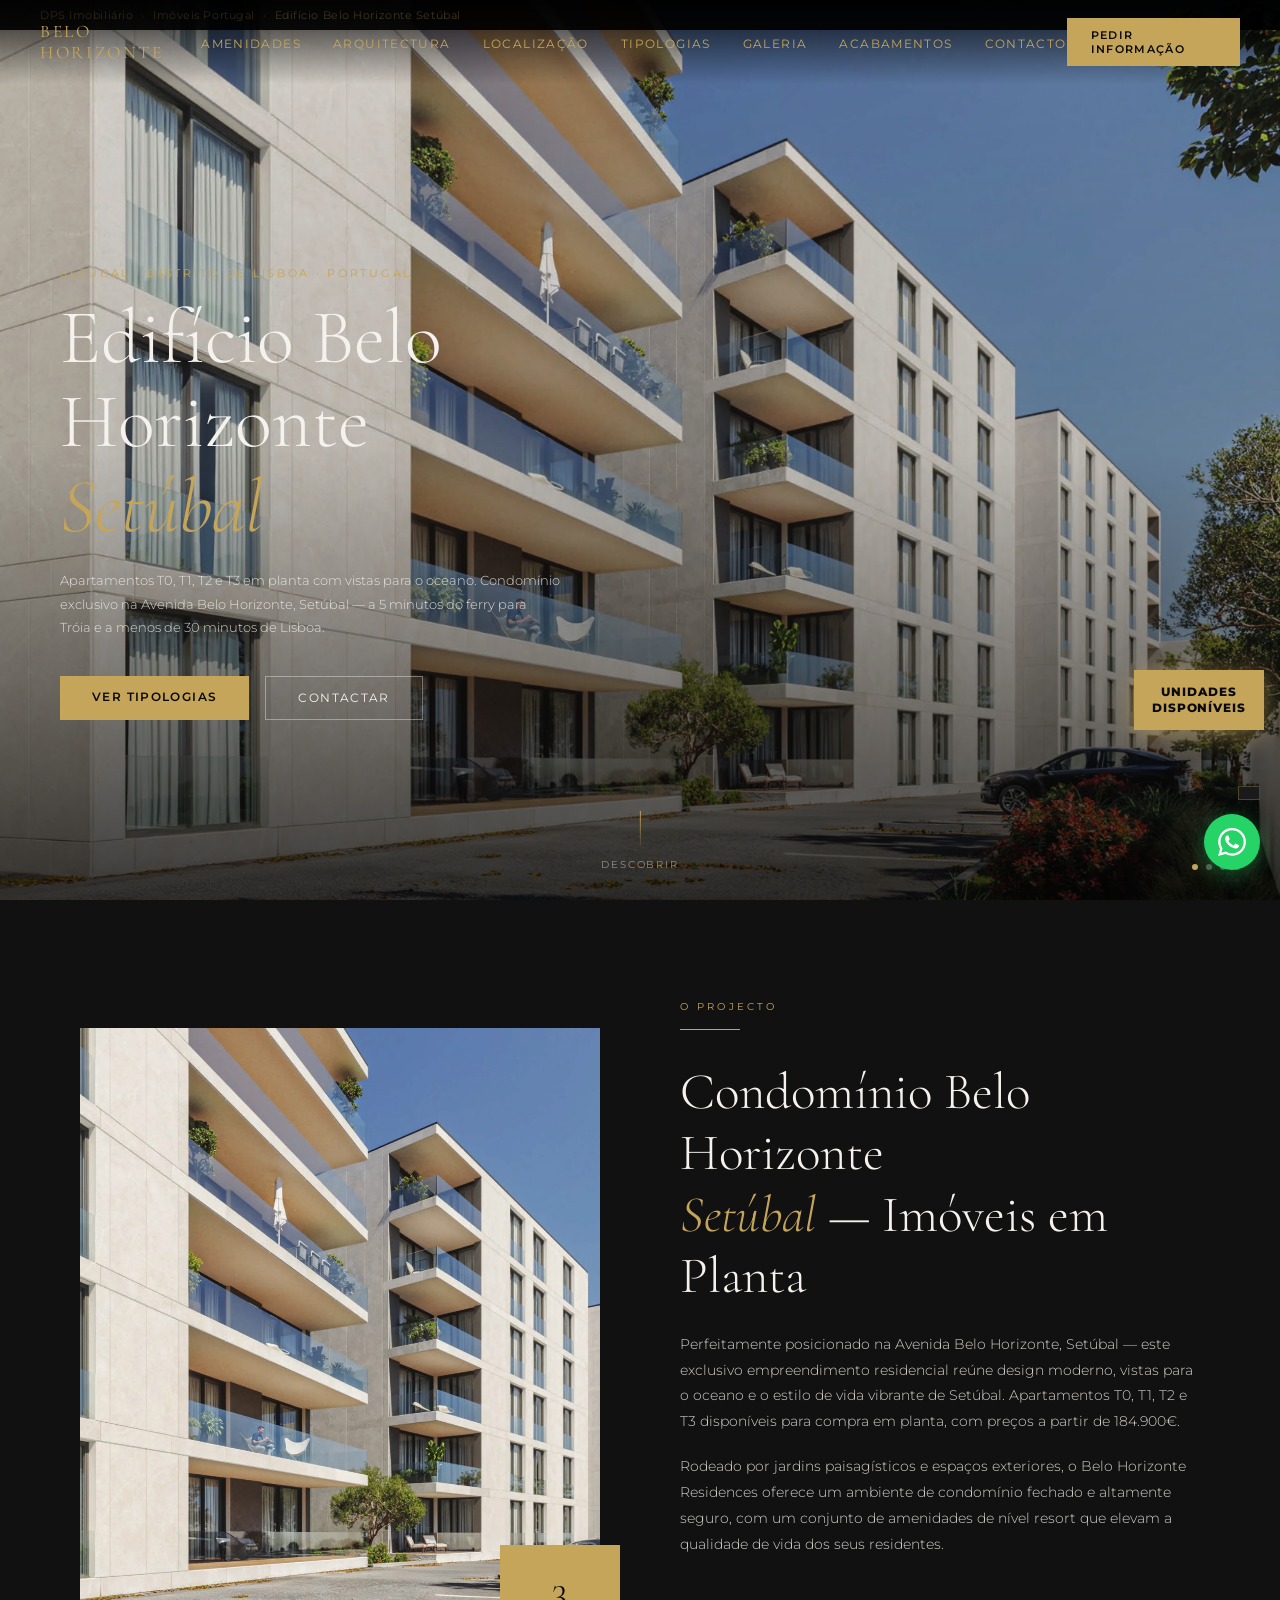
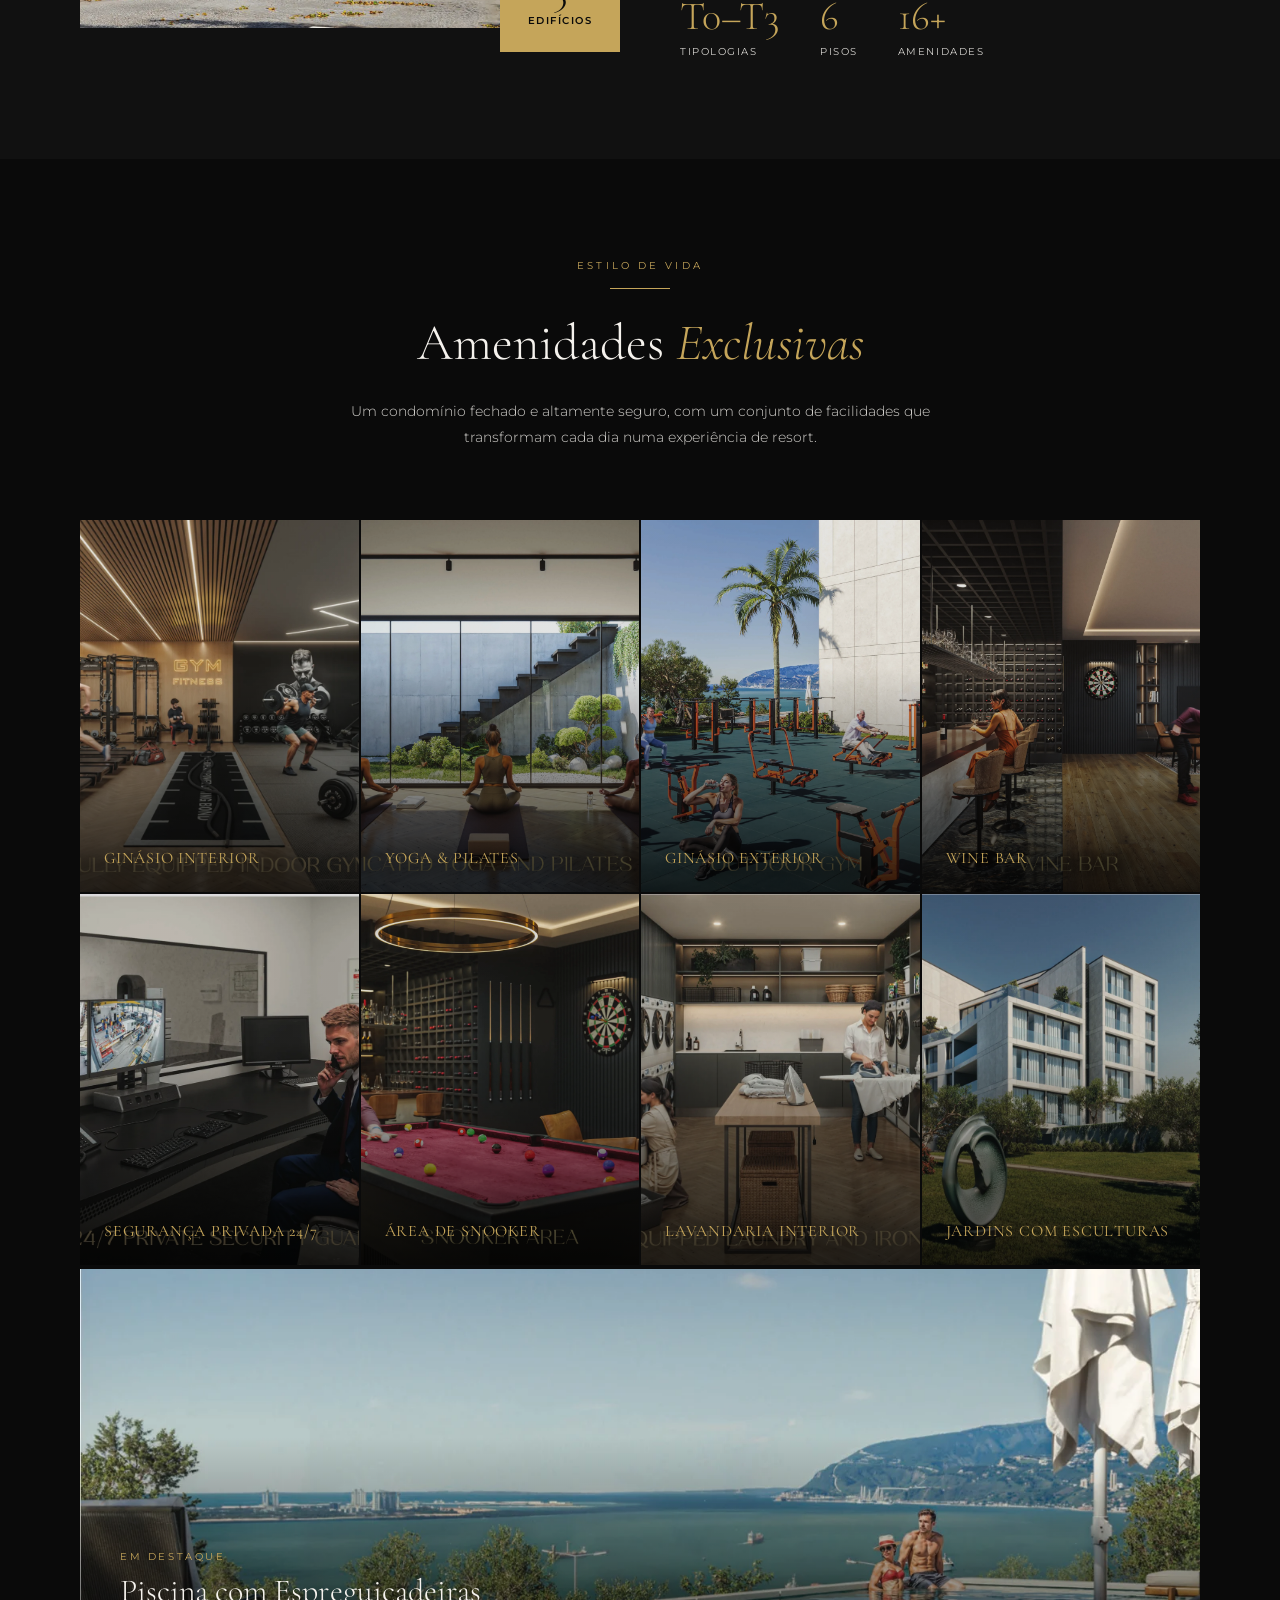
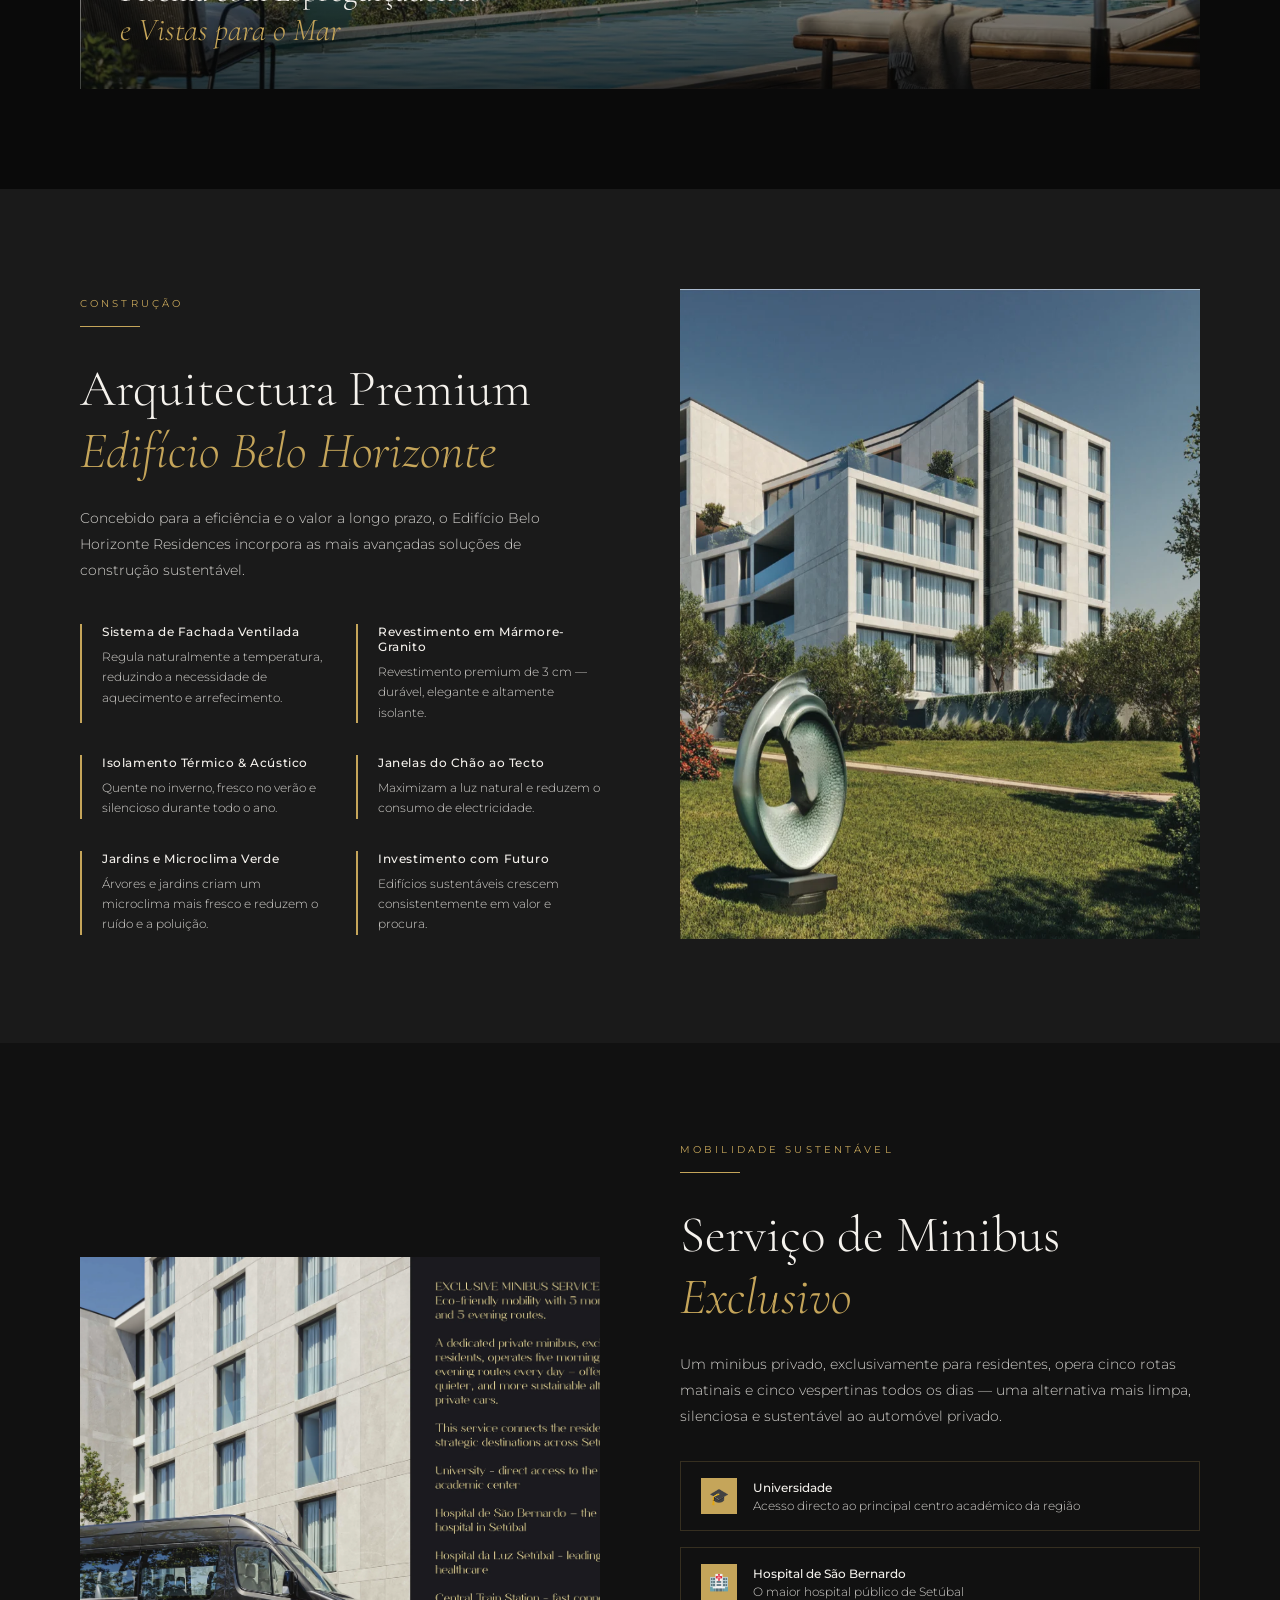
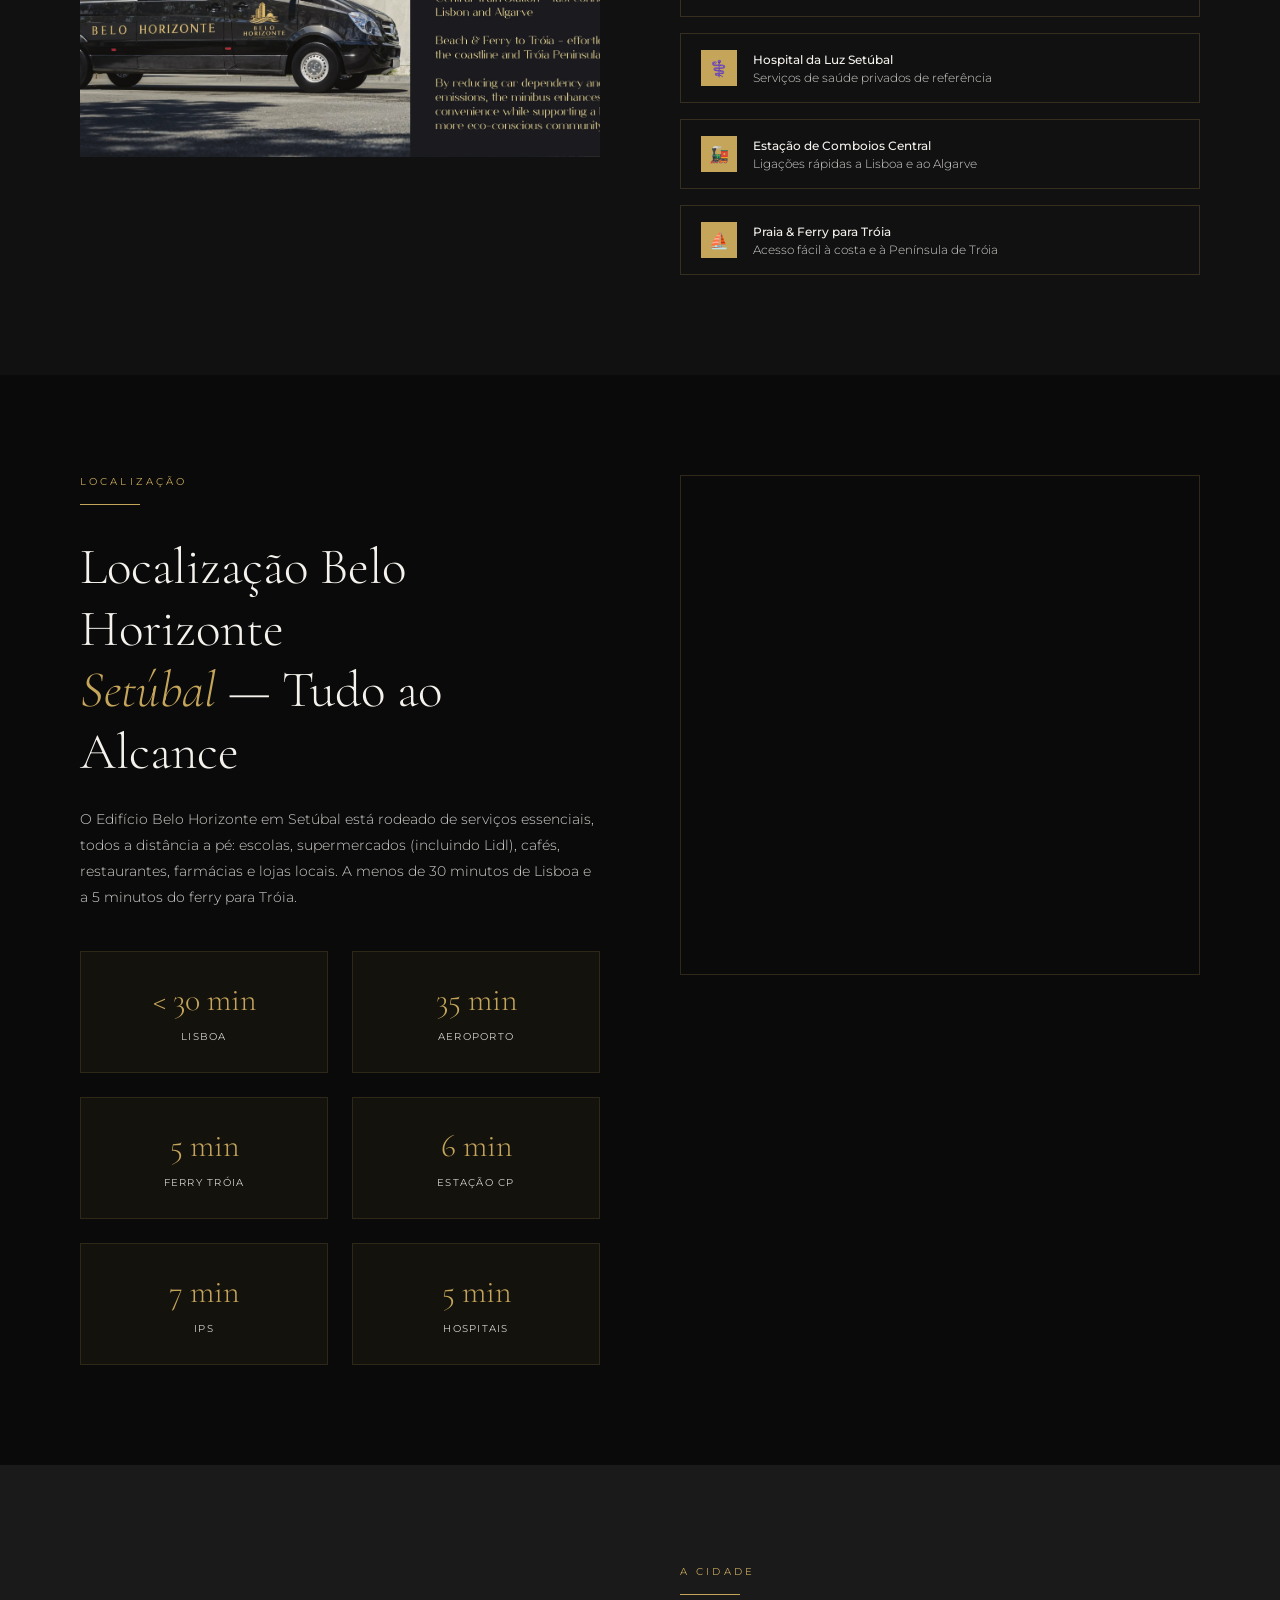
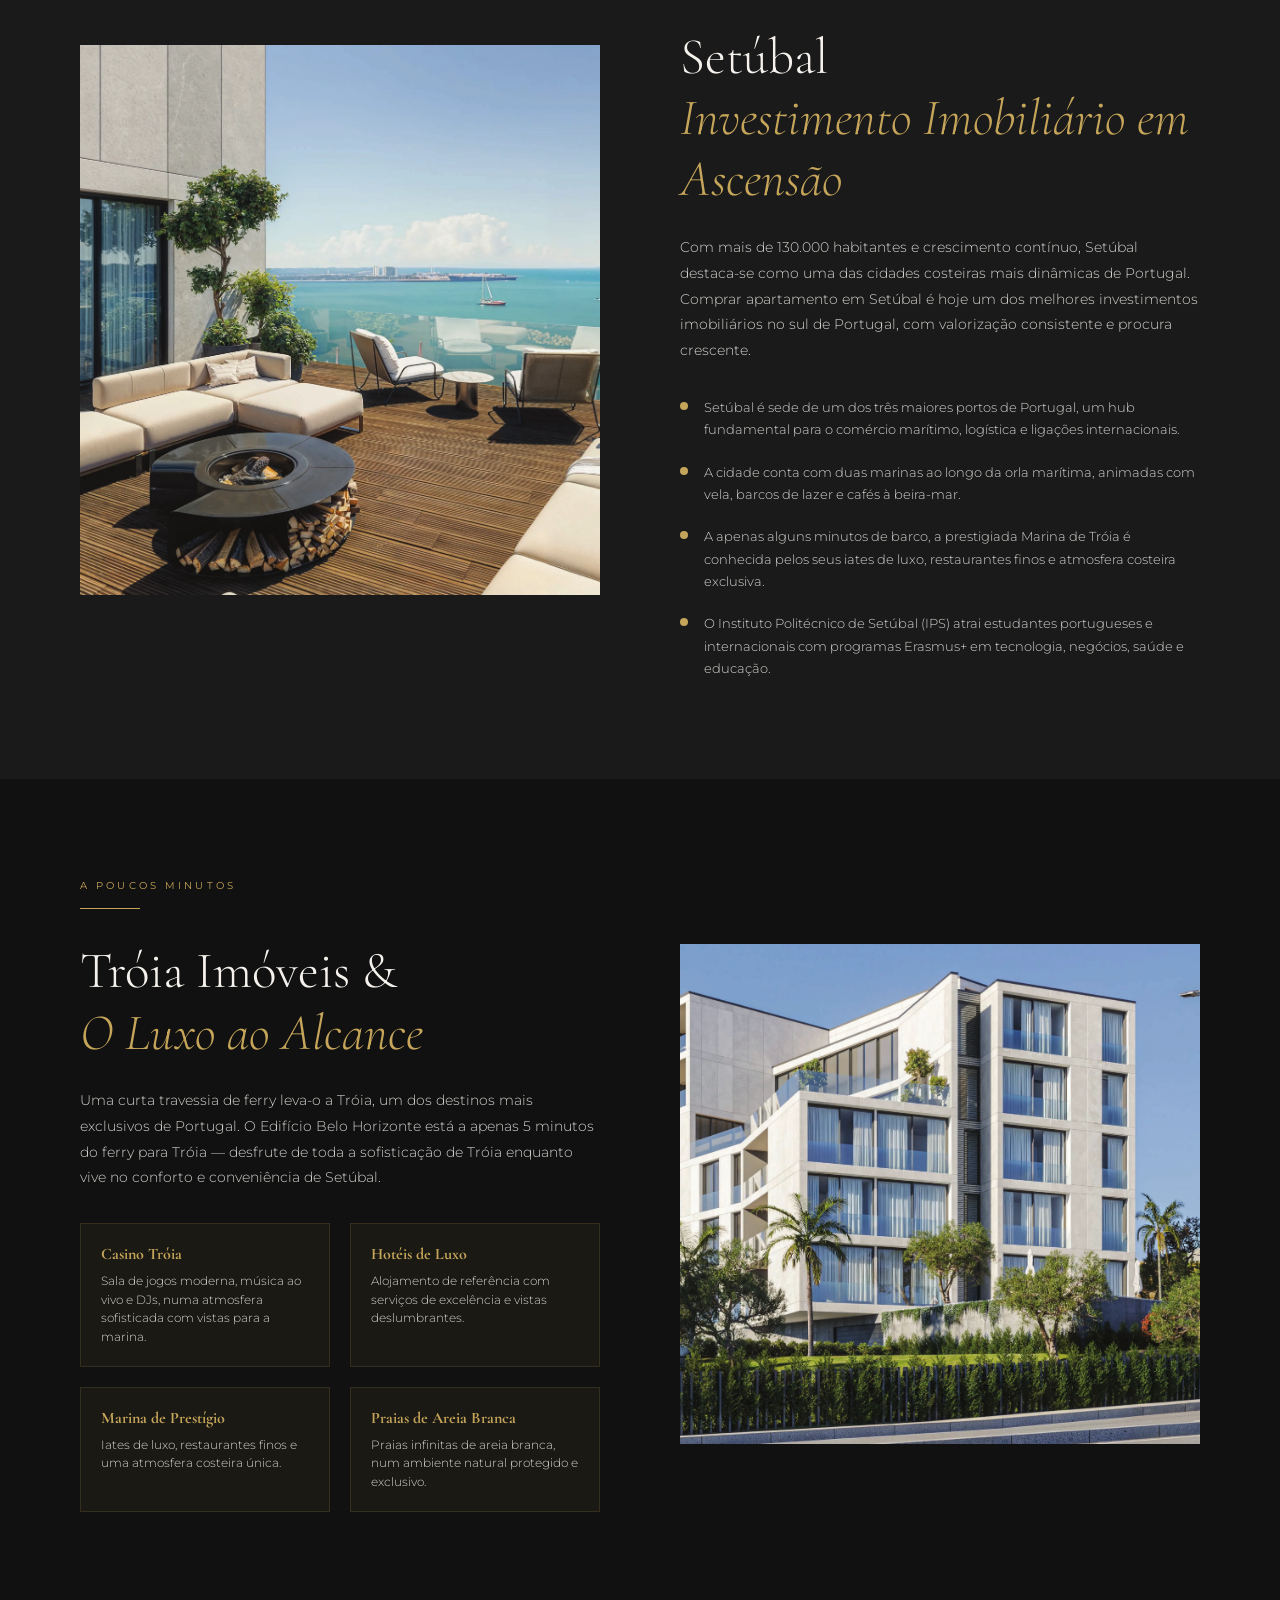
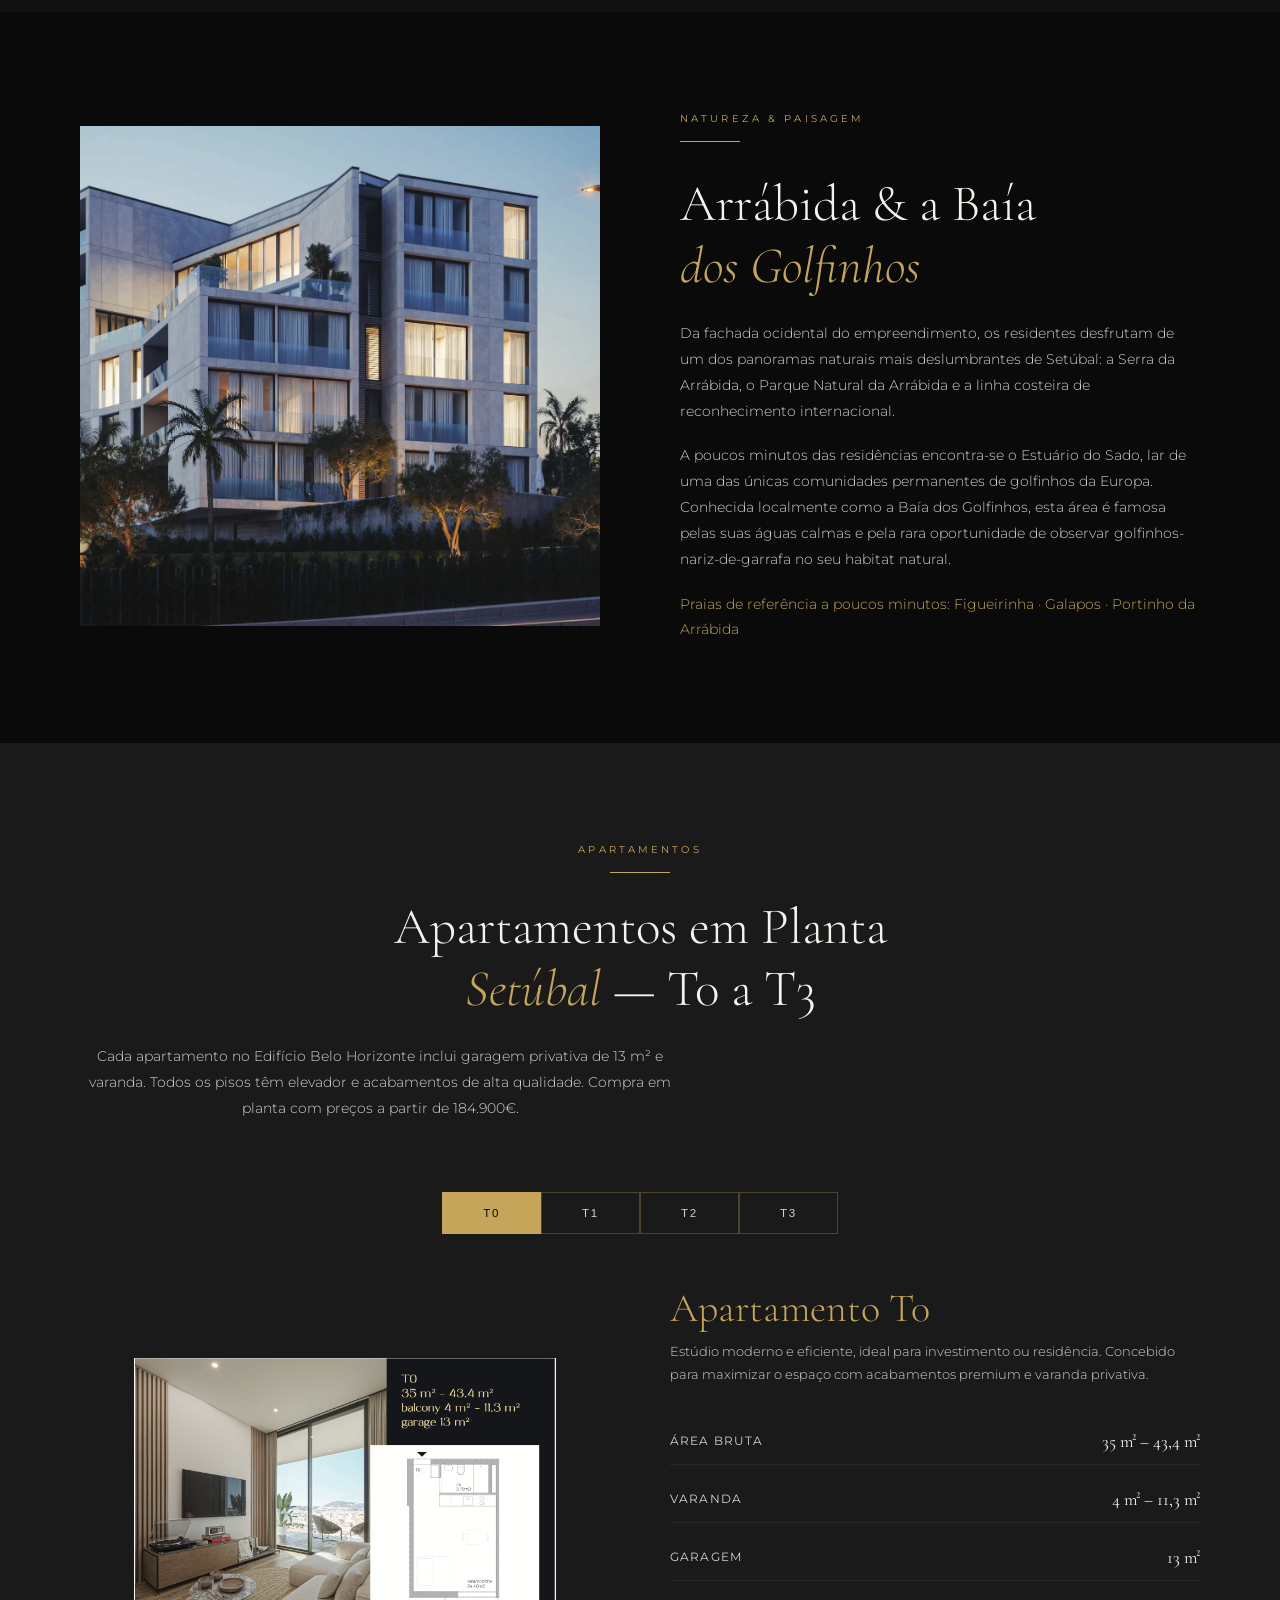
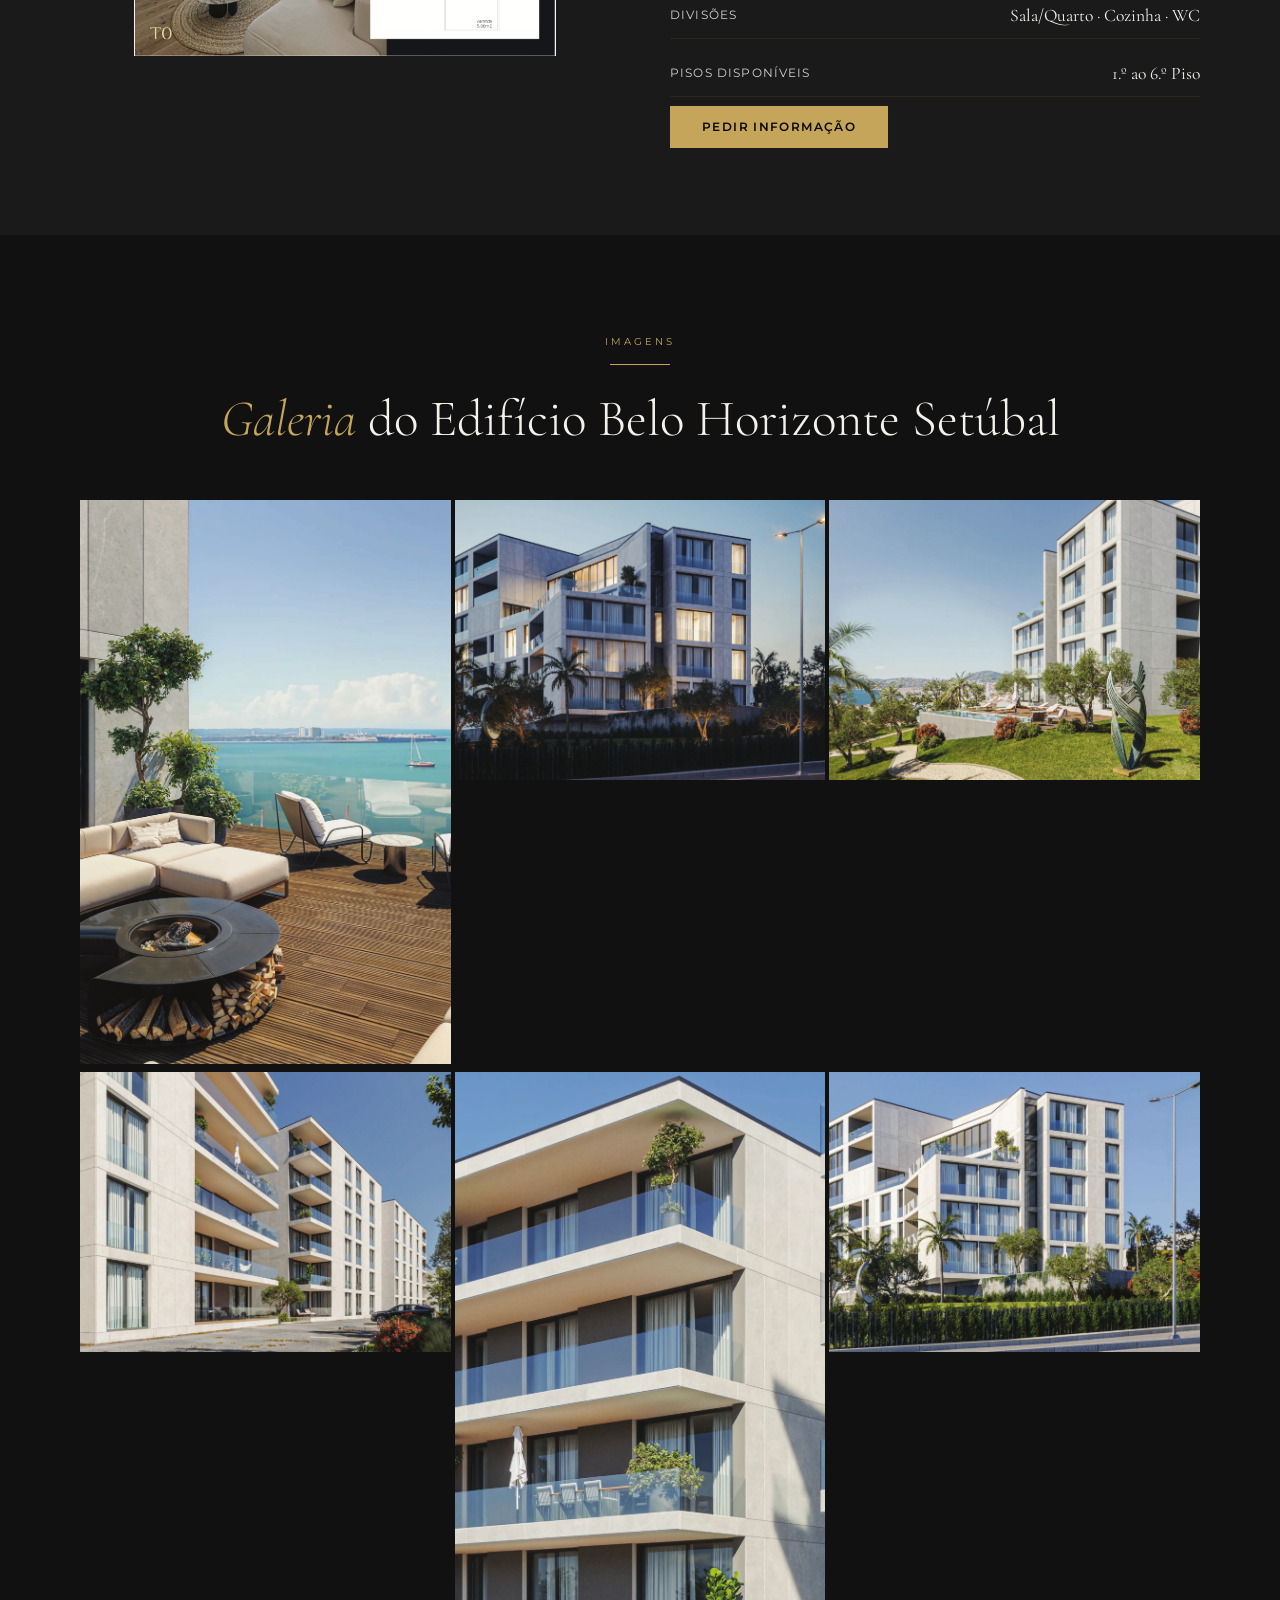
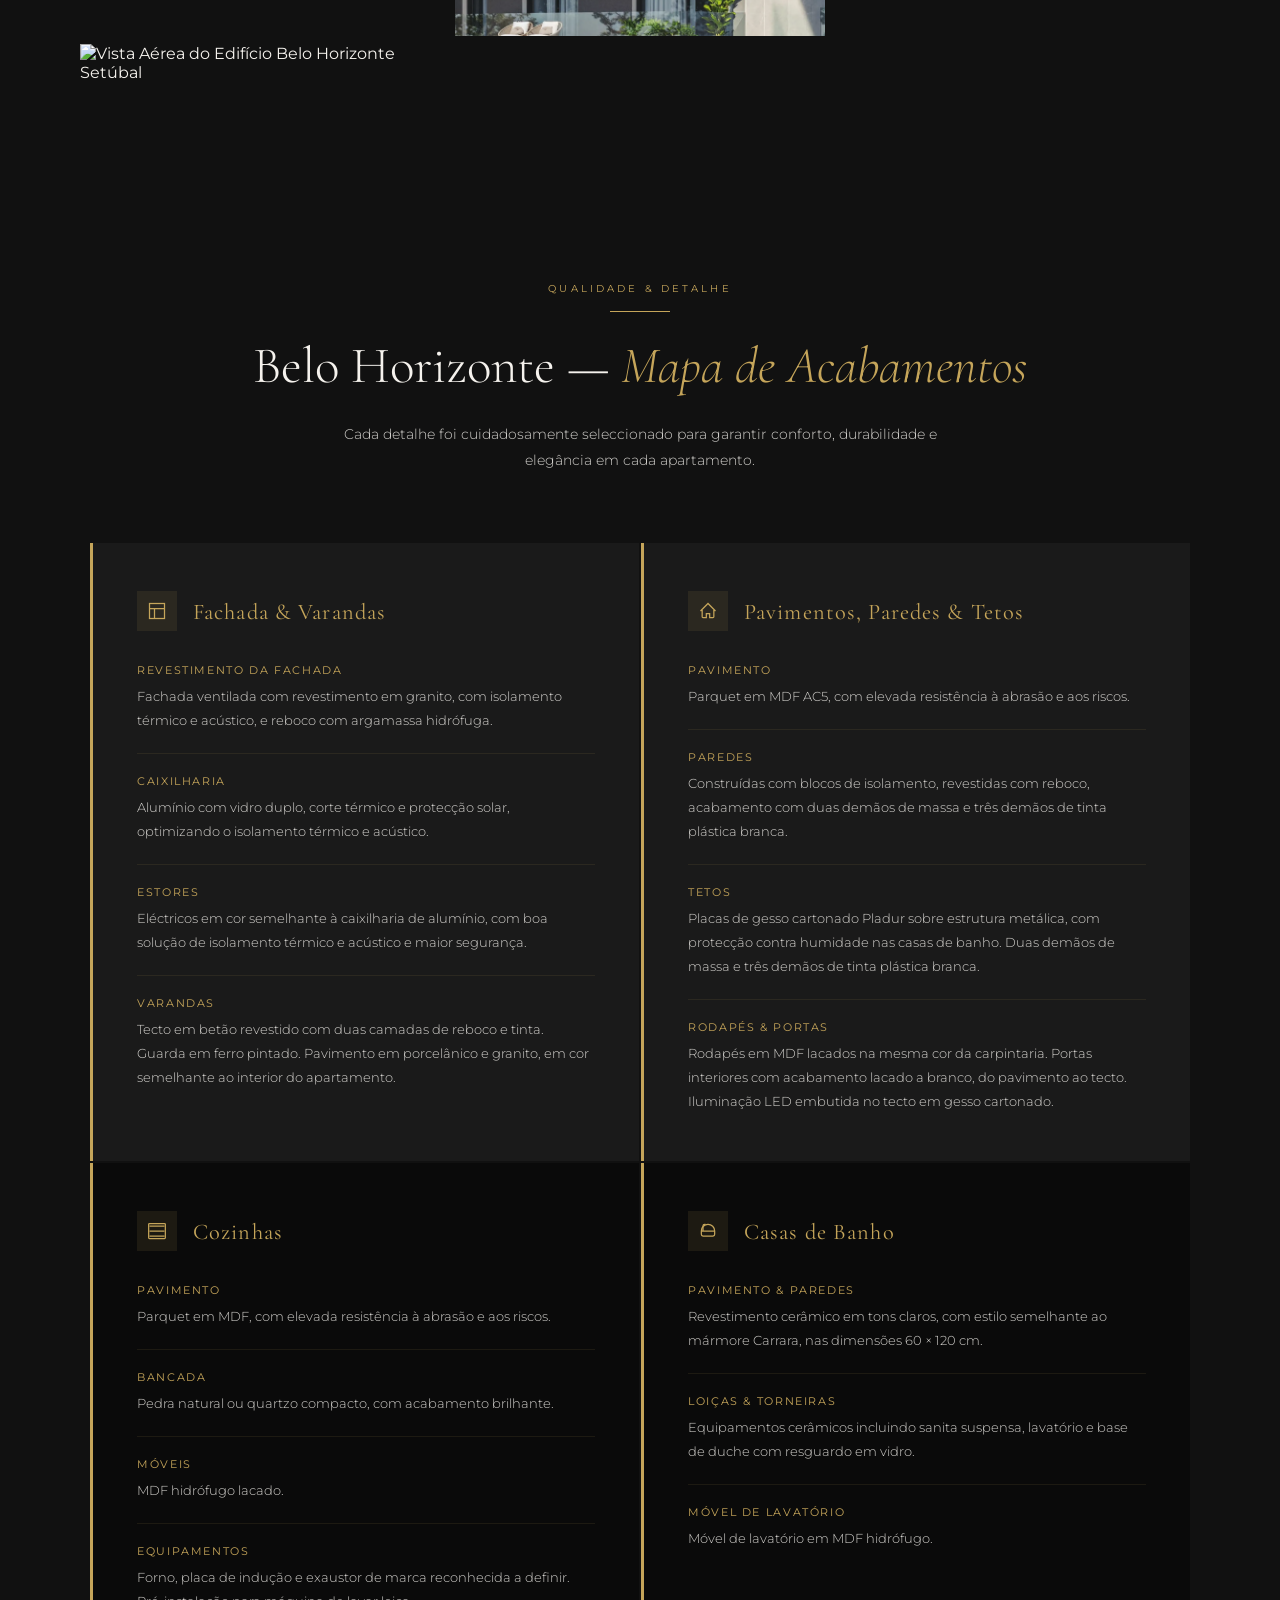
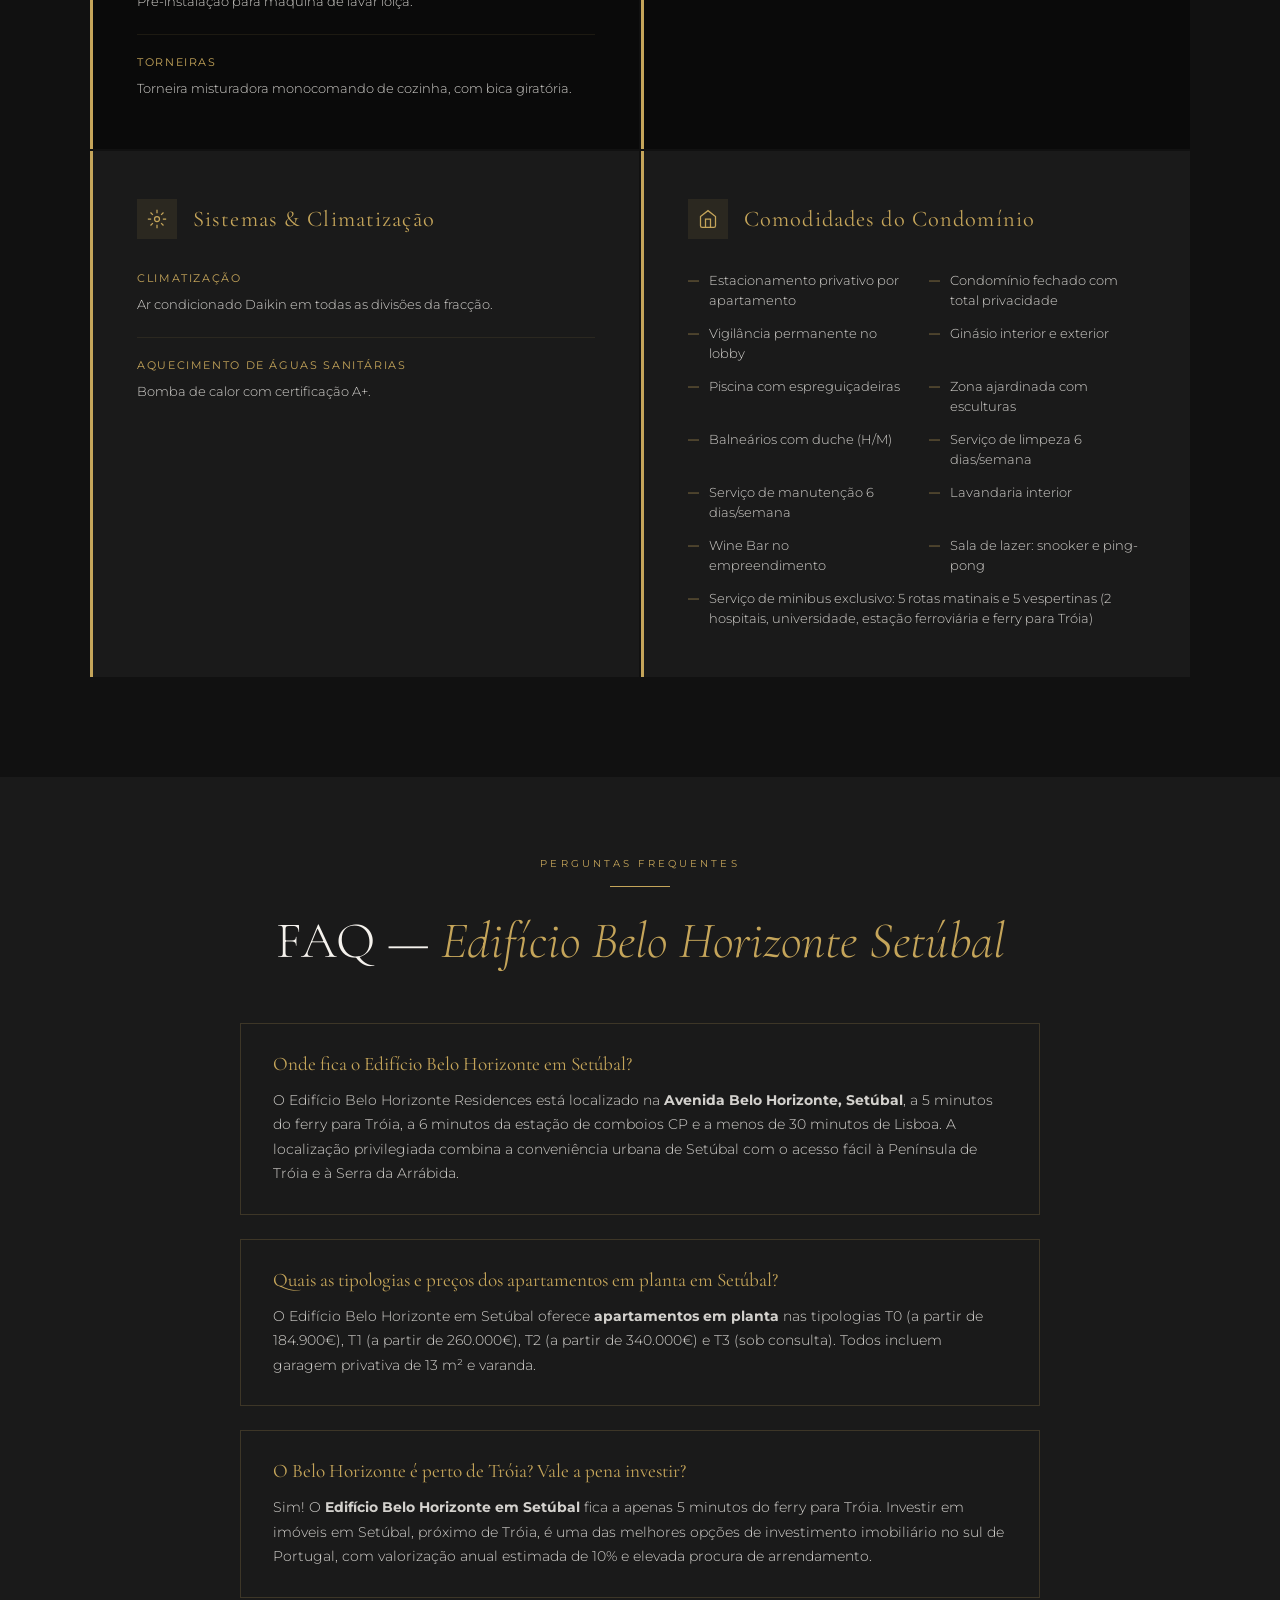
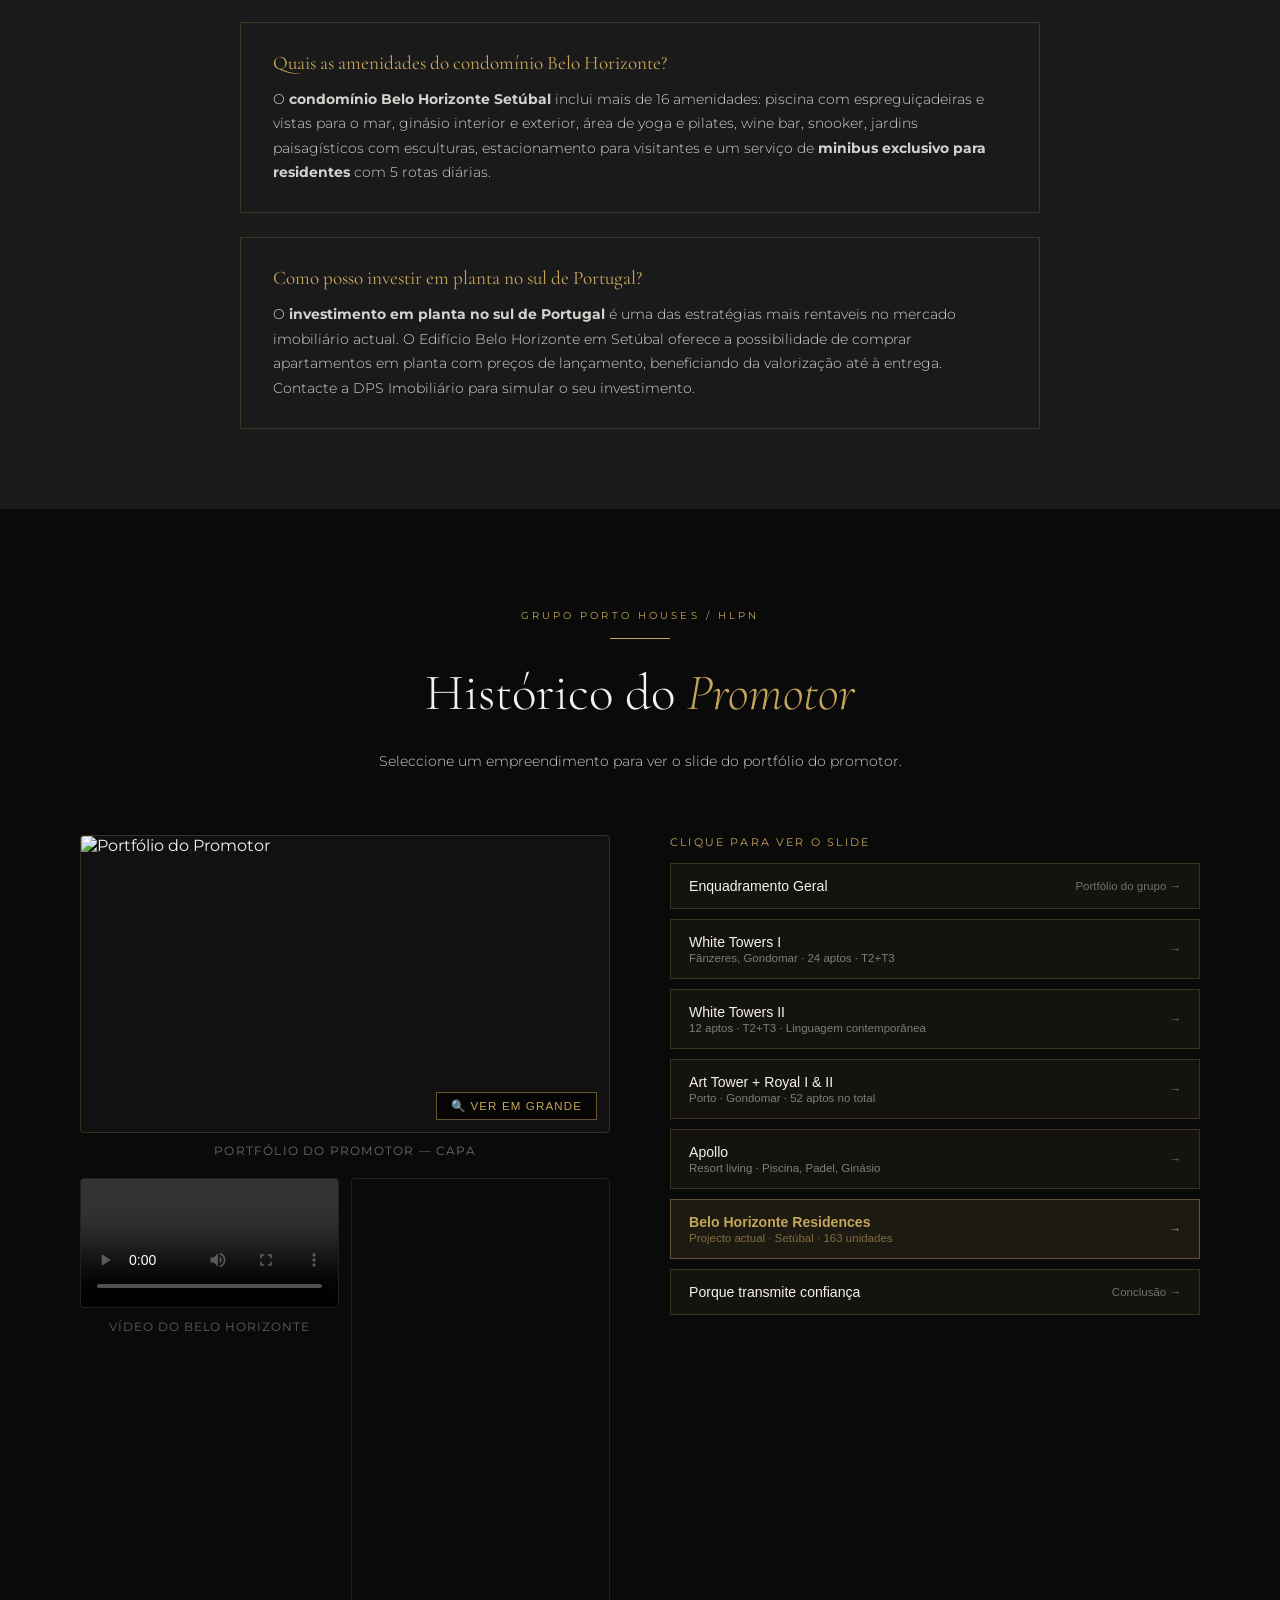
==== belohorizonte/index.html @ b67e913d "Remove sofia-widget.js - usar apenas widget nativo ElevenLabs" ====
<!DOCTYPE html>
<html lang="pt-PT">
<head>
  <meta charset="UTF-8">
  <meta name="viewport" content="width=device-width, initial-scale=1.0">

  <!-- ===== SEO PRIMÁRIO ===== -->
  <title>Edifício Belo Horizonte Setúbal | Apartamentos em Planta | Imóveis Setúbal</title>
  <meta name="description" content="Edifício Belo Horizonte em Setúbal — Apartamentos T0, T1, T2 e T3 em planta com vistas para o oceano. Condomínio exclusivo a 5 min do ferry Tróia. Investimento imobiliário em Setúbal, Portugal. Preços a partir de 184.900€.">
  <meta name="keywords" content="belo horizonte setúbal, edifício belo horizonte, apartamentos setúbal, imóveis setúbal, imóveis em planta setúbal, apartamentos em planta setúbal, tróia imóveis, investimento imobiliário setúbal, investimento em planta sul portugal, comprar apartamento setúbal, imobiliário setúbal, condomínio setúbal, apartamentos novos setúbal, setúbal imóveis, belo horizonte residences, DPS imobiliário, arrábida imóveis, apartamentos tróia, investimento portugal sul, imóveis distrito setúbal">
  <meta name="author" content="DPS Imobiliário">
  <meta name="robots" content="index, follow, max-snippet:-1, max-image-preview:large, max-video-preview:-1">
  <meta name="googlebot" content="index, follow">
  <meta name="geo.region" content="PT-15">
  <meta name="geo.placename" content="Setúbal, Portugal">
  <meta name="geo.position" content="38.521299;-8.873357">
  <meta name="ICBM" content="38.521299, -8.873357">
  <meta name="language" content="Portuguese">
  <meta name="revisit-after" content="7 days">
  <meta name="rating" content="general">

  <!-- ===== CANONICAL ===== -->
  <link rel="canonical" href="https://dpsimobiliario.pt/belohorizonte/">

  <!-- ===== OPEN GRAPH (Facebook / LinkedIn / WhatsApp) ===== -->
  <meta property="og:type" content="website">
  <meta property="og:site_name" content="DPS Imobiliário">
  <meta property="og:locale" content="pt_PT">
  <meta property="og:url" content="https://dpsimobiliario.pt/belohorizonte/">
  <meta property="og:title" content="Edifício Belo Horizonte Setúbal | Apartamentos em Planta | Imóveis Setúbal">
  <meta property="og:description" content="Apartamentos T0 a T3 em planta no Edifício Belo Horizonte, Setúbal. Condomínio exclusivo com piscina, ginásio e serviço de minibus. A 5 min do ferry Tróia. Preços a partir de 184.900€.">
  <meta property="og:image" content="https://dpsimobiliario.pt/belohorizonte/images/006.webp">
  <meta property="og:image:width" content="1200">
  <meta property="og:image:height" content="630">
  <meta property="og:image:alt" content="Edifício Belo Horizonte Residences - Setúbal, Portugal">

  <!-- ===== TWITTER CARD ===== -->
  <meta name="twitter:card" content="summary_large_image">
  <meta name="twitter:site" content="@dpsimobiliario">
  <meta name="twitter:title" content="Edifício Belo Horizonte Setúbal | Apartamentos em Planta">
  <meta name="twitter:description" content="Apartamentos T0 a T3 em planta no Edifício Belo Horizonte, Setúbal. Condomínio exclusivo a 5 min do ferry Tróia. Preços a partir de 184.900€.">
  <meta name="twitter:image" content="https://dpsimobiliario.pt/belohorizonte/images/006.webp">

  <!-- ===== JSON-LD SCHEMA MARKUP ===== -->
  <script type="application/ld+json">
  {
    "@context": "https://schema.org",
    "@type": "RealEstateAgent",
    "name": "DPS Imobiliário",
    "url": "https://dpsimobiliario.pt",
    "logo": "https://dpsimobiliario.pt/assets/logo-dps.png",
    "email": "geral@grupo-dps.com",
    "address": {
      "@type": "PostalAddress",
      "addressLocality": "Setúbal",
      "addressRegion": "Setúbal",
      "addressCountry": "PT"
    },
    "areaServed": ["Setúbal", "Tróia", "Arrábida", "Portugal"],
    "description": "DPS Imobiliário — Especialistas em imóveis em Setúbal, Tróia e sul de Portugal. Apartamentos em planta, investimento imobiliário e condomínios exclusivos."
  }
  </script>

  <script type="application/ld+json">
  {
    "@context": "https://schema.org",
    "@type": "Residence",
    "name": "Edifício Belo Horizonte Residences",
    "alternateName": ["Belo Horizonte Setúbal", "Belo Horizonte Residences", "Condomínio Belo Horizonte"],
    "description": "Edifício Belo Horizonte Residences em Setúbal — Condomínio privado com 3 edifícios, apartamentos T0, T1, T2 e T3 em planta, piscina, ginásio, serviço de minibus exclusivo e vistas para o oceano. A 5 minutos do ferry para Tróia e a menos de 30 minutos de Lisboa.",
    "url": "https://dpsimobiliario.pt/belohorizonte/",
    "image": [
      "https://dpsimobiliario.pt/belohorizonte/images/006.webp",
      "https://dpsimobiliario.pt/belohorizonte/images/004.webp",
      "https://dpsimobiliario.pt/belohorizonte/images/023.webp"
    ],
    "address": {
      "@type": "PostalAddress",
      "streetAddress": "Avenida Belo Horizonte",
      "addressLocality": "Setúbal",
      "addressRegion": "Setúbal",
      "postalCode": "2900",
      "addressCountry": "PT"
    },
    "geo": {
      "@type": "GeoCoordinates",
      "latitude": 38.521299,
      "longitude": -8.873357
    },
    "numberOfRooms": "T0, T1, T2, T3",
    "floorSize": {
      "@type": "QuantitativeValue",
      "minValue": 35,
      "maxValue": 115,
      "unitCode": "MTK"
    },
    "amenityFeature": [
      {"@type": "LocationFeatureSpecification", "name": "Piscina", "value": true},
      {"@type": "LocationFeatureSpecification", "name": "Ginásio Interior", "value": true},
      {"@type": "LocationFeatureSpecification", "name": "Ginásio Exterior", "value": true},
      {"@type": "LocationFeatureSpecification", "name": "Serviço de Minibus Exclusivo", "value": true},
      {"@type": "LocationFeatureSpecification", "name": "Estacionamento Privativo", "value": true},
      {"@type": "LocationFeatureSpecification", "name": "Jardins Paisagísticos", "value": true},
      {"@type": "LocationFeatureSpecification", "name": "Wine Bar", "value": true},
      {"@type": "LocationFeatureSpecification", "name": "Yoga e Pilates", "value": true},
      {"@type": "LocationFeatureSpecification", "name": "Condomínio Fechado", "value": true},
      {"@type": "LocationFeatureSpecification", "name": "Elevador", "value": true}
    ],
    "offers": {
      "@type": "AggregateOffer",
      "priceCurrency": "EUR",
      "lowPrice": 184900,
      "highPrice": 384900,
      "offerCount": 78,
      "availability": "https://schema.org/InStock"
    },
    "containedInPlace": {
      "@type": "City",
      "name": "Setúbal",
      "containedInPlace": {
        "@type": "Country",
        "name": "Portugal"
      }
    }
  }
  </script>

  <script type="application/ld+json">
  {
    "@context": "https://schema.org",
    "@type": "FAQPage",
    "mainEntity": [
      {
        "@type": "Question",
        "name": "Onde fica o Edifício Belo Horizonte em Setúbal?",
        "acceptedAnswer": {
          "@type": "Answer",
          "text": "O Edifício Belo Horizonte Residences está localizado na Avenida Belo Horizonte, em Setúbal, a 5 minutos do ferry para Tróia, a 6 minutos da estação de comboios e a menos de 30 minutos de Lisboa."
        }
      },
      {
        "@type": "Question",
        "name": "Quais as tipologias disponíveis no Belo Horizonte Setúbal?",
        "acceptedAnswer": {
          "@type": "Answer",
          "text": "O Edifício Belo Horizonte em Setúbal oferece apartamentos T0 (35–43 m²), T1 (52–59 m²), T2 (72–84 m²) e T3 (sob consulta), todos com garagem privativa de 13 m² e varanda."
        }
      },
      {
        "@type": "Question",
        "name": "Qual o preço dos apartamentos no Belo Horizonte Setúbal?",
        "acceptedAnswer": {
          "@type": "Answer",
          "text": "Os apartamentos do Edifício Belo Horizonte em Setúbal têm preços a partir de 184.900€ para T0 e até 384.900€ para T2 em pisos superiores. Todos os preços são para compra em planta."
        }
      },
      {
        "@type": "Question",
        "name": "O Belo Horizonte Setúbal é perto de Tróia?",
        "acceptedAnswer": {
          "@type": "Answer",
          "text": "Sim, o Edifício Belo Horizonte fica a apenas 5 minutos do ferry para Tróia. O condomínio inclui um serviço de minibus exclusivo para residentes com rota até ao ferry de Tróia e à praia."
        }
      },
      {
        "@type": "Question",
        "name": "Quais as amenidades do condomínio Belo Horizonte?",
        "acceptedAnswer": {
          "@type": "Answer",
          "text": "O condomínio Belo Horizonte em Setúbal inclui piscina com espreguiçadeiras, ginásio interior e exterior, área de yoga e pilates, wine bar, snooker, jardins com esculturas, estacionamento para visitantes e serviço de minibus exclusivo."
        }
      }
    ]
  }
  </script>

  <script type="application/ld+json">
  {
    "@context": "https://schema.org",
    "@type": "BreadcrumbList",
    "itemListElement": [
      {
        "@type": "ListItem",
        "position": 1,
        "name": "DPS Imobiliário",
        "item": "https://dpsimobiliario.pt"
      },
      {
        "@type": "ListItem",
        "position": 2,
        "name": "Imóveis em Portugal",
        "item": "https://dpsimobiliario.pt/imoveis"
      },
      {
        "@type": "ListItem",
        "position": 3,
        "name": "Edifício Belo Horizonte Setúbal",
        "item": "https://dpsimobiliario.pt/belohorizonte/"
      }
    ]
  }
  </script>

  <!-- ===== PRECONNECT & FONTS ===== -->
  <link rel="preconnect" href="https://fonts.googleapis.com">
  <link rel="preconnect" href="https://fonts.gstatic.com" crossorigin>
  <link href="https://fonts.googleapis.com/css2?family=Cormorant+Garamond:ital,wght@0,300;0,400;0,500;0,600;1,300;1,400&family=Montserrat:wght@300;400;500;600&display=swap" rel="stylesheet">
  <style>
    :root {
      --gold: #C5A55A;
      --gold-light: #d4b87a;
      --dark: #0a0a0a;
      --dark-2: #111111;
      --dark-3: #1a1a1a;
      --cream: #F5F2ED;
      --cream-2: #EDE8E0;
      --text-light: rgba(245,242,237,0.85);
    }
    *, *::before, *::after { box-sizing: border-box; margin: 0; padding: 0; }
    html { scroll-behavior: smooth; }
    body { font-family: 'Montserrat', sans-serif; background: var(--dark); color: var(--cream); overflow-x: hidden; }

    /* NAV */
    nav {
      position: fixed; top: 0; left: 0; right: 0; z-index: 1000;
      display: flex; align-items: center; justify-content: space-between;
      padding: 18px 40px;
      background: linear-gradient(to bottom, rgba(0,0,0,0.85), transparent);
      transition: background 0.4s;
    }
    nav.scrolled { background: rgba(10,10,10,0.97); box-shadow: 0 2px 20px rgba(0,0,0,0.5); }
    .nav-logo { display: flex; align-items: center; gap: 12px; text-decoration: none; }
    .nav-logo img { height: 44px; }
    .nav-logo span { font-family: 'Cormorant Garamond', serif; font-size: 1.1rem; color: var(--gold); letter-spacing: 0.15em; text-transform: uppercase; }
    .nav-links { display: flex; gap: 32px; list-style: none; }
    .nav-links a { color: var(--gold); text-decoration: none; font-size: 0.72rem; letter-spacing: 0.12em; text-transform: uppercase; font-weight: 400; transition: color 0.3s; }
    .nav-links a:hover { color: var(--gold); }
    .nav-cta { background: var(--gold); color: var(--dark); padding: 10px 24px; font-size: 0.7rem; letter-spacing: 0.12em; text-transform: uppercase; font-weight: 600; text-decoration: none; transition: background 0.3s; }
    .nav-cta:hover { background: var(--gold-light); }
    .nav-hamburger { display: none; flex-direction: column; gap: 5px; cursor: pointer; }
    .nav-hamburger span { width: 24px; height: 1.5px; background: var(--cream); transition: 0.3s; }

    /* HERO */
    .hero {
      position: relative; height: 100vh; min-height: 600px;
      display: flex; align-items: flex-end; justify-content: flex-start;
      overflow: hidden;
    }
    .hero-slider { position: absolute; inset: 0; }
    .hero-slide {
      position: absolute; inset: 0;
      background-size: cover; background-position: center;
      opacity: 0; transition: opacity 1.5s ease;
    }
    .hero-slide.active { opacity: 1; }
    .hero-slide::after {
      content: ''; position: absolute; inset: 0;
      background: linear-gradient(to top, rgba(0,0,0,0.75) 0%, rgba(0,0,0,0.2) 50%, rgba(0,0,0,0.1) 100%);
    }
    .hero-content {
      position: relative; z-index: 2; padding: 0 60px 80px;
      max-width: 700px;
    }
    .hero-tag { font-size: 0.68rem; letter-spacing: 0.25em; text-transform: uppercase; color: var(--gold); margin-bottom: 16px; }
    .hero-title { font-family: 'Cormorant Garamond', serif; font-size: clamp(2.8rem, 6vw, 5rem); font-weight: 300; line-height: 1.1; color: var(--cream); margin-bottom: 20px; }
    .hero-title em { font-style: italic; color: var(--gold); }
    .hero-subtitle { font-size: 0.82rem; font-weight: 300; line-height: 1.8; color: var(--text-light); max-width: 500px; margin-bottom: 36px; }
    .hero-btns { display: flex; gap: 16px; flex-wrap: wrap; }
    .btn-primary { background: var(--gold); color: var(--dark); padding: 14px 32px; font-size: 0.72rem; letter-spacing: 0.12em; text-transform: uppercase; font-weight: 600; text-decoration: none; transition: background 0.3s; }
    .btn-primary:hover { background: var(--gold-light); }
    .btn-outline { border: 1px solid rgba(245,242,237,0.4); color: var(--cream); padding: 14px 32px; font-size: 0.72rem; letter-spacing: 0.12em; text-transform: uppercase; font-weight: 400; text-decoration: none; transition: all 0.3s; }
    .btn-outline:hover { border-color: var(--gold); color: var(--gold); }
    .hero-indicators { position: absolute; bottom: 30px; right: 40px; z-index: 2; display: flex; gap: 8px; }
    .hero-dot { width: 6px; height: 6px; border-radius: 50%; background: rgba(245,242,237,0.3); cursor: pointer; transition: background 0.3s; }
    .hero-dot.active { background: var(--gold); }
    .hero-scroll { position: absolute; bottom: 30px; left: 50%; transform: translateX(-50%); z-index: 2; display: flex; flex-direction: column; align-items: center; gap: 8px; color: rgba(245,242,237,0.5); font-size: 0.6rem; letter-spacing: 0.2em; text-transform: uppercase; }
    .hero-scroll-line { width: 1px; height: 40px; background: linear-gradient(to bottom, var(--gold), transparent); animation: scrollLine 2s infinite; }
    @keyframes scrollLine { 0% { opacity: 0; transform: scaleY(0); transform-origin: top; } 50% { opacity: 1; transform: scaleY(1); } 100% { opacity: 0; transform: scaleY(1); transform-origin: bottom; } }

    /* SECTIONS */
    section { padding: 100px 0; }
    .container { max-width: 1200px; margin: 0 auto; padding: 0 40px; }
    .section-label { font-size: 0.65rem; letter-spacing: 0.3em; text-transform: uppercase; color: var(--gold); margin-bottom: 16px; }
    .section-title { font-family: 'Cormorant Garamond', serif; font-size: clamp(2rem, 4vw, 3.2rem); font-weight: 300; line-height: 1.2; color: var(--cream); margin-bottom: 24px; }
    .section-title em { font-style: italic; color: var(--gold); }
    .section-text { font-size: 0.85rem; font-weight: 300; line-height: 1.9; color: var(--text-light); max-width: 600px; }
    .gold-line { width: 60px; height: 1px; background: var(--gold); margin-bottom: 32px; }

    /* INTRO */
    .intro { background: var(--dark-2); }
    .intro-grid { display: grid; grid-template-columns: 1fr 1fr; gap: 80px; align-items: center; }
    .intro-image { position: relative; }
    .intro-image img { width: 100%; height: 600px; object-fit: cover; }
    .intro-image-badge {
      position: absolute; bottom: -20px; right: -20px;
      background: var(--gold); color: var(--dark);
      padding: 24px 28px; text-align: center;
    }
    .intro-image-badge .num { font-family: 'Cormorant Garamond', serif; font-size: 2.5rem; font-weight: 300; display: block; line-height: 1; }
    .intro-image-badge .label { font-size: 0.6rem; letter-spacing: 0.15em; text-transform: uppercase; font-weight: 600; }

    /* AMENIDADES */
    .amenidades { background: var(--dark); }
    .amenidades-header { text-align: center; margin-bottom: 70px; }
    .amenidades-header .section-text { margin: 0 auto; }
    .amenidades-grid { display: grid; grid-template-columns: repeat(4, 1fr); gap: 2px; }
    .amenidade-card {
      position: relative; overflow: hidden; aspect-ratio: 3/4;
      cursor: pointer;
    }
    .amenidade-card img { width: 100%; height: 100%; object-fit: cover; transition: transform 0.6s ease; }
    .amenidade-card:hover img { transform: scale(1.05); }
    .amenidade-card-overlay {
      position: absolute; inset: 0;
      background: linear-gradient(to top, rgba(0,0,0,0.8) 0%, rgba(0,0,0,0.1) 60%);
      display: flex; align-items: flex-end; padding: 24px;
    }
    .amenidade-card-label { font-family: 'Cormorant Garamond', serif; font-size: 1rem; font-weight: 400; color: var(--gold); letter-spacing: 0.05em; text-transform: uppercase; }

    /* ARQUITECTURA */
    .arquitectura { background: var(--dark-3); }
    .arq-grid { display: grid; grid-template-columns: 1fr 1fr; gap: 80px; align-items: center; }
    .arq-features { display: grid; grid-template-columns: 1fr 1fr; gap: 32px; margin-top: 40px; }
    .arq-feature { border-left: 2px solid var(--gold); padding-left: 20px; }
    .arq-feature h4 { font-size: 0.78rem; font-weight: 500; color: var(--cream); margin-bottom: 8px; letter-spacing: 0.05em; }
    .arq-feature p { font-size: 0.75rem; font-weight: 300; color: var(--text-light); line-height: 1.7; }
    .arq-image img { width: 100%; height: 650px; object-fit: cover; }

    /* MINIBUS */
    .minibus { background: var(--dark-2); }
    .minibus-grid { display: grid; grid-template-columns: 1fr 1fr; gap: 80px; align-items: center; }
    .minibus-image img { width: 100%; height: 500px; object-fit: cover; }
    .minibus-routes { margin-top: 32px; display: flex; flex-direction: column; gap: 16px; }
    .minibus-route { display: flex; align-items: center; gap: 16px; padding: 16px 20px; border: 1px solid rgba(197,165,90,0.2); }
    .minibus-route-icon { width: 36px; height: 36px; background: var(--gold); display: flex; align-items: center; justify-content: center; flex-shrink: 0; font-size: 1rem; }
    .minibus-route-text h4 { font-size: 0.78rem; font-weight: 500; color: var(--cream); margin-bottom: 4px; }
    .minibus-route-text p { font-size: 0.72rem; font-weight: 300; color: var(--text-light); }

    /* LOCALIZAÇÃO */
    .localizacao { background: var(--dark); }
    .loc-grid { display: grid; grid-template-columns: 1fr 1fr; gap: 80px; align-items: start; }
    .loc-stats { display: grid; grid-template-columns: 1fr 1fr; gap: 24px; margin-top: 40px; }
    .loc-stat { text-align: center; padding: 28px 20px; background: rgba(197,165,90,0.05); border: 1px solid rgba(197,165,90,0.15); }
    .loc-stat .value { font-family: 'Cormorant Garamond', serif; font-size: 2rem; font-weight: 300; color: var(--gold); display: block; margin-bottom: 6px; }
    .loc-stat .label { font-size: 0.65rem; letter-spacing: 0.12em; text-transform: uppercase; color: var(--text-light); }
    .loc-image img { width: 100%; height: 500px; object-fit: cover; }
    .loc-map { width: 100%; height: 500px; border: 1px solid rgba(197,165,90,0.2); overflow: hidden; }
    .loc-map iframe { width: 100%; height: 100%; border: 0; filter: grayscale(30%) contrast(1.1); }

    /* SETUBAL */
    .setubal { background: var(--dark-3); }
    .setubal-grid { display: grid; grid-template-columns: 1fr 1fr; gap: 80px; align-items: center; }
    .setubal-image img { width: 100%; height: 550px; object-fit: cover; }
    .setubal-highlights { display: flex; flex-direction: column; gap: 20px; margin-top: 32px; }
    .setubal-highlight { display: flex; gap: 16px; align-items: flex-start; }
    .setubal-highlight-dot { width: 8px; height: 8px; background: var(--gold); border-radius: 50%; margin-top: 6px; flex-shrink: 0; }
    .setubal-highlight p { font-size: 0.82rem; font-weight: 300; line-height: 1.7; color: var(--text-light); }

    /* TROIA */
    .troia { background: var(--dark-2); }
    .troia-grid { display: grid; grid-template-columns: 1fr 1fr; gap: 80px; align-items: center; }
    .troia-image img { width: 100%; height: 500px; object-fit: cover; }
    .troia-items { display: grid; grid-template-columns: 1fr 1fr; gap: 20px; margin-top: 32px; }
    .troia-item { padding: 20px; background: rgba(197,165,90,0.05); border: 1px solid rgba(197,165,90,0.15); }
    .troia-item h4 { font-family: 'Cormorant Garamond', serif; font-size: 1rem; color: var(--gold); margin-bottom: 8px; }
    .troia-item p { font-size: 0.72rem; font-weight: 300; color: var(--text-light); line-height: 1.6; }

    /* NATUREZA */
    .natureza { background: var(--dark); }
    .natureza-grid { display: grid; grid-template-columns: 1fr 1fr; gap: 80px; align-items: center; }
    .natureza-image img { width: 100%; height: 500px; object-fit: cover; }

    /* TIPOLOGIAS */
    .tipologias { background: var(--dark-3); }
    .tipologias-header { text-align: center; margin-bottom: 70px; }
    .tipologias-tabs { display: flex; justify-content: center; gap: 0; margin-bottom: 50px; }
    .tipo-tab { padding: 14px 40px; font-size: 0.72rem; letter-spacing: 0.15em; text-transform: uppercase; font-weight: 500; cursor: pointer; border: 1px solid rgba(197,165,90,0.3); color: var(--text-light); background: transparent; transition: all 0.3s; }
    .tipo-tab.active, .tipo-tab:hover { background: var(--gold); color: var(--dark); border-color: var(--gold); }
    .tipo-content { display: none; }
    .tipo-content.active { display: grid; grid-template-columns: 1fr 1fr; gap: 60px; align-items: center; }
    .tipo-images { display: grid; grid-template-columns: 1fr 1fr; gap: 4px; }
    .tipo-images img { width: 100%; aspect-ratio: 4/3; object-fit: cover; }
    .tipo-images img:first-child { grid-column: 1 / -1; aspect-ratio: 16/9; }
    .tipo-images-single { display: block; }
    .tipo-images-single img { width: 100%; height: auto; aspect-ratio: auto; object-fit: contain; border-radius: 2px; }
    .tipo-info h3 { font-family: 'Cormorant Garamond', serif; font-size: 2.5rem; font-weight: 300; color: var(--gold); margin-bottom: 8px; }
    .tipo-info .tipo-desc { font-size: 0.82rem; font-weight: 300; line-height: 1.8; color: var(--text-light); margin-bottom: 32px; }
    .tipo-specs { display: flex; flex-direction: column; gap: 12px; }
    .tipo-spec { display: flex; justify-content: space-between; align-items: center; padding: 12px 0; border-bottom: 1px solid rgba(197,165,90,0.1); }
    .tipo-spec .spec-label { font-size: 0.72rem; letter-spacing: 0.1em; text-transform: uppercase; color: var(--text-light); }
    .tipo-spec .spec-value { font-family: 'Cormorant Garamond', serif; font-size: 1.1rem; color: var(--cream); }

    /* GALERIA */
    .galeria { background: var(--dark-2); }
    .galeria-header { text-align: center; margin-bottom: 50px; }
    .galeria-grid { display: grid; grid-template-columns: repeat(3, 1fr); gap: 4px; }
    .galeria-item { overflow: hidden; cursor: pointer; }
    .galeria-item img { width: 100%; height: 280px; object-fit: cover; transition: transform 0.5s ease; }
    .galeria-item:hover img { transform: scale(1.05); }
    .galeria-item.tall img { height: 564px; }

    /* CONTACTO */
    .contacto { background: var(--dark); }
    .contacto-grid { display: grid; grid-template-columns: 1fr 1fr; gap: 80px; align-items: start; }
    .contacto-form { display: flex; flex-direction: column; gap: 16px; }
    .form-group { display: flex; flex-direction: column; gap: 8px; }
    .form-group label { font-size: 0.65rem; letter-spacing: 0.15em; text-transform: uppercase; color: var(--text-light); }
    .form-group input, .form-group select, .form-group textarea {
      background: rgba(255,255,255,0.04); border: 1px solid rgba(197,165,90,0.2);
      color: var(--cream); padding: 14px 16px; font-family: 'Montserrat', sans-serif;
      font-size: 0.82rem; font-weight: 300; outline: none; transition: border-color 0.3s;
    }
    .form-group input:focus, .form-group select:focus, .form-group textarea:focus { border-color: var(--gold); }
    .form-group select option { background: var(--dark-3); }
    .form-group textarea { resize: vertical; min-height: 120px; }
    .form-row { display: grid; grid-template-columns: 1fr 1fr; gap: 16px; }
    .contacto-info { display: flex; flex-direction: column; gap: 32px; }
    .contacto-info-item h4 { font-size: 0.68rem; letter-spacing: 0.2em; text-transform: uppercase; color: var(--gold); margin-bottom: 8px; }
    .contacto-info-item p { font-size: 0.85rem; font-weight: 300; color: var(--text-light); line-height: 1.7; }
    .contacto-info-item a { color: var(--cream); text-decoration: none; transition: color 0.3s; }
    .contacto-info-item a:hover { color: var(--gold); }
    .whatsapp-btn {
      display: inline-flex; align-items: center; gap: 10px;
      background: #25D366; color: white; padding: 14px 28px;
      font-size: 0.75rem; letter-spacing: 0.1em; text-transform: uppercase; font-weight: 600;
      text-decoration: none; margin-top: 8px; transition: background 0.3s;
    }
    .whatsapp-btn:hover { background: #20b858; }

    /* FOOTER */
    footer { background: #050505; padding: 60px 0 30px; }
    .footer-grid { display: grid; grid-template-columns: 2fr 1fr 1fr; gap: 60px; margin-bottom: 50px; }
    .footer-brand img { height: 50px; margin-bottom: 20px; }
    .footer-brand p { font-size: 0.78rem; font-weight: 300; color: rgba(245,242,237,0.5); line-height: 1.8; max-width: 280px; }
    .footer-col h5 { font-size: 0.65rem; letter-spacing: 0.2em; text-transform: uppercase; color: var(--gold); margin-bottom: 20px; }
    .footer-col ul { list-style: none; display: flex; flex-direction: column; gap: 10px; }
    .footer-col ul li a { font-size: 0.78rem; font-weight: 300; color: rgba(245,242,237,0.5); text-decoration: none; transition: color 0.3s; }
    .footer-col ul li a:hover { color: var(--cream); }
    .footer-bottom { border-top: 1px solid rgba(255,255,255,0.06); padding-top: 24px; display: flex; justify-content: space-between; align-items: center; }
    .footer-bottom p { font-size: 0.7rem; color: rgba(245,242,237,0.3); }
    .footer-bottom a { color: var(--gold); text-decoration: none; }

    /* GOOGLE TRANSLATE */
    .translate-widget { position: fixed; bottom: 100px; right: 20px; z-index: 999; }
    #google_translate_element { background: var(--dark-3); border: 1px solid rgba(197,165,90,0.3); padding: 6px 10px; }
    .goog-te-gadget-simple { border: none !important; background: transparent !important; }
    .goog-te-gadget-simple span { color: var(--cream) !important; font-size: 0.72rem !important; }

    /* BOTÃO UNIDADES DISPONÍVEIS */
    @keyframes pulse-gold {
      0%, 100% { box-shadow: 0 4px 24px rgba(197,165,90,0.6); opacity: 1; }
      50% { box-shadow: 0 4px 40px rgba(197,165,90,1); opacity: 0.85; }
    }
    .unidades-float {
      position: fixed; bottom: 170px; right: 16px; z-index: 999;
      background: var(--gold); color: var(--dark);
      padding: 14px 18px; font-size: 0.72rem; font-weight: 800;
      letter-spacing: 0.08em; text-transform: uppercase;
      text-decoration: none; text-align: center; line-height: 1.4;
      white-space: nowrap;
      box-shadow: 0 4px 24px rgba(197,165,90,0.6);
      animation: pulse-gold 1.8s ease-in-out infinite;
      transition: background 0.3s, transform 0.3s;
    }
    .unidades-float:hover { background: var(--gold-light); transform: scale(1.06); animation: none; }

    .whatsapp-float {
      position: fixed; bottom: 30px; right: 20px; z-index: 999;
      width: 56px; height: 56px; background: #25D366; border-radius: 50%;
      display: flex; align-items: center; justify-content: center;
      box-shadow: 0 4px 20px rgba(37,211,102,0.4); transition: transform 0.3s;
      text-decoration: none;
    }
    .whatsapp-float:hover { transform: scale(1.1); }
    .whatsapp-float svg { width: 28px; height: 28px; fill: white; }

    /* LIGHTBOX */
    .lightbox { display: none; position: fixed; inset: 0; z-index: 2000; background: rgba(0,0,0,0.95); align-items: center; justify-content: center; }
    .lightbox.open { display: flex; }
    .lightbox img { max-width: 90vw; max-height: 90vh; object-fit: contain; }
    .lightbox-close { position: absolute; top: 20px; right: 30px; color: var(--cream); font-size: 2rem; cursor: pointer; background: none; border: none; }

    /* RESPONSIVE */
    @media (max-width: 1024px) {
      .intro-grid, .arq-grid, .minibus-grid, .loc-grid, .setubal-grid, .troia-grid, .natureza-grid, .contacto-grid { grid-template-columns: 1fr; gap: 40px; }
      .tipologias-tabs { flex-wrap: wrap; }
      .tipo-content.active { grid-template-columns: 1fr; }
      .amenidades-grid { grid-template-columns: repeat(2, 1fr); }
      .footer-grid { grid-template-columns: 1fr 1fr; }
    }
    @media (max-width: 768px) {
      nav { padding: 16px 20px; }
      .nav-links, .nav-cta { display: none; }
      .nav-hamburger { display: flex; }
      .hero-content { padding: 0 24px 60px; }
      section { padding: 70px 0; }
      .container { padding: 0 20px; }
      .amenidades-grid { grid-template-columns: 1fr 1fr; }
      .galeria-grid { grid-template-columns: 1fr 1fr; }
      .footer-grid { grid-template-columns: 1fr; gap: 30px; }
      .arq-features { grid-template-columns: 1fr; }
      .loc-stats { grid-template-columns: 1fr 1fr; }
      .tipo-images { grid-template-columns: 1fr; }
      .tipo-images img:first-child { grid-column: auto; }
      .troia-items { grid-template-columns: 1fr; }
      .form-row { grid-template-columns: 1fr; }
    }
  </style>
</head>
<body>

<!-- BREADCRUMB SEO -->
<nav aria-label="Breadcrumb" style="background: rgba(0,0,0,0.9); padding: 8px 40px; font-size: 0.7rem; color: rgba(245,242,237,0.5); letter-spacing: 0.05em;">
  <ol style="list-style:none; display:flex; gap:8px; align-items:center; flex-wrap:wrap;" itemscope itemtype="https://schema.org/BreadcrumbList">
    <li itemprop="itemListElement" itemscope itemtype="https://schema.org/ListItem">
      <a href="https://dpsimobiliario.pt" itemprop="item" style="color:rgba(197,165,90,0.7); text-decoration:none;"><span itemprop="name">DPS Imobiliário</span></a>
      <meta itemprop="position" content="1">
    </li>
    <li style="color:rgba(197,165,90,0.4);">&#8250;</li>
    <li itemprop="itemListElement" itemscope itemtype="https://schema.org/ListItem">
      <a href="https://dpsimobiliario.pt/imoveis" itemprop="item" style="color:rgba(197,165,90,0.7); text-decoration:none;"><span itemprop="name">Imóveis Portugal</span></a>
      <meta itemprop="position" content="2">
    </li>
    <li style="color:rgba(197,165,90,0.4);">&#8250;</li>
    <li itemprop="itemListElement" itemscope itemtype="https://schema.org/ListItem">
      <span itemprop="name" style="color:var(--gold);">Edifício Belo Horizonte Setúbal</span>
      <meta itemprop="position" content="3">
    </li>
  </ol>
</nav>

<!-- NAVEGAÇÃO -->
<nav id="navbar">
  <a class="nav-logo" href="#">
    <img src="https://dpsimobiliario.pt/assets/logo-dps.png" alt="DPS Imobiliário" onerror="this.style.display='none'">
    <span>Belo Horizonte</span>
  </a>
  <ul class="nav-links">
    <li><a href="#amenidades">Amenidades</a></li>
    <li><a href="#arquitectura">Arquitectura</a></li>
    <li><a href="#localizacao">Localização</a></li>
    <li><a href="#tipologias">Tipologias</a></li>
    <li><a href="#galeria">Galeria</a></li>
    <li><a href="#acabamentos">Acabamentos</a></li>
    <li><a href="#contacto">Contacto</a></li>
  </ul>
  <a href="#contacto" class="nav-cta">Pedir Informação</a>
  <div class="nav-hamburger" onclick="toggleMenu()">
    <span></span><span></span><span></span>
  </div>
</nav>

<!-- HERO -->
<section class="hero">
  <div class="hero-slider">
    <div class="hero-slide active" style="background-image: url('images/006.webp')"></div>
    <div class="hero-slide" style="background-image: url('images/004.webp')"></div>
    <div class="hero-slide" style="background-image: url('images/005.webp')"></div>
    <div class="hero-slide" style="background-image: url('images/007.webp')"></div>
  </div>
  <div class="hero-content">
    <p class="hero-tag">Setúbal · Distrito de Lisboa · Portugal</p>
    <h1 class="hero-title">Edifício Belo Horizonte<br><em>Setúbal</em></h1>
    <p class="hero-subtitle">Apartamentos T0, T1, T2 e T3 em planta com vistas para o oceano. Condomínio exclusivo na Avenida Belo Horizonte, Setúbal — a 5 minutos do ferry para Tróia e a menos de 30 minutos de Lisboa.</p>
    <div class="hero-btns">
      <a href="#tipologias" class="btn-primary">Ver Tipologias</a>
      <a href="#contacto" class="btn-outline">Contactar</a>
    </div>
  </div>
  <div class="hero-indicators">
    <div class="hero-dot active" onclick="goToSlide(0)"></div>
    <div class="hero-dot" onclick="goToSlide(1)"></div>
    <div class="hero-dot" onclick="goToSlide(2)"></div>
    <div class="hero-dot" onclick="goToSlide(3)"></div>
  </div>
  <div class="hero-scroll">
    <div class="hero-scroll-line"></div>
    <span>Descobrir</span>
  </div>
</section>

<!-- INTRO -->
<section class="intro">
  <div class="container">
    <div class="intro-grid">
      <div class="intro-image">
        <img src="images/006.webp" alt="Edifício Belo Horizonte Residences Setúbal - Vista Exterior">
        <div class="intro-image-badge">
          <span class="num">3</span>
          <span class="label">Edifícios</span>
        </div>
      </div>
      <div class="intro-text">
        <p class="section-label">O Projecto</p>
        <div class="gold-line"></div>
        <h2 class="section-title">Condomínio Belo Horizonte<br><em>Setúbal</em> — Imóveis em Planta</h2>
        <p class="section-text">Perfeitamente posicionado na Avenida Belo Horizonte, Setúbal — este exclusivo empreendimento residencial reúne design moderno, vistas para o oceano e o estilo de vida vibrante de Setúbal. Apartamentos T0, T1, T2 e T3 disponíveis para compra em planta, com preços a partir de 184.900€.</p>
        <br>
        <p class="section-text">Rodeado por jardins paisagísticos e espaços exteriores, o Belo Horizonte Residences oferece um ambiente de condomínio fechado e altamente seguro, com um conjunto de amenidades de nível resort que elevam a qualidade de vida dos seus residentes.</p>
        <br>
        <div style="display:flex; gap: 40px; margin-top: 16px;">
          <div>
            <span style="font-family:'Cormorant Garamond',serif; font-size:2.5rem; color:var(--gold); font-weight:300; display:block;">T0–T3</span>
            <span style="font-size:0.65rem; letter-spacing:0.15em; text-transform:uppercase; color:var(--text-light);">Tipologias</span>
          </div>
          <div>
            <span style="font-family:'Cormorant Garamond',serif; font-size:2.5rem; color:var(--gold); font-weight:300; display:block;">6</span>
            <span style="font-size:0.65rem; letter-spacing:0.15em; text-transform:uppercase; color:var(--text-light);">Pisos</span>
          </div>
          <div>
            <span style="font-family:'Cormorant Garamond',serif; font-size:2.5rem; color:var(--gold); font-weight:300; display:block;">16+</span>
            <span style="font-size:0.65rem; letter-spacing:0.15em; text-transform:uppercase; color:var(--text-light);">Amenidades</span>
          </div>
        </div>
      </div>
    </div>
  </div>
</section>

<!-- AMENIDADES -->
<section class="amenidades" id="amenidades">
  <div class="container">
    <div class="amenidades-header">
      <p class="section-label">Estilo de Vida</p>
      <div class="gold-line" style="margin: 0 auto 24px;"></div>
      <h2 class="section-title">Amenidades <em>Exclusivas</em></h2>
      <p class="section-text">Um condomínio fechado e altamente seguro, com um conjunto de facilidades que transformam cada dia numa experiência de resort.</p>
    </div>
    <div class="amenidades-grid">
      <div class="amenidade-card" onclick="openLightbox('images/ginasio-interior.webp')">
        <img src="images/ginasio-interior.webp" alt="Ginásio Interior">
        <div class="amenidade-card-overlay"><span class="amenidade-card-label">Ginásio Interior</span></div>
      </div>
      <div class="amenidade-card" onclick="openLightbox('images/013.webp')">
        <img src="images/013.webp" alt="Yoga e Pilates">
        <div class="amenidade-card-overlay"><span class="amenidade-card-label">Yoga & Pilates</span></div>
      </div>
      <div class="amenidade-card" onclick="openLightbox('images/014.webp')">
        <img src="images/014.webp" alt="Ginásio Exterior">
        <div class="amenidade-card-overlay"><span class="amenidade-card-label">Ginásio Exterior</span></div>
      </div>
      <div class="amenidade-card" onclick="openLightbox('images/015.webp')">
        <img src="images/015.webp" alt="Wine Bar">
        <div class="amenidade-card-overlay"><span class="amenidade-card-label">Wine Bar</span></div>
      </div>
      <div class="amenidade-card" onclick="openLightbox('images/seguranca-privada.webp')">
        <img src="images/seguranca-privada.webp" alt="Segurança Privada 24h">
        <div class="amenidade-card-overlay"><span class="amenidade-card-label">Segurança Privada 24/7</span></div>
      </div>
      <div class="amenidade-card" onclick="openLightbox('images/017.webp')">
        <img src="images/017.webp" alt="Snooker">
        <div class="amenidade-card-overlay"><span class="amenidade-card-label">Área de Snooker</span></div>
      </div>
      <div class="amenidade-card" onclick="openLightbox('images/lavandaria-interior.webp')">
        <img src="images/lavandaria-interior.webp" alt="Lavandaria Interior">
        <div class="amenidade-card-overlay"><span class="amenidade-card-label">Lavandaria Interior</span></div>
      </div>
      <div class="amenidade-card" onclick="openLightbox('images/jardins-esculturas.webp')">
        <img src="images/jardins-esculturas.webp" alt="Jardins com Esculturas">
        <div class="amenidade-card-overlay"><span class="amenidade-card-label">Jardins com Esculturas</span></div>
      </div>
    </div>
    <!-- Piscina em destaque -->
    <div style="margin-top: 4px; position: relative; overflow: hidden; cursor: pointer;" onclick="openLightbox('images/piscina-espreguicadeiras.webp')">
      <img src="images/piscina-espreguicadeiras.webp" alt="Piscina com Espreguiçadeiras e Vistas para o Mar" style="width:100%; height:420px; object-fit:cover; display:block; transition: transform 0.6s;" onmouseover="this.style.transform='scale(1.03)'" onmouseout="this.style.transform='scale(1)'">
      <div style="position:absolute; inset:0; background: linear-gradient(to top, rgba(0,0,0,0.7) 0%, transparent 60%); display:flex; align-items:flex-end; padding: 40px;">
        <div>
          <p style="font-size:0.65rem; letter-spacing:0.25em; text-transform:uppercase; color:var(--gold); margin-bottom:8px;">Em Destaque</p>
          <h3 style="font-family:'Cormorant Garamond',serif; font-size:2rem; font-weight:300; color:var(--cream);">Piscina com Espreguiçadeiras<br><em style="color:var(--gold);">e Vistas para o Mar</em></h3>
        </div>
      </div>
    </div>
  </div>
</section>

<!-- ARQUITECTURA SUSTENTÁVEL -->
<section class="arquitectura" id="arquitectura">
  <div class="container">
    <div class="arq-grid">
      <div>
        <p class="section-label">Construção</p>
        <div class="gold-line"></div>
        <h2 class="section-title">Arquitectura Premium<br><em>Edifício Belo Horizonte</em></h2>
        <p class="section-text">Concebido para a eficiência e o valor a longo prazo, o Edifício Belo Horizonte Residences incorpora as mais avançadas soluções de construção sustentável.</p>
        <div class="arq-features">
          <div class="arq-feature">
            <h4>Sistema de Fachada Ventilada</h4>
            <p>Regula naturalmente a temperatura, reduzindo a necessidade de aquecimento e arrefecimento.</p>
          </div>
          <div class="arq-feature">
            <h4>Revestimento em Mármore-Granito</h4>
            <p>Revestimento premium de 3 cm — durável, elegante e altamente isolante.</p>
          </div>
          <div class="arq-feature">
            <h4>Isolamento Térmico & Acústico</h4>
            <p>Quente no inverno, fresco no verão e silencioso durante todo o ano.</p>
          </div>
          <div class="arq-feature">
            <h4>Janelas do Chão ao Tecto</h4>
            <p>Maximizam a luz natural e reduzem o consumo de electricidade.</p>
          </div>
          <div class="arq-feature">
            <h4>Jardins e Microclima Verde</h4>
            <p>Árvores e jardins criam um microclima mais fresco e reduzem o ruído e a poluição.</p>
          </div>
          <div class="arq-feature">
            <h4>Investimento com Futuro</h4>
            <p>Edifícios sustentáveis crescem consistentemente em valor e procura.</p>
          </div>
        </div>
      </div>
      <div class="arq-image">
        <img src="images/jardins-esculturas.webp" alt="Arquitectura Sustentável do Edifício Belo Horizonte Setúbal">
      </div>
    </div>
  </div>
</section>

<!-- MINIBUS EXCLUSIVO -->
<section class="minibus">
  <div class="container">
    <div class="minibus-grid">
      <div class="minibus-image">
        <img src="images/023.webp" alt="Minibus Exclusivo Condomínio Belo Horizonte Setúbal - Transporte para Tróia">
      </div>
      <div>
        <p class="section-label">Mobilidade Sustentável</p>
        <div class="gold-line"></div>
        <h2 class="section-title">Serviço de Minibus<br><em>Exclusivo</em></h2>
        <p class="section-text">Um minibus privado, exclusivamente para residentes, opera cinco rotas matinais e cinco vespertinas todos os dias — uma alternativa mais limpa, silenciosa e sustentável ao automóvel privado.</p>
        <div class="minibus-routes">
          <div class="minibus-route">
            <div class="minibus-route-icon">🎓</div>
            <div class="minibus-route-text">
              <h4>Universidade</h4>
              <p>Acesso directo ao principal centro académico da região</p>
            </div>
          </div>
          <div class="minibus-route">
            <div class="minibus-route-icon">🏥</div>
            <div class="minibus-route-text">
              <h4>Hospital de São Bernardo</h4>
              <p>O maior hospital público de Setúbal</p>
            </div>
          </div>
          <div class="minibus-route">
            <div class="minibus-route-icon">⚕️</div>
            <div class="minibus-route-text">
              <h4>Hospital da Luz Setúbal</h4>
              <p>Serviços de saúde privados de referência</p>
            </div>
          </div>
          <div class="minibus-route">
            <div class="minibus-route-icon">🚂</div>
            <div class="minibus-route-text">
              <h4>Estação de Comboios Central</h4>
              <p>Ligações rápidas a Lisboa e ao Algarve</p>
            </div>
          </div>
          <div class="minibus-route">
            <div class="minibus-route-icon">⛵</div>
            <div class="minibus-route-text">
              <h4>Praia & Ferry para Tróia</h4>
              <p>Acesso fácil à costa e à Península de Tróia</p>
            </div>
          </div>
        </div>
      </div>
    </div>
  </div>
</section>

<!-- LOCALIZAÇÃO -->
<section class="localizacao" id="localizacao">
  <div class="container">
    <div class="loc-grid">
      <div>
        <p class="section-label">Localização</p>
        <div class="gold-line"></div>
        <h2 class="section-title">Localização Belo Horizonte<br><em>Setúbal</em> — Tudo ao Alcance</h2>
        <p class="section-text">O Edifício Belo Horizonte em Setúbal está rodeado de serviços essenciais, todos a distância a pé: escolas, supermercados (incluindo Lidl), cafés, restaurantes, farmácias e lojas locais. A menos de 30 minutos de Lisboa e a 5 minutos do ferry para Tróia.</p>
        <div class="loc-stats">
          <div class="loc-stat">
            <span class="value">&lt; 30 min</span>
            <span class="label">Lisboa</span>
          </div>
          <div class="loc-stat">
            <span class="value">35 min</span>
            <span class="label">Aeroporto</span>
          </div>
          <div class="loc-stat">
            <span class="value">5 min</span>
            <span class="label">Ferry Tróia</span>
          </div>
          <div class="loc-stat">
            <span class="value">6 min</span>
            <span class="label">Estação CP</span>
          </div>
          <div class="loc-stat">
            <span class="value">7 min</span>
            <span class="label">IPS</span>
          </div>
          <div class="loc-stat">
            <span class="value">5 min</span>
            <span class="label">Hospitais</span>
          </div>
        </div>
      </div>
      <div class="loc-map">
        <iframe
          src="https://www.google.com/maps/embed?pb=!1m18!1m12!1m3!1d500!2d-8.873357!3d38.521299!2m3!1f0!2f0!3f0!3m2!1i1024!2i768!4f13.1!3m3!1m2!1s0x0%3A0x0!2zMzjCsDMxJzE2LjciTiA4wrA1MicyNC4xIlc!5e0!3m2!1spt!2spt!4v1714000000000!5m2!1spt!2spt"
          allowfullscreen=""
          loading="lazy"
          referrerpolicy="no-referrer-when-downgrade"
          title="Localização Belo Horizonte Residences">
        </iframe>
      </div>
    </div>
  </div>
</section>

<!-- SETÚBAL -->
<section class="setubal">
  <div class="container">
    <div class="setubal-grid">
      <div class="setubal-image">
        <img src="images/005.webp" alt="Setúbal - Cidade Costeira em Crescimento - Imóveis Setúbal">
      </div>
      <div>
        <p class="section-label">A Cidade</p>
        <div class="gold-line"></div>
        <h2 class="section-title">Setúbal<br><em>Investimento Imobiliário em Ascensão</em></h2>
        <p class="section-text">Com mais de 130.000 habitantes e crescimento contínuo, Setúbal destaca-se como uma das cidades costeiras mais dinâmicas de Portugal. Comprar apartamento em Setúbal é hoje um dos melhores investimentos imobiliários no sul de Portugal, com valorização consistente e procura crescente.</p>
        <div class="setubal-highlights">
          <div class="setubal-highlight">
            <div class="setubal-highlight-dot"></div>
            <p>Setúbal é sede de um dos três maiores portos de Portugal, um hub fundamental para o comércio marítimo, logística e ligações internacionais.</p>
          </div>
          <div class="setubal-highlight">
            <div class="setubal-highlight-dot"></div>
            <p>A cidade conta com duas marinas ao longo da orla marítima, animadas com vela, barcos de lazer e cafés à beira-mar.</p>
          </div>
          <div class="setubal-highlight">
            <div class="setubal-highlight-dot"></div>
            <p>A apenas alguns minutos de barco, a prestigiada Marina de Tróia é conhecida pelos seus iates de luxo, restaurantes finos e atmosfera costeira exclusiva.</p>
          </div>
          <div class="setubal-highlight">
            <div class="setubal-highlight-dot"></div>
            <p>O Instituto Politécnico de Setúbal (IPS) atrai estudantes portugueses e internacionais com programas Erasmus+ em tecnologia, negócios, saúde e educação.</p>
          </div>
        </div>
      </div>
    </div>
  </div>
</section>

<!-- TRÓIA -->
<section class="troia">
  <div class="container">
    <div class="troia-grid">
      <div>
        <p class="section-label">A Poucos Minutos</p>
        <div class="gold-line"></div>
        <h2 class="section-title">Tróia Imóveis &amp;<br><em>O Luxo ao Alcance</em></h2>
        <p class="section-text">Uma curta travessia de ferry leva-o a Tróia, um dos destinos mais exclusivos de Portugal. O Edifício Belo Horizonte está a apenas 5 minutos do ferry para Tróia — desfrute de toda a sofisticação de Tróia enquanto vive no conforto e conveniência de Setúbal.</p>
        <div class="troia-items">
          <div class="troia-item">
            <h4>Casino Tróia</h4>
            <p>Sala de jogos moderna, música ao vivo e DJs, numa atmosfera sofisticada com vistas para a marina.</p>
          </div>
          <div class="troia-item">
            <h4>Hotéis de Luxo</h4>
            <p>Alojamento de referência com serviços de excelência e vistas deslumbrantes.</p>
          </div>
          <div class="troia-item">
            <h4>Marina de Prestígio</h4>
            <p>Iates de luxo, restaurantes finos e uma atmosfera costeira única.</p>
          </div>
          <div class="troia-item">
            <h4>Praias de Areia Branca</h4>
            <p>Praias infinitas de areia branca, num ambiente natural protegido e exclusivo.</p>
          </div>
        </div>
      </div>
      <div class="troia-image">
        <img src="images/008.webp" alt="Tróia - Destino de Luxo a 5 Minutos do Edifício Belo Horizonte Setúbal">
      </div>
    </div>
  </div>
</section>

<!-- NATUREZA -->
<section class="natureza">
  <div class="container">
    <div class="natureza-grid">
      <div class="natureza-image">
        <img src="images/003.webp" alt="Serra da Arrábida e Parque Natural - Vista do Condomínio Belo Horizonte Setúbal">
      </div>
      <div>
        <p class="section-label">Natureza & Paisagem</p>
        <div class="gold-line"></div>
        <h2 class="section-title">Arrábida & a Baía<br><em>dos Golfinhos</em></h2>
        <p class="section-text">Da fachada ocidental do empreendimento, os residentes desfrutam de um dos panoramas naturais mais deslumbrantes de Setúbal: a Serra da Arrábida, o Parque Natural da Arrábida e a linha costeira de reconhecimento internacional.</p>
        <br>
        <p class="section-text">A poucos minutos das residências encontra-se o Estuário do Sado, lar de uma das únicas comunidades permanentes de golfinhos da Europa. Conhecida localmente como a Baía dos Golfinhos, esta área é famosa pelas suas águas calmas e pela rara oportunidade de observar golfinhos-nariz-de-garrafa no seu habitat natural.</p>
        <br>
        <p class="section-text" style="color: var(--gold);">Praias de referência a poucos minutos: Figueirinha · Galapos · Portinho da Arrábida</p>
      </div>
    </div>
  </div>
</section>

<!-- TIPOLOGIAS -->
<section class="tipologias" id="tipologias">
  <div class="container">
    <div class="tipologias-header">
      <p class="section-label">Apartamentos</p>
      <div class="gold-line" style="margin: 0 auto 24px;"></div>
      <h2 class="section-title">Apartamentos em Planta<br><em>Setúbal</em> — T0 a T3</h2>
      <p class="section-text">Cada apartamento no Edifício Belo Horizonte inclui garagem privativa de 13 m² e varanda. Todos os pisos têm elevador e acabamentos de alta qualidade. Compra em planta com preços a partir de 184.900€.</p>
    </div>
    <div class="tipologias-tabs">
      <button class="tipo-tab active" onclick="showTipo('t0')">T0</button>
      <button class="tipo-tab" onclick="showTipo('t1')">T1</button>
      <button class="tipo-tab" onclick="showTipo('t2')">T2</button>
      <button class="tipo-tab" onclick="showTipo('t3')">T3</button>
    </div>
    <!-- T0 -->
    <div class="tipo-content active" id="tipo-t0">
      <div class="tipo-images tipo-images-single">
        <img src="images/tipologia-t0.png" alt="Planta Apartamento T0 - Belo Horizonte Setubal">
      </div>
      <div class="tipo-info">
        <h3>Apartamento T0</h3>
        <p class="tipo-desc">Estúdio moderno e eficiente, ideal para investimento ou residência. Concebido para maximizar o espaço com acabamentos premium e varanda privativa.</p>
        <div class="tipo-specs">
          <div class="tipo-spec">
            <span class="spec-label">Área Bruta</span>
            <span class="spec-value">35 m² – 43,4 m²</span>
          </div>
          <div class="tipo-spec">
            <span class="spec-label">Varanda</span>
            <span class="spec-value">4 m² – 11,3 m²</span>
          </div>
          <div class="tipo-spec">
            <span class="spec-label">Garagem</span>
            <span class="spec-value">13 m²</span>
          </div>
          <div class="tipo-spec">
            <span class="spec-label">Divisões</span>
            <span class="spec-value">Sala/Quarto · Cozinha · WC</span>
          </div>
          <div class="tipo-spec">
            <span class="spec-label">Pisos Disponíveis</span>
            <span class="spec-value">1.º ao 6.º Piso</span>
          </div>
        </div>
        <br>
        <a href="#contacto" class="btn-primary">Pedir Informação</a>
      </div>
    </div>
    <!-- T1 -->
    <div class="tipo-content" id="tipo-t1">
      <div class="tipo-images tipo-images-single">
        <img src="images/tipologia-t1.png" alt="Planta Apartamento T1 - Belo Horizonte Setubal">
      </div>
      <div class="tipo-info">
        <h3>Apartamento T1</h3>
        <p class="tipo-desc">Apartamento de um quarto com sala de estar espaçosa e varanda generosa com vistas privilegiadas. Perfeito para casais ou investimento para arrendamento.</p>
        <div class="tipo-specs">
          <div class="tipo-spec">
            <span class="spec-label">Área Bruta</span>
            <span class="spec-value">52 m² – 59,3 m²</span>
          </div>
          <div class="tipo-spec">
            <span class="spec-label">Varanda</span>
            <span class="spec-value">6,4 m² – 23,7 m²</span>
          </div>
          <div class="tipo-spec">
            <span class="spec-label">Garagem</span>
            <span class="spec-value">13 m²</span>
          </div>
          <div class="tipo-spec">
            <span class="spec-label">Divisões</span>
            <span class="spec-value">Sala · Quarto · Cozinha · WC</span>
          </div>
          <div class="tipo-spec">
            <span class="spec-label">Pisos Disponíveis</span>
            <span class="spec-value">1.º ao 6.º Piso</span>
          </div>
        </div>
        <br>
        <a href="#contacto" class="btn-primary">Pedir Informação</a>
      </div>
    </div>
    <!-- T2 -->
    <div class="tipo-content" id="tipo-t2">
      <div class="tipo-images tipo-images-single">
        <img src="images/tipologia-t2.png" alt="Planta Apartamento T2 - Belo Horizonte Setubal">
      </div>
      <div class="tipo-info">
        <h3>Apartamento T2</h3>
        <p class="tipo-desc">Apartamento de dois quartos com suite, sala ampla e cozinha equipada. Ideal para famílias ou investidores que procuram maior rendimento de arrendamento.</p>
        <div class="tipo-specs">
          <div class="tipo-spec">
            <span class="spec-label">Área Bruta</span>
            <span class="spec-value">72 m² – 84 m²</span>
          </div>
          <div class="tipo-spec">
            <span class="spec-label">Varanda</span>
            <span class="spec-value">6,4 m² – 27,2 m²</span>
          </div>
          <div class="tipo-spec">
            <span class="spec-label">Garagem</span>
            <span class="spec-value">13 m²</span>
          </div>
          <div class="tipo-spec">
            <span class="spec-label">Divisões</span>
            <span class="spec-value">Sala · 2 Quartos · Cozinha · 2 WC</span>
          </div>
          <div class="tipo-spec">
            <span class="spec-label">Pisos Disponíveis</span>
            <span class="spec-value">1.º ao 6.º Piso</span>
          </div>
        </div>
        <br>
        <a href="#contacto" class="btn-primary">Pedir Informação</a>
      </div>
    </div>
    <!-- T3 -->
    <div class="tipo-content" id="tipo-t3">
      <div class="tipo-images tipo-images-single">
        <img src="images/004.webp" alt="Apartamento T3 - Belo Horizonte Setubal - Vista Piscina">
      </div>
      <div class="tipo-info">
        <h3>Apartamento T3</h3>
        <p class="tipo-desc">O apartamento de maior dimensão do empreendimento. Espaços generosos, acabamentos premium e varandas amplas com vistas panorâmicas. Disponível em pisos seleccionados.</p>
        <div class="tipo-specs">
          <div class="tipo-spec">
            <span class="spec-label">Área Bruta</span>
            <span class="spec-value">Sob consulta</span>
          </div>
          <div class="tipo-spec">
            <span class="spec-label">Varanda</span>
            <span class="spec-value">Sob consulta</span>
          </div>
          <div class="tipo-spec">
            <span class="spec-label">Garagem</span>
            <span class="spec-value">13 m²</span>
          </div>
          <div class="tipo-spec">
            <span class="spec-label">Divisões</span>
            <span class="spec-value">Sala · 3 Quartos · Cozinha · 2+ WC</span>
          </div>
          <div class="tipo-spec">
            <span class="spec-label">Pisos Disponíveis</span>
            <span class="spec-value">Pisos seleccionados</span>
          </div>
        </div>
        <br>
        <a href="#contacto" class="btn-primary">Pedir Informação</a>
      </div>
    </div>
  </div>
</section>

<!-- GALERIA -->
<section class="galeria" id="galeria">
  <div class="container">
    <div class="galeria-header">
      <p class="section-label">Imagens</p>
      <div class="gold-line" style="margin: 0 auto 24px;"></div>
      <h2 class="section-title"><em>Galeria</em> do Edifício Belo Horizonte Setúbal</h2>
    </div>
    <div class="galeria-grid">
      <div class="galeria-item tall" onclick="openLightbox('images/005.webp')">
        <img src="images/005.webp" alt="Edifício Belo Horizonte Setúbal - Terraço com Vista Panorâmica para o Mar">
      </div>
      <div class="galeria-item" onclick="openLightbox('images/003.webp')">
        <img src="images/003.webp" alt="Jardins Paisagísticos do Condomínio Belo Horizonte Setúbal">
      </div>
      <div class="galeria-item" onclick="openLightbox('images/004.webp')">
        <img src="images/004.webp" alt="Fachada do Edifício Belo Horizonte - Apartamentos em Planta Setúbal">
      </div>
      <div class="galeria-item" onclick="openLightbox('images/006.webp')">
        <img src="images/006.webp" alt="Varandas Privativas - Apartamentos Belo Horizonte Setúbal">
      </div>
      <div class="galeria-item tall" onclick="openLightbox('images/007.webp')">
        <img src="images/007.webp" alt="Detalhe Varandas com Vistas - Imóveis Setúbal Belo Horizonte">
      </div>
      <div class="galeria-item" onclick="openLightbox('images/008.webp')">
        <img src="images/008.webp" alt="Vista Lateral do Edifício Belo Horizonte - Tróia Imóveis">
      </div>
      <div class="galeria-item" onclick="openLightbox('images/aerial-view.jpg')">
        <img src="images/aerial-view.jpg" alt="Vista Aérea do Edifício Belo Horizonte Setúbal">
      </div>
    </div>
  </div>
</section>

<!-- MAPA DE ACABAMENTOS -->
<section style="background: var(--dark-2); padding: 100px 0;" id="acabamentos">
  <div class="container">
    <div style="text-align: center; margin-bottom: 70px;">
      <p class="section-label">Qualidade &amp; Detalhe</p>
      <div class="gold-line" style="margin: 0 auto 24px;"></div>
      <h2 class="section-title">Belo Horizonte — <em>Mapa de Acabamentos</em></h2>
      <p class="section-text" style="margin: 0 auto;">Cada detalhe foi cuidadosamente seleccionado para garantir conforto, durabilidade e elegância em cada apartamento.</p>
    </div>

    <!-- GRID DE CATEGORIAS -->
    <div style="display: grid; grid-template-columns: 1fr 1fr; gap: 2px; max-width: 1100px; margin: 0 auto;">

      <!-- FACHADA E VARANDAS -->
      <div style="background: var(--dark-3); padding: 48px 44px; border-left: 3px solid var(--gold);">
        <div style="display: flex; align-items: center; gap: 16px; margin-bottom: 32px;">
          <div style="width: 40px; height: 40px; background: rgba(197,165,90,0.1); display: flex; align-items: center; justify-content: center; flex-shrink: 0;">
            <svg width="20" height="20" viewBox="0 0 24 24" fill="none" stroke="#C5A55A" stroke-width="1.5"><rect x="3" y="3" width="18" height="18" rx="0"/><path d="M3 9h18M9 21V9"/></svg>
          </div>
          <h3 style="font-family:'Cormorant Garamond',serif; font-size:1.4rem; font-weight:400; color:var(--gold); letter-spacing:0.05em;">Fachada &amp; Varandas</h3>
        </div>
        <div style="display: flex; flex-direction: column; gap: 20px;">
          <div style="border-bottom: 1px solid rgba(197,165,90,0.1); padding-bottom: 20px;">
            <p style="font-size:0.68rem; letter-spacing:0.15em; text-transform:uppercase; color:var(--gold); margin-bottom:8px;">Revestimento da Fachada</p>
            <p style="font-size:0.83rem; font-weight:300; line-height:1.8; color:var(--text-light);">Fachada ventilada com revestimento em granito, com isolamento térmico e acústico, e reboco com argamassa hidrófuga.</p>
          </div>
          <div style="border-bottom: 1px solid rgba(197,165,90,0.1); padding-bottom: 20px;">
            <p style="font-size:0.68rem; letter-spacing:0.15em; text-transform:uppercase; color:var(--gold); margin-bottom:8px;">Caixilharia</p>
            <p style="font-size:0.83rem; font-weight:300; line-height:1.8; color:var(--text-light);">Alumínio com vidro duplo, corte térmico e protecção solar, optimizando o isolamento térmico e acústico.</p>
          </div>
          <div style="border-bottom: 1px solid rgba(197,165,90,0.1); padding-bottom: 20px;">
            <p style="font-size:0.68rem; letter-spacing:0.15em; text-transform:uppercase; color:var(--gold); margin-bottom:8px;">Estores</p>
            <p style="font-size:0.83rem; font-weight:300; line-height:1.8; color:var(--text-light);">Eléctricos em cor semelhante à caixilharia de alumínio, com boa solução de isolamento térmico e acústico e maior segurança.</p>
          </div>
          <div>
            <p style="font-size:0.68rem; letter-spacing:0.15em; text-transform:uppercase; color:var(--gold); margin-bottom:8px;">Varandas</p>
            <p style="font-size:0.83rem; font-weight:300; line-height:1.8; color:var(--text-light);">Tecto em betão revestido com duas camadas de reboco e tinta. Guarda em ferro pintado. Pavimento em porcelânico e granito, em cor semelhante ao interior do apartamento.</p>
          </div>
        </div>
      </div>

      <!-- PAVIMENTOS, PAREDES E TETOS -->
      <div style="background: var(--dark-3); padding: 48px 44px; border-left: 3px solid var(--gold);">
        <div style="display: flex; align-items: center; gap: 16px; margin-bottom: 32px;">
          <div style="width: 40px; height: 40px; background: rgba(197,165,90,0.1); display: flex; align-items: center; justify-content: center; flex-shrink: 0;">
            <svg width="20" height="20" viewBox="0 0 24 24" fill="none" stroke="#C5A55A" stroke-width="1.5"><path d="M3 12l9-9 9 9M5 10v9a1 1 0 001 1h4v-5h4v5h4a1 1 0 001-1v-9"/></svg>
          </div>
          <h3 style="font-family:'Cormorant Garamond',serif; font-size:1.4rem; font-weight:400; color:var(--gold); letter-spacing:0.05em;">Pavimentos, Paredes &amp; Tetos</h3>
        </div>
        <div style="display: flex; flex-direction: column; gap: 20px;">
          <div style="border-bottom: 1px solid rgba(197,165,90,0.1); padding-bottom: 20px;">
            <p style="font-size:0.68rem; letter-spacing:0.15em; text-transform:uppercase; color:var(--gold); margin-bottom:8px;">Pavimento</p>
            <p style="font-size:0.83rem; font-weight:300; line-height:1.8; color:var(--text-light);">Parquet em MDF AC5, com elevada resistência à abrasão e aos riscos.</p>
          </div>
          <div style="border-bottom: 1px solid rgba(197,165,90,0.1); padding-bottom: 20px;">
            <p style="font-size:0.68rem; letter-spacing:0.15em; text-transform:uppercase; color:var(--gold); margin-bottom:8px;">Paredes</p>
            <p style="font-size:0.83rem; font-weight:300; line-height:1.8; color:var(--text-light);">Construídas com blocos de isolamento, revestidas com reboco, acabamento com duas demãos de massa e três demãos de tinta plástica branca.</p>
          </div>
          <div style="border-bottom: 1px solid rgba(197,165,90,0.1); padding-bottom: 20px;">
            <p style="font-size:0.68rem; letter-spacing:0.15em; text-transform:uppercase; color:var(--gold); margin-bottom:8px;">Tetos</p>
            <p style="font-size:0.83rem; font-weight:300; line-height:1.8; color:var(--text-light);">Placas de gesso cartonado Pladur sobre estrutura metálica, com protecção contra humidade nas casas de banho. Duas demãos de massa e três demãos de tinta plástica branca.</p>
          </div>
          <div>
            <p style="font-size:0.68rem; letter-spacing:0.15em; text-transform:uppercase; color:var(--gold); margin-bottom:8px;">Rodapés &amp; Portas</p>
            <p style="font-size:0.83rem; font-weight:300; line-height:1.8; color:var(--text-light);">Rodapés em MDF lacados na mesma cor da carpintaria. Portas interiores com acabamento lacado a branco, do pavimento ao tecto. Iluminação LED embutida no tecto em gesso cartonado.</p>
          </div>
        </div>
      </div>

      <!-- COZINHAS -->
      <div style="background: var(--dark); padding: 48px 44px; border-left: 3px solid var(--gold);">
        <div style="display: flex; align-items: center; gap: 16px; margin-bottom: 32px;">
          <div style="width: 40px; height: 40px; background: rgba(197,165,90,0.1); display: flex; align-items: center; justify-content: center; flex-shrink: 0;">
            <svg width="20" height="20" viewBox="0 0 24 24" fill="none" stroke="#C5A55A" stroke-width="1.5"><path d="M3 6h18M3 12h18M3 18h18"/><rect x="2" y="3" width="20" height="18" rx="1"/></svg>
          </div>
          <h3 style="font-family:'Cormorant Garamond',serif; font-size:1.4rem; font-weight:400; color:var(--gold); letter-spacing:0.05em;">Cozinhas</h3>
        </div>
        <div style="display: flex; flex-direction: column; gap: 20px;">
          <div style="border-bottom: 1px solid rgba(197,165,90,0.1); padding-bottom: 20px;">
            <p style="font-size:0.68rem; letter-spacing:0.15em; text-transform:uppercase; color:var(--gold); margin-bottom:8px;">Pavimento</p>
            <p style="font-size:0.83rem; font-weight:300; line-height:1.8; color:var(--text-light);">Parquet em MDF, com elevada resistência à abrasão e aos riscos.</p>
          </div>
          <div style="border-bottom: 1px solid rgba(197,165,90,0.1); padding-bottom: 20px;">
            <p style="font-size:0.68rem; letter-spacing:0.15em; text-transform:uppercase; color:var(--gold); margin-bottom:8px;">Bancada</p>
            <p style="font-size:0.83rem; font-weight:300; line-height:1.8; color:var(--text-light);">Pedra natural ou quartzo compacto, com acabamento brilhante.</p>
          </div>
          <div style="border-bottom: 1px solid rgba(197,165,90,0.1); padding-bottom: 20px;">
            <p style="font-size:0.68rem; letter-spacing:0.15em; text-transform:uppercase; color:var(--gold); margin-bottom:8px;">Móveis</p>
            <p style="font-size:0.83rem; font-weight:300; line-height:1.8; color:var(--text-light);">MDF hidrófugo lacado.</p>
          </div>
          <div style="border-bottom: 1px solid rgba(197,165,90,0.1); padding-bottom: 20px;">
            <p style="font-size:0.68rem; letter-spacing:0.15em; text-transform:uppercase; color:var(--gold); margin-bottom:8px;">Equipamentos</p>
            <p style="font-size:0.83rem; font-weight:300; line-height:1.8; color:var(--text-light);">Forno, placa de indução e exaustor de marca reconhecida a definir. Pré-instalação para máquina de lavar loiça.</p>
          </div>
          <div>
            <p style="font-size:0.68rem; letter-spacing:0.15em; text-transform:uppercase; color:var(--gold); margin-bottom:8px;">Torneiras</p>
            <p style="font-size:0.83rem; font-weight:300; line-height:1.8; color:var(--text-light);">Torneira misturadora monocomando de cozinha, com bica giratória.</p>
          </div>
        </div>
      </div>

      <!-- CASAS DE BANHO -->
      <div style="background: var(--dark); padding: 48px 44px; border-left: 3px solid var(--gold);">
        <div style="display: flex; align-items: center; gap: 16px; margin-bottom: 32px;">
          <div style="width: 40px; height: 40px; background: rgba(197,165,90,0.1); display: flex; align-items: center; justify-content: center; flex-shrink: 0;">
            <svg width="20" height="20" viewBox="0 0 24 24" fill="none" stroke="#C5A55A" stroke-width="1.5"><path d="M4 12h16M4 12a8 8 0 0116 0M4 12v4a2 2 0 002 2h12a2 2 0 002-2v-4"/><path d="M6 12V6a2 2 0 012-2h1"/></svg>
          </div>
          <h3 style="font-family:'Cormorant Garamond',serif; font-size:1.4rem; font-weight:400; color:var(--gold); letter-spacing:0.05em;">Casas de Banho</h3>
        </div>
        <div style="display: flex; flex-direction: column; gap: 20px;">
          <div style="border-bottom: 1px solid rgba(197,165,90,0.1); padding-bottom: 20px;">
            <p style="font-size:0.68rem; letter-spacing:0.15em; text-transform:uppercase; color:var(--gold); margin-bottom:8px;">Pavimento &amp; Paredes</p>
            <p style="font-size:0.83rem; font-weight:300; line-height:1.8; color:var(--text-light);">Revestimento cerâmico em tons claros, com estilo semelhante ao mármore Carrara, nas dimensões 60 × 120 cm.</p>
          </div>
          <div style="border-bottom: 1px solid rgba(197,165,90,0.1); padding-bottom: 20px;">
            <p style="font-size:0.68rem; letter-spacing:0.15em; text-transform:uppercase; color:var(--gold); margin-bottom:8px;">Loiças &amp; Torneiras</p>
            <p style="font-size:0.83rem; font-weight:300; line-height:1.8; color:var(--text-light);">Equipamentos cerâmicos incluindo sanita suspensa, lavatório e base de duche com resguardo em vidro.</p>
          </div>
          <div>
            <p style="font-size:0.68rem; letter-spacing:0.15em; text-transform:uppercase; color:var(--gold); margin-bottom:8px;">Móvel de Lavatório</p>
            <p style="font-size:0.83rem; font-weight:300; line-height:1.8; color:var(--text-light);">Móvel de lavatório em MDF hidrófugo.</p>
          </div>
        </div>
      </div>

    </div>

    <!-- SISTEMAS E COMODIDADES -->
    <div style="max-width: 1100px; margin: 2px auto 0; display: grid; grid-template-columns: 1fr 1fr; gap: 2px;">

      <!-- SISTEMAS -->
      <div style="background: var(--dark-3); padding: 48px 44px; border-left: 3px solid var(--gold);">
        <div style="display: flex; align-items: center; gap: 16px; margin-bottom: 32px;">
          <div style="width: 40px; height: 40px; background: rgba(197,165,90,0.1); display: flex; align-items: center; justify-content: center; flex-shrink: 0;">
            <svg width="20" height="20" viewBox="0 0 24 24" fill="none" stroke="#C5A55A" stroke-width="1.5"><circle cx="12" cy="12" r="3"/><path d="M12 1v4M12 19v4M4.22 4.22l2.83 2.83M16.95 16.95l2.83 2.83M1 12h4M19 12h4M4.22 19.78l2.83-2.83M16.95 7.05l2.83-2.83"/></svg>
          </div>
          <h3 style="font-family:'Cormorant Garamond',serif; font-size:1.4rem; font-weight:400; color:var(--gold); letter-spacing:0.05em;">Sistemas &amp; Climatização</h3>
        </div>
        <div style="display: flex; flex-direction: column; gap: 20px;">
          <div style="border-bottom: 1px solid rgba(197,165,90,0.1); padding-bottom: 20px;">
            <p style="font-size:0.68rem; letter-spacing:0.15em; text-transform:uppercase; color:var(--gold); margin-bottom:8px;">Climatização</p>
            <p style="font-size:0.83rem; font-weight:300; line-height:1.8; color:var(--text-light);">Ar condicionado Daikin em todas as divisões da fracção.</p>
          </div>
          <div>
            <p style="font-size:0.68rem; letter-spacing:0.15em; text-transform:uppercase; color:var(--gold); margin-bottom:8px;">Aquecimento de Águas Sanitárias</p>
            <p style="font-size:0.83rem; font-weight:300; line-height:1.8; color:var(--text-light);">Bomba de calor com certificação A+.</p>
          </div>
        </div>
      </div>

      <!-- COMODIDADES DO CONDOMÍNIO -->
      <div style="background: var(--dark-3); padding: 48px 44px; border-left: 3px solid var(--gold);">
        <div style="display: flex; align-items: center; gap: 16px; margin-bottom: 32px;">
          <div style="width: 40px; height: 40px; background: rgba(197,165,90,0.1); display: flex; align-items: center; justify-content: center; flex-shrink: 0;">
            <svg width="20" height="20" viewBox="0 0 24 24" fill="none" stroke="#C5A55A" stroke-width="1.5"><path d="M3 9l9-7 9 7v11a2 2 0 01-2 2H5a2 2 0 01-2-2z"/><polyline points="9 22 9 12 15 12 15 22"/></svg>
          </div>
          <h3 style="font-family:'Cormorant Garamond',serif; font-size:1.4rem; font-weight:400; color:var(--gold); letter-spacing:0.05em;">Comodidades do Condomínio</h3>
        </div>
        <div style="display: grid; grid-template-columns: 1fr 1fr; gap: 12px 24px;">
          <div style="display: flex; align-items: flex-start; gap: 10px;">
            <span style="color:var(--gold); font-size:0.7rem; margin-top:2px; flex-shrink:0;">—</span>
            <p style="font-size:0.8rem; font-weight:300; color:var(--text-light); line-height:1.6;">Estacionamento privativo por apartamento</p>
          </div>
          <div style="display: flex; align-items: flex-start; gap: 10px;">
            <span style="color:var(--gold); font-size:0.7rem; margin-top:2px; flex-shrink:0;">—</span>
            <p style="font-size:0.8rem; font-weight:300; color:var(--text-light); line-height:1.6;">Condomínio fechado com total privacidade</p>
          </div>
          <div style="display: flex; align-items: flex-start; gap: 10px;">
            <span style="color:var(--gold); font-size:0.7rem; margin-top:2px; flex-shrink:0;">—</span>
            <p style="font-size:0.8rem; font-weight:300; color:var(--text-light); line-height:1.6;">Vigilância permanente no lobby</p>
          </div>
          <div style="display: flex; align-items: flex-start; gap: 10px;">
            <span style="color:var(--gold); font-size:0.7rem; margin-top:2px; flex-shrink:0;">—</span>
            <p style="font-size:0.8rem; font-weight:300; color:var(--text-light); line-height:1.6;">Ginásio interior e exterior</p>
          </div>
          <div style="display: flex; align-items: flex-start; gap: 10px;">
            <span style="color:var(--gold); font-size:0.7rem; margin-top:2px; flex-shrink:0;">—</span>
            <p style="font-size:0.8rem; font-weight:300; color:var(--text-light); line-height:1.6;">Piscina com espreguiçadeiras</p>
          </div>
          <div style="display: flex; align-items: flex-start; gap: 10px;">
            <span style="color:var(--gold); font-size:0.7rem; margin-top:2px; flex-shrink:0;">—</span>
            <p style="font-size:0.8rem; font-weight:300; color:var(--text-light); line-height:1.6;">Zona ajardinada com esculturas</p>
          </div>
          <div style="display: flex; align-items: flex-start; gap: 10px;">
            <span style="color:var(--gold); font-size:0.7rem; margin-top:2px; flex-shrink:0;">—</span>
            <p style="font-size:0.8rem; font-weight:300; color:var(--text-light); line-height:1.6;">Balneários com duche (H/M)</p>
          </div>
          <div style="display: flex; align-items: flex-start; gap: 10px;">
            <span style="color:var(--gold); font-size:0.7rem; margin-top:2px; flex-shrink:0;">—</span>
            <p style="font-size:0.8rem; font-weight:300; color:var(--text-light); line-height:1.6;">Serviço de limpeza 6 dias/semana</p>
          </div>
          <div style="display: flex; align-items: flex-start; gap: 10px;">
            <span style="color:var(--gold); font-size:0.7rem; margin-top:2px; flex-shrink:0;">—</span>
            <p style="font-size:0.8rem; font-weight:300; color:var(--text-light); line-height:1.6;">Serviço de manutenção 6 dias/semana</p>
          </div>
          <div style="display: flex; align-items: flex-start; gap: 10px;">
            <span style="color:var(--gold); font-size:0.7rem; margin-top:2px; flex-shrink:0;">—</span>
            <p style="font-size:0.8rem; font-weight:300; color:var(--text-light); line-height:1.6;">Lavandaria interior</p>
          </div>
          <div style="display: flex; align-items: flex-start; gap: 10px;">
            <span style="color:var(--gold); font-size:0.7rem; margin-top:2px; flex-shrink:0;">—</span>
            <p style="font-size:0.8rem; font-weight:300; color:var(--text-light); line-height:1.6;">Wine Bar no empreendimento</p>
          </div>
          <div style="display: flex; align-items: flex-start; gap: 10px;">
            <span style="color:var(--gold); font-size:0.7rem; margin-top:2px; flex-shrink:0;">—</span>
            <p style="font-size:0.8rem; font-weight:300; color:var(--text-light); line-height:1.6;">Sala de lazer: snooker e ping-pong</p>
          </div>
          <div style="display: flex; align-items: flex-start; gap: 10px; grid-column: 1 / -1;">
            <span style="color:var(--gold); font-size:0.7rem; margin-top:2px; flex-shrink:0;">—</span>
            <p style="font-size:0.8rem; font-weight:300; color:var(--text-light); line-height:1.6;">Serviço de minibus exclusivo: 5 rotas matinais e 5 vespertinas (2 hospitais, universidade, estação ferroviária e ferry para Tróia)</p>
          </div>
        </div>
      </div>

    </div>
  </div>
</section>

<!-- FAQ SEO SECTION -->
<section style="background: var(--dark-3); padding: 80px 0;" id="faq">
  <div class="container">
    <div style="text-align: center; margin-bottom: 50px;">
      <p class="section-label">Perguntas Frequentes</p>
      <div class="gold-line" style="margin: 0 auto 24px;"></div>
      <h2 class="section-title">FAQ — <em>Edifício Belo Horizonte Setúbal</em></h2>
    </div>
    <div style="max-width: 800px; margin: 0 auto; display: flex; flex-direction: column; gap: 24px;">
      <div style="border: 1px solid rgba(197,165,90,0.2); padding: 28px 32px;">
        <h3 style="font-family:'Cormorant Garamond',serif; font-size:1.2rem; color:var(--gold); margin-bottom:12px; font-weight:400;">Onde fica o Edifício Belo Horizonte em Setúbal?</h3>
        <p style="font-size:0.85rem; font-weight:300; line-height:1.8; color:var(--text-light);">O Edifício Belo Horizonte Residences está localizado na <strong>Avenida Belo Horizonte, Setúbal</strong>, a 5 minutos do ferry para Tróia, a 6 minutos da estação de comboios CP e a menos de 30 minutos de Lisboa. A localização privilegiada combina a conveniência urbana de Setúbal com o acesso fácil à Península de Tróia e à Serra da Arrábida.</p>
      </div>
      <div style="border: 1px solid rgba(197,165,90,0.2); padding: 28px 32px;">
        <h3 style="font-family:'Cormorant Garamond',serif; font-size:1.2rem; color:var(--gold); margin-bottom:12px; font-weight:400;">Quais as tipologias e preços dos apartamentos em planta em Setúbal?</h3>
        <p style="font-size:0.85rem; font-weight:300; line-height:1.8; color:var(--text-light);">O Edifício Belo Horizonte em Setúbal oferece <strong>apartamentos em planta</strong> nas tipologias T0 (a partir de 184.900€), T1 (a partir de 260.000€), T2 (a partir de 340.000€) e T3 (sob consulta). Todos incluem garagem privativa de 13 m² e varanda.</p>
      </div>
      <div style="border: 1px solid rgba(197,165,90,0.2); padding: 28px 32px;">
        <h3 style="font-family:'Cormorant Garamond',serif; font-size:1.2rem; color:var(--gold); margin-bottom:12px; font-weight:400;">O Belo Horizonte é perto de Tróia? Vale a pena investir?</h3>
        <p style="font-size:0.85rem; font-weight:300; line-height:1.8; color:var(--text-light);">Sim! O <strong>Edifício Belo Horizonte em Setúbal</strong> fica a apenas 5 minutos do ferry para Tróia. Investir em imóveis em Setúbal, próximo de Tróia, é uma das melhores opções de investimento imobiliário no sul de Portugal, com valorização anual estimada de 10% e elevada procura de arrendamento.</p>
      </div>
      <div style="border: 1px solid rgba(197,165,90,0.2); padding: 28px 32px;">
        <h3 style="font-family:'Cormorant Garamond',serif; font-size:1.2rem; color:var(--gold); margin-bottom:12px; font-weight:400;">Quais as amenidades do condomínio Belo Horizonte?</h3>
        <p style="font-size:0.85rem; font-weight:300; line-height:1.8; color:var(--text-light);">O <strong>condomínio Belo Horizonte Setúbal</strong> inclui mais de 16 amenidades: piscina com espreguiçadeiras e vistas para o mar, ginásio interior e exterior, área de yoga e pilates, wine bar, snooker, jardins paisagísticos com esculturas, estacionamento para visitantes e um serviço de <strong>minibus exclusivo para residentes</strong> com 5 rotas diárias.</p>
      </div>
      <div style="border: 1px solid rgba(197,165,90,0.2); padding: 28px 32px;">
        <h3 style="font-family:'Cormorant Garamond',serif; font-size:1.2rem; color:var(--gold); margin-bottom:12px; font-weight:400;">Como posso investir em planta no sul de Portugal?</h3>
        <p style="font-size:0.85rem; font-weight:300; line-height:1.8; color:var(--text-light);">O <strong>investimento em planta no sul de Portugal</strong> é uma das estratégias mais rentaveis no mercado imobiliário actual. O Edifício Belo Horizonte em Setúbal oferece a possibilidade de comprar apartamentos em planta com preços de lançamento, beneficiando da valorização até à entrega. Contacte a DPS Imobiliário para simular o seu investimento.</p>
      </div>
    </div>
  </div>
</section>

<!-- PROMOTOR -->
<section style="background:#0a0a0a;padding:100px 0;" id="promotor">
  <div class="container">
    <div style="text-align:center;margin-bottom:60px;">
      <p class="section-label">Grupo Porto Houses / HLPN</p>
      <div class="gold-line" style="margin:0 auto 24px;"></div>
      <h2 class="section-title">Histórico do <em>Promotor</em></h2>
      <p class="section-text" style="margin:0 auto;">Seleccione um empreendimento para ver o slide do portfólio do promotor.</p>
    </div>
    <div style="display:grid;grid-template-columns:1fr 1fr;gap:60px;align-items:start;">
      <!-- VISOR DO SLIDE -->
      <div>
        <div id="promotorSlideVisor" style="position:relative;width:100%;background:#111;border:1px solid rgba(197,165,90,0.2);border-radius:4px;overflow:hidden;aspect-ratio:16/9;">
          <img id="promotorSlideImg" src="https://files.manuscdn.com/user_upload_by_module/session_file/310519663171422751/IPXzqUqEGXgnNXvx.webp" alt="Portfólio do Promotor" style="width:100%;height:100%;object-fit:cover;cursor:pointer;" onclick="openPromoSlide()">
          <button onclick="openPromoSlide()" style="position:absolute;bottom:12px;right:12px;background:rgba(0,0,0,0.7);border:1px solid rgba(197,165,90,0.5);color:var(--gold);padding:6px 14px;font-size:0.72rem;letter-spacing:0.1em;cursor:pointer;">&#128269; VER EM GRANDE</button>
        </div>
        <p id="promotorSlideCaption" style="font-size:0.75rem;color:rgba(255,255,255,0.4);margin-top:10px;text-align:center;letter-spacing:0.1em;">PORTFÓLIO DO PROMOTOR — CAPA</p>
        <div style="margin-top:20px;">
          <div style="display:grid;grid-template-columns:1fr 1fr;gap:12px;align-items:start;">
            <div>
              <video controls playsinline style="width:100%;border-radius:4px;border:1px solid rgba(197,165,90,0.15);">
                <source src="https://files.manuscdn.com/user_upload_by_module/session_file/310519663171422751/guRAgdwGwjYErHrq.mp4" type="video/mp4">
              </video>
              <p style="font-size:0.72rem;color:rgba(255,255,255,0.35);margin-top:8px;text-align:center;letter-spacing:0.08em;">VÍDEO DO BELO HORIZONTE</p>
            </div>
            <div>
              <div style="position:relative;width:100%;aspect-ratio:9/16;border-radius:4px;overflow:hidden;border:1px solid rgba(197,165,90,0.15);">
                <iframe src="https://www.youtube.com/embed/Aa25UI5mXJo" title="Vistas do Edifício Belo Horizonte" frameborder="0" allow="accelerometer; autoplay; clipboard-write; encrypted-media; gyroscope; picture-in-picture" allowfullscreen style="position:absolute;top:0;left:0;width:100%;height:100%;"></iframe>
              </div>
              <p style="font-size:0.72rem;color:rgba(255,255,255,0.35);margin-top:8px;text-align:center;letter-spacing:0.08em;">VISTAS DO EDIFÍCIO</p>
            </div>
          </div>
        </div>
      </div>
      <!-- LISTA DE EMPREENDIMENTOS -->
      <div style="display:flex;flex-direction:column;gap:10px;">
        <p style="font-size:0.68rem;letter-spacing:0.2em;text-transform:uppercase;color:var(--gold);margin-bottom:4px;">Clique para ver o slide</p>
        <button onclick="selectPromoSlide(this,'https://files.manuscdn.com/user_upload_by_module/session_file/310519663171422751/lNzdhnlKJupEQjnX.webp','ENQUADRAMENTO — PORTFÓLIO DO GRUPO')" class="promo-btn" style="display:flex;justify-content:space-between;align-items:center;padding:14px 18px;background:rgba(197,165,90,0.06);border:1px solid rgba(197,165,90,0.2);color:var(--cream);cursor:pointer;text-align:left;transition:all 0.2s;">
          <span style="font-size:0.88rem;font-weight:500;">Enquadramento Geral</span>
          <span style="font-size:0.72rem;color:rgba(255,255,255,0.4);">Portfólio do grupo &#8594;</span>
        </button>
        <button onclick="selectPromoSlide(this,'https://files.manuscdn.com/user_upload_by_module/session_file/310519663171422751/RKSwNXsqoqKgFJwq.webp','WHITE TOWERS I — Fânzeres, Gondomar')" class="promo-btn" style="display:flex;justify-content:space-between;align-items:center;padding:14px 18px;background:rgba(197,165,90,0.06);border:1px solid rgba(197,165,90,0.2);color:var(--cream);cursor:pointer;text-align:left;transition:all 0.2s;">
          <div>
            <div style="font-size:0.88rem;font-weight:500;">White Towers I</div>
            <div style="font-size:0.72rem;color:rgba(255,255,255,0.45);margin-top:2px;">Fânzeres, Gondomar &middot; 24 aptos &middot; T2+T3</div>
          </div>
          <span style="font-size:0.72rem;color:rgba(255,255,255,0.4);">&#8594;</span>
        </button>
        <button onclick="selectPromoSlide(this,'https://files.manuscdn.com/user_upload_by_module/session_file/310519663171422751/oshbbsDVLVTufjJa.webp','WHITE TOWERS II — Gondomar')" class="promo-btn" style="display:flex;justify-content:space-between;align-items:center;padding:14px 18px;background:rgba(197,165,90,0.06);border:1px solid rgba(197,165,90,0.2);color:var(--cream);cursor:pointer;text-align:left;transition:all 0.2s;">
          <div>
            <div style="font-size:0.88rem;font-weight:500;">White Towers II</div>
            <div style="font-size:0.72rem;color:rgba(255,255,255,0.45);margin-top:2px;">12 aptos &middot; T2+T3 &middot; Linguagem contemporânea</div>
          </div>
          <span style="font-size:0.72rem;color:rgba(255,255,255,0.4);">&#8594;</span>
        </button>
        <button onclick="selectPromoSlide(this,'https://files.manuscdn.com/user_upload_by_module/session_file/310519663171422751/IfbJvbqibhTMvmjO.webp','ART TOWER + ROYAL I + ROYAL II — Porto / Gondomar')" class="promo-btn" style="display:flex;justify-content:space-between;align-items:center;padding:14px 18px;background:rgba(197,165,90,0.06);border:1px solid rgba(197,165,90,0.2);color:var(--cream);cursor:pointer;text-align:left;transition:all 0.2s;">
          <div>
            <div style="font-size:0.88rem;font-weight:500;">Art Tower + Royal I &amp; II</div>
            <div style="font-size:0.72rem;color:rgba(255,255,255,0.45);margin-top:2px;">Porto &middot; Gondomar &middot; 52 aptos no total</div>
          </div>
          <span style="font-size:0.72rem;color:rgba(255,255,255,0.4);">&#8594;</span>
        </button>
        <button onclick="selectPromoSlide(this,'https://files.manuscdn.com/user_upload_by_module/session_file/310519663171422751/gQQqybGWXmNskRYp.webp','APOLLO — Resort Living')" class="promo-btn" style="display:flex;justify-content:space-between;align-items:center;padding:14px 18px;background:rgba(197,165,90,0.06);border:1px solid rgba(197,165,90,0.2);color:var(--cream);cursor:pointer;text-align:left;transition:all 0.2s;">
          <div>
            <div style="font-size:0.88rem;font-weight:500;">Apollo</div>
            <div style="font-size:0.72rem;color:rgba(255,255,255,0.45);margin-top:2px;">Resort living &middot; Piscina, Padel, Ginásio</div>
          </div>
          <span style="font-size:0.72rem;color:rgba(255,255,255,0.4);">&#8594;</span>
        </button>
        <button onclick="selectPromoSlide(this,'https://files.manuscdn.com/user_upload_by_module/session_file/310519663171422751/SrLCyCgkMaDNDbLD.webp','BELO HORIZONTE RESIDENCES — Projecto Actual')" class="promo-btn" style="display:flex;justify-content:space-between;align-items:center;padding:14px 18px;background:rgba(197,165,90,0.1);border:1px solid rgba(197,165,90,0.4);color:var(--gold);cursor:pointer;text-align:left;transition:all 0.2s;">
          <div>
            <div style="font-size:0.88rem;font-weight:600;">Belo Horizonte Residences</div>
            <div style="font-size:0.72rem;color:rgba(197,165,90,0.6);margin-top:2px;">Projecto actual &middot; Setúbal &middot; 163 unidades</div>
          </div>
          <span style="font-size:0.72rem;">&#8594;</span>
        </button>
        <button onclick="selectPromoSlide(this,'https://files.manuscdn.com/user_upload_by_module/session_file/310519663171422751/kcOmUHYjDLxViIZy.webp','PORQUE TRANSMITE CONFIANÇA')" class="promo-btn" style="display:flex;justify-content:space-between;align-items:center;padding:14px 18px;background:rgba(197,165,90,0.06);border:1px solid rgba(197,165,90,0.2);color:var(--cream);cursor:pointer;text-align:left;transition:all 0.2s;">
          <span style="font-size:0.88rem;font-weight:500;">Porque transmite confiança</span>
          <span style="font-size:0.72rem;color:rgba(255,255,255,0.4);">Conclusão &#8594;</span>
        </button>
      </div>
    </div>
  </div>
  <!-- LIGHTBOX SLIDE -->
  <div id="promoLightbox" style="display:none;position:fixed;inset:0;background:rgba(0,0,0,0.92);z-index:9999;align-items:center;justify-content:center;" onclick="closePromoSlide()">
    <img id="promoLightboxImg" src="" alt="Slide" style="max-width:92vw;max-height:90vh;object-fit:contain;border:1px solid rgba(197,165,90,0.3);">
    <button onclick="closePromoSlide()" style="position:fixed;top:20px;right:24px;background:none;border:1px solid rgba(197,165,90,0.4);color:var(--gold);font-size:1.2rem;padding:6px 14px;cursor:pointer;z-index:10000;">&#10005;</button>
  </div>
  <style>
    .promo-btn:hover { background:rgba(197,165,90,0.12) !important; border-color:rgba(197,165,90,0.5) !important; }
    .promo-btn.active { background:rgba(197,165,90,0.18) !important; border-color:var(--gold) !important; color:var(--gold) !important; }
    @media (max-width:768px) { #promotor .container > div:last-child { grid-template-columns:1fr !important; gap:30px !important; } }
  </style>
  <script>
    function selectPromoSlide(btn, url, caption) {
      document.querySelectorAll('.promo-btn').forEach(b => b.classList.remove('active'));
      btn.classList.add('active');
      document.getElementById('promotorSlideImg').src = url;
      document.getElementById('promotorSlideCaption').textContent = caption;
    }
    function openPromoSlide() {
      var lb = document.getElementById('promoLightbox');
      document.getElementById('promoLightboxImg').src = document.getElementById('promotorSlideImg').src;
      lb.style.display = 'flex';
    }
    function closePromoSlide() {
      document.getElementById('promoLightbox').style.display = 'none';
    }
  </script>
</section>

<!-- APRESENTAÇÃO -->
<section style="background: var(--dark-blue, #0a0f1e); padding: 100px 0;" id="apresentacao">
  <div class="container">
    <div style="text-align: center; margin-bottom: 60px;">
      <p class="section-label">Apresentação Oficial</p>
      <div class="gold-line" style="margin: 0 auto 24px;"></div>
      <h2 class="section-title">Belo Horizonte <em>Residences</em></h2>
      <p class="section-text" style="margin: 0 auto;">Descubra em detalhe o empreendimento, as tipologias, os acabamentos e o potencial de investimento.</p>
    </div>

    <!-- Slideshow PDF -->
    <div style="position: relative; max-width: 900px; margin: 0 auto 60px; background: #000; border-radius: 8px; overflow: hidden; box-shadow: 0 20px 60px rgba(0,0,0,0.5);">
      <div id="apres-slides" style="position: relative; width: 100%; aspect-ratio: 16/9; overflow: hidden;">
        <img id="apres-img" src="apresentacao/slide-01.webp" alt="Apresentação Belo Horizonte - Slide 1" style="width:100%; height:100%; object-fit:contain; display:block; background:#000;">
        <!-- Navegação -->
        <button onclick="bhSlide(-1)" style="position:absolute; left:12px; top:50%; transform:translateY(-50%); background:rgba(0,0,0,0.6); border:1px solid var(--gold); color:var(--gold); width:44px; height:44px; border-radius:50%; font-size:1.2rem; cursor:pointer; z-index:10; display:flex; align-items:center; justify-content:center;">&#8249;</button>
        <button onclick="bhSlide(1)" style="position:absolute; right:12px; top:50%; transform:translateY(-50%); background:rgba(0,0,0,0.6); border:1px solid var(--gold); color:var(--gold); width:44px; height:44px; border-radius:50%; font-size:1.2rem; cursor:pointer; z-index:10; display:flex; align-items:center; justify-content:center;">&#8250;</button>
        <!-- Contador -->
        <div style="position:absolute; bottom:12px; left:50%; transform:translateX(-50%); background:rgba(0,0,0,0.7); color:var(--gold); font-size:0.75rem; letter-spacing:0.15em; padding:4px 14px; border-radius:20px;">
          <span id="apres-counter">1 / 12</span>
        </div>
        <!-- Fullscreen -->
        <button onclick="document.getElementById('apres-slides').requestFullscreen()" title="Ecrã Inteiro" style="position:absolute; top:12px; right:12px; background:rgba(0,0,0,0.6); border:1px solid var(--gold); color:var(--gold); width:36px; height:36px; border-radius:6px; font-size:0.9rem; cursor:pointer; z-index:10;">&#x26F6;</button>
      </div>
      <!-- Thumbnails -->
      <div style="display:flex; gap:6px; padding:10px; background:#0d0d0d; overflow-x:auto; scrollbar-width:thin;" id="apres-thumbs">
        <img src="apresentacao/slide-01.webp" onclick="bhGoTo(0)" style="height:48px; cursor:pointer; border:2px solid var(--gold); border-radius:3px; flex-shrink:0;" id="thumb-0">
        <img src="apresentacao/slide-02.webp" onclick="bhGoTo(1)" style="height:48px; cursor:pointer; border:2px solid transparent; border-radius:3px; flex-shrink:0;" id="thumb-1">
        <img src="apresentacao/slide-03.webp" onclick="bhGoTo(2)" style="height:48px; cursor:pointer; border:2px solid transparent; border-radius:3px; flex-shrink:0;" id="thumb-2">
        <img src="apresentacao/slide-04.webp" onclick="bhGoTo(3)" style="height:48px; cursor:pointer; border:2px solid transparent; border-radius:3px; flex-shrink:0;" id="thumb-3">
        <img src="apresentacao/slide-05.webp" onclick="bhGoTo(4)" style="height:48px; cursor:pointer; border:2px solid transparent; border-radius:3px; flex-shrink:0;" id="thumb-4">
        <img src="apresentacao/slide-06.webp" onclick="bhGoTo(5)" style="height:48px; cursor:pointer; border:2px solid transparent; border-radius:3px; flex-shrink:0;" id="thumb-5">
        <img src="apresentacao/slide-07.webp" onclick="bhGoTo(6)" style="height:48px; cursor:pointer; border:2px solid transparent; border-radius:3px; flex-shrink:0;" id="thumb-6">
        <img src="apresentacao/slide-08.webp" onclick="bhGoTo(7)" style="height:48px; cursor:pointer; border:2px solid transparent; border-radius:3px; flex-shrink:0;" id="thumb-7">
        <img src="apresentacao/slide-09.webp" onclick="bhGoTo(8)" style="height:48px; cursor:pointer; border:2px solid transparent; border-radius:3px; flex-shrink:0;" id="thumb-8">
        <img src="apresentacao/slide-10.webp" onclick="bhGoTo(9)" style="height:48px; cursor:pointer; border:2px solid transparent; border-radius:3px; flex-shrink:0;" id="thumb-9">
        <img src="apresentacao/slide-11.webp" onclick="bhGoTo(10)" style="height:48px; cursor:pointer; border:2px solid transparent; border-radius:3px; flex-shrink:0;" id="thumb-10">
        <img src="apresentacao/slide-12.webp" onclick="bhGoTo(11)" style="height:48px; cursor:pointer; border:2px solid transparent; border-radius:3px; flex-shrink:0;" id="thumb-11">
      </div>
    </div>

    <!-- Vídeo YouTube -->
    <div style="max-width: 900px; margin: 0 auto;">
      <p class="section-label" style="text-align:center; margin-bottom:20px;">Vídeo do Empreendimento</p>
      <div style="position:relative; padding-bottom:56.25%; height:0; overflow:hidden; border-radius:8px; box-shadow: 0 20px 60px rgba(0,0,0,0.5);">
        <iframe src="https://www.youtube.com/embed/ayPAGqwhBRA?rel=0&modestbranding=1" title="Belo Horizonte Residences - Vídeo" frameborder="0" allow="accelerometer; autoplay; clipboard-write; encrypted-media; gyroscope; picture-in-picture" allowfullscreen style="position:absolute; top:0; left:0; width:100%; height:100%; border-radius:8px;"></iframe>
      </div>
    </div>
  </div>

  <script>
    var bhCurrent = 0;
    var bhTotal = 12;
    function bhGoTo(n) {
      document.getElementById('thumb-' + bhCurrent).style.borderColor = 'transparent';
      bhCurrent = (n + bhTotal) % bhTotal;
      document.getElementById('apres-img').src = 'apresentacao/slide-' + String(bhCurrent + 1).padStart(2,'0') + '.webp';
      document.getElementById('apres-img').alt = 'Apresentação Belo Horizonte - Slide ' + (bhCurrent + 1);
      document.getElementById('apres-counter').textContent = (bhCurrent + 1) + ' / ' + bhTotal;
      document.getElementById('thumb-' + bhCurrent).style.borderColor = 'var(--gold)';
      document.getElementById('thumb-' + bhCurrent).scrollIntoView({behavior:'smooth', block:'nearest', inline:'center'});
    }
    function bhSlide(dir) { bhGoTo(bhCurrent + dir); }
    // Suporte a teclas de seta
    document.addEventListener('keydown', function(e) {
      if (e.key === 'ArrowRight') bhSlide(1);
      if (e.key === 'ArrowLeft') bhSlide(-1);
    });
  </script>
</section>

<!-- CONTACTO -->
<section class="contacto" id="contacto">
  <div class="container">
    <div style="text-align: center; margin-bottom: 60px;">
      <p class="section-label">Fale Connosco</p>
      <div class="gold-line" style="margin: 0 auto 24px;"></div>
      <h2 class="section-title">Solicite <em>Informação</em></h2>
      <p class="section-text" style="margin: 0 auto;">A nossa equipa está disponível para responder a todas as suas questões sobre o Belo Horizonte Residences.</p>
    </div>
    <div class="contacto-grid" style="grid-template-columns:1fr;max-width:600px;margin:0 auto;">
      <div class="contacto-info">
        <div style="margin-bottom: 32px;">
          <img src="images/001.webp" alt="Belo Horizonte Residences" style="width: 100%; max-height: 200px; object-fit: cover; margin-bottom: 24px;">
        </div>
        <div class="contacto-info-item">
          <h4>Localização</h4>
          <p>Avenida Belo Horizonte<br>Setúbal, Distrito de Lisboa<br>Portugal</p>
        </div>
        <div class="contacto-info-item">
          <h4>Comercializado por</h4>
          <p>
            <a href="https://dpsimobiliario.pt" target="_blank">DPS Imobiliário</a><br>
            <a href="mailto:geral@grupo-dps.com">geral@grupo-dps.com</a>
          </p>
        </div>
        <div class="contacto-info-item">
          <h4>WhatsApp</h4>
          <a href="https://wa.me/351925708456?text=Olá,%20tenho%20interesse%20no%20Belo%20Horizonte%20Residences" target="_blank" class="whatsapp-btn">
            <svg viewBox="0 0 24 24" width="18" height="18" fill="white"><path d="M17.472 14.382c-.297-.149-1.758-.867-2.03-.967-.273-.099-.471-.148-.67.15-.197.297-.767.966-.94 1.164-.173.199-.347.223-.644.075-.297-.15-1.255-.463-2.39-1.475-.883-.788-1.48-1.761-1.653-2.059-.173-.297-.018-.458.13-.606.134-.133.298-.347.446-.52.149-.174.198-.298.298-.497.099-.198.05-.371-.025-.52-.075-.149-.669-1.612-.916-2.207-.242-.579-.487-.5-.669-.51-.173-.008-.371-.01-.57-.01-.198 0-.52.074-.792.372-.272.297-1.04 1.016-1.04 2.479 0 1.462 1.065 2.875 1.213 3.074.149.198 2.096 3.2 5.077 4.487.709.306 1.262.489 1.694.625.712.227 1.36.195 1.871.118.571-.085 1.758-.719 2.006-1.413.248-.694.248-1.289.173-1.413-.074-.124-.272-.198-.57-.347m-5.421 7.403h-.004a9.87 9.87 0 01-5.031-1.378l-.361-.214-3.741.982.998-3.648-.235-.374a9.86 9.86 0 01-1.51-5.26c.001-5.45 4.436-9.884 9.888-9.884 2.64 0 5.122 1.03 6.988 2.898a9.825 9.825 0 012.893 6.994c-.003 5.45-4.437 9.884-9.885 9.884m8.413-18.297A11.815 11.815 0 0012.05 0C5.495 0 .16 5.335.157 11.892c0 2.096.547 4.142 1.588 5.945L.057 24l6.305-1.654a11.882 11.882 0 005.683 1.448h.005c6.554 0 11.89-5.335 11.893-11.893a11.821 11.821 0 00-3.48-8.413Z"/></svg>
            Contactar via WhatsApp
          </a>
        </div>
        <div class="contacto-info-item">
          <h4>Mais Imóveis</h4>
          <p><a href="https://dpsimobiliario.pt/imoveis" target="_blank">Ver todos os imóveis DPS →</a></p>
        </div>
      </div>
    </div>
  </div>
</section>

<!-- FOOTER -->
<footer>
  <div class="container">
    <!-- SEO TEXT BLOCK -->
    <div style="border-top: 1px solid rgba(197,165,90,0.1); padding: 40px 0; margin-bottom: 40px;">
      <p style="font-size:0.78rem; font-weight:300; line-height:1.9; color:rgba(245,242,237,0.4); max-width:900px; margin: 0 auto; text-align:center;">
        O <strong style="color:rgba(245,242,237,0.6);">Edifício Belo Horizonte</strong> é um empreendimento imobiliário exclusivo em <strong style="color:rgba(245,242,237,0.6);">Setúbal, Portugal</strong>, comercializado pela DPS Imobiliário. 
        <strong style="color:rgba(245,242,237,0.6);">Apartamentos em planta em Setúbal</strong> — T0, T1, T2 e T3 — com garagem e varanda, a partir de 184.900€. 
        Localizado na Avenida Belo Horizonte, a 5 minutos do ferry para <strong style="color:rgba(245,242,237,0.6);">Tróia</strong>, perto da Serra da Arrábida e a menos de 30 minutos de Lisboa. 
        <strong style="color:rgba(245,242,237,0.6);">Investimento imobiliário no sul de Portugal</strong> com valorização anual estimada de 10%. 
        Imóveis Setúbal · Apartamentos Setúbal · Tróia Imóveis · Investimento em Planta Sul Portugal · Condomínio Setúbal · Arrábida Imóveis.
      </p>
    </div>
    <div class="footer-grid">
      <div class="footer-brand">
        <p style="font-family:'Cormorant Garamond',serif; font-size:1.5rem; color:var(--gold); margin-bottom:12px;">Edifício Belo Horizonte Setúbal</p>
        <p>Avenida Belo Horizonte, Setúbal<br>Distrito de Lisboa, Portugal.<br>Comercializado pela DPS Imobiliário.</p>
      </div>
      <div class="footer-col">
        <h5>Navegação</h5>
        <ul>
          <li><a href="#amenidades">Amenidades</a></li>
          <li><a href="#arquitectura">Arquitectura</a></li>
          <li><a href="#localizacao">Localização</a></li>
          <li><a href="#tipologias">Tipologias</a></li>
          <li><a href="#galeria">Galeria</a></li>
          <li><a href="#acabamentos">Acabamentos</a></li>
          <li><a href="#contacto">Contacto</a></li>
        </ul>
      </div>
      <div class="footer-col">
        <h5>DPS Imobiliário</h5>
        <ul>
          <li><a href="https://dpsimobiliario.pt" target="_blank">Site Principal</a></li>
          <li><a href="https://dpsimobiliario.pt/imoveis" target="_blank">Todos os Imóveis</a></li>
          <li><a href="https://dpsimobiliario.pt/equipa" target="_blank">A Nossa Equipa</a></li>
        </ul>
      </div>
    </div>
    <div class="footer-bottom">
      <p>&copy; 2025 Edifício Belo Horizonte Setúbal · Comercializado por <a href="https://dpsimobiliario.pt" target="_blank">DPS Imobiliário</a> · <a href="https://dpsimobiliario.pt/imoveis" target="_blank">Imóveis Setúbal</a></p>
      <p style="font-size:0.65rem; color:rgba(245,242,237,0.2);">As imagens são de carácter ilustrativo.</p>
    </div>
  </div>
</footer>

<!-- GOOGLE TRANSLATE -->
<div class="translate-widget">
  <div id="google_translate_element"></div>
</div>

<!-- BOTÃO UNIDADES DISPONÍVEIS -->
<a href="https://dpsimobiliario.pt/simulador/" target="_blank" class="unidades-float">Unidades<br>Disponíveis</a>

<!-- WHATSAPP FLOAT -->
<a href="https://wa.me/351925708456?text=Olá,%20tenho%20interesse%20no%20Belo%20Horizonte%20Residences" target="_blank" class="whatsapp-float" title="Contactar via WhatsApp">
  <svg viewBox="0 0 24 24"><path d="M17.472 14.382c-.297-.149-1.758-.867-2.03-.967-.273-.099-.471-.148-.67.15-.197.297-.767.966-.94 1.164-.173.199-.347.223-.644.075-.297-.15-1.255-.463-2.39-1.475-.883-.788-1.48-1.761-1.653-2.059-.173-.297-.018-.458.13-.606.134-.133.298-.347.446-.52.149-.174.198-.298.298-.497.099-.198.05-.371-.025-.52-.075-.149-.669-1.612-.916-2.207-.242-.579-.487-.5-.669-.51-.173-.008-.371-.01-.57-.01-.198 0-.52.074-.792.372-.272.297-1.04 1.016-1.04 2.479 0 1.462 1.065 2.875 1.213 3.074.149.198 2.096 3.2 5.077 4.487.709.306 1.262.489 1.694.625.712.227 1.36.195 1.871.118.571-.085 1.758-.719 2.006-1.413.248-.694.248-1.289.173-1.413-.074-.124-.272-.198-.57-.347m-5.421 7.403h-.004a9.87 9.87 0 01-5.031-1.378l-.361-.214-3.741.982.998-3.648-.235-.374a9.86 9.86 0 01-1.51-5.26c.001-5.45 4.436-9.884 9.888-9.884 2.64 0 5.122 1.03 6.988 2.898a9.825 9.825 0 012.893 6.994c-.003 5.45-4.437 9.884-9.885 9.884m8.413-18.297A11.815 11.815 0 0012.05 0C5.495 0 .16 5.335.157 11.892c0 2.096.547 4.142 1.588 5.945L.057 24l6.305-1.654a11.882 11.882 0 005.683 1.448h.005c6.554 0 11.89-5.335 11.893-11.893a11.821 11.821 0 00-3.48-8.413Z"/></svg>
</a>

<!-- LIGHTBOX -->
<div class="lightbox" id="lightbox" onclick="closeLightbox()">
  <button class="lightbox-close" onclick="closeLightbox()">&times;</button>
  <img id="lightbox-img" src="" alt="">
</div>

<script>
// Google Translate
function googleTranslateElementInit() {
  new google.translate.TranslateElement({
    pageLanguage: 'pt',
    includedLanguages: 'en,fr,de,es,it,zh-CN,ar,ru',
    layout: google.translate.TranslateElement.InlineLayout.SIMPLE
  }, 'google_translate_element');
}
</script>
<script src="//translate.google.com/translate_a/element.js?cb=googleTranslateElementInit"></script>

<script>
// NAV SCROLL
window.addEventListener('scroll', () => {
  document.getElementById('navbar').classList.toggle('scrolled', window.scrollY > 50);
});

// HERO SLIDER
let currentSlide = 0;
const slides = document.querySelectorAll('.hero-slide');
const dots = document.querySelectorAll('.hero-dot');

function goToSlide(n) {
  slides[currentSlide].classList.remove('active');
  dots[currentSlide].classList.remove('active');
  currentSlide = n;
  slides[currentSlide].classList.add('active');
  dots[currentSlide].classList.add('active');
}

setInterval(() => {
  goToSlide((currentSlide + 1) % slides.length);
}, 5000);

// TIPOLOGIAS
function showTipo(tipo) {
  document.querySelectorAll('.tipo-content').forEach(el => el.classList.remove('active'));
  document.querySelectorAll('.tipo-tab').forEach(el => el.classList.remove('active'));
  document.getElementById('tipo-' + tipo).classList.add('active');
  event.target.classList.add('active');
}

// LIGHTBOX
function openLightbox(src) {
  document.getElementById('lightbox-img').src = src;
  document.getElementById('lightbox').classList.add('open');
  document.body.style.overflow = 'hidden';
}
function closeLightbox() {
  document.getElementById('lightbox').classList.remove('open');
  document.body.style.overflow = '';
}
document.addEventListener('keydown', e => { if (e.key === 'Escape') closeLightbox(); });

// MOBILE MENU
function toggleMenu() {
  const links = document.querySelector('.nav-links');
  const cta = document.querySelector('.nav-cta');
  if (links.style.display === 'flex') {
    links.style.display = 'none';
    if (cta) cta.style.display = 'none';
  } else {
    links.style.display = 'flex';
    links.style.flexDirection = 'column';
    links.style.position = 'absolute';
    links.style.top = '70px';
    links.style.left = '0';
    links.style.right = '0';
    links.style.background = 'rgba(10,10,10,0.98)';
    links.style.padding = '20px 40px';
    links.style.gap = '16px';
    if (cta) { cta.style.display = 'block'; cta.style.margin = '0 40px 20px'; }
  }
}


</script>
</body>
</html>
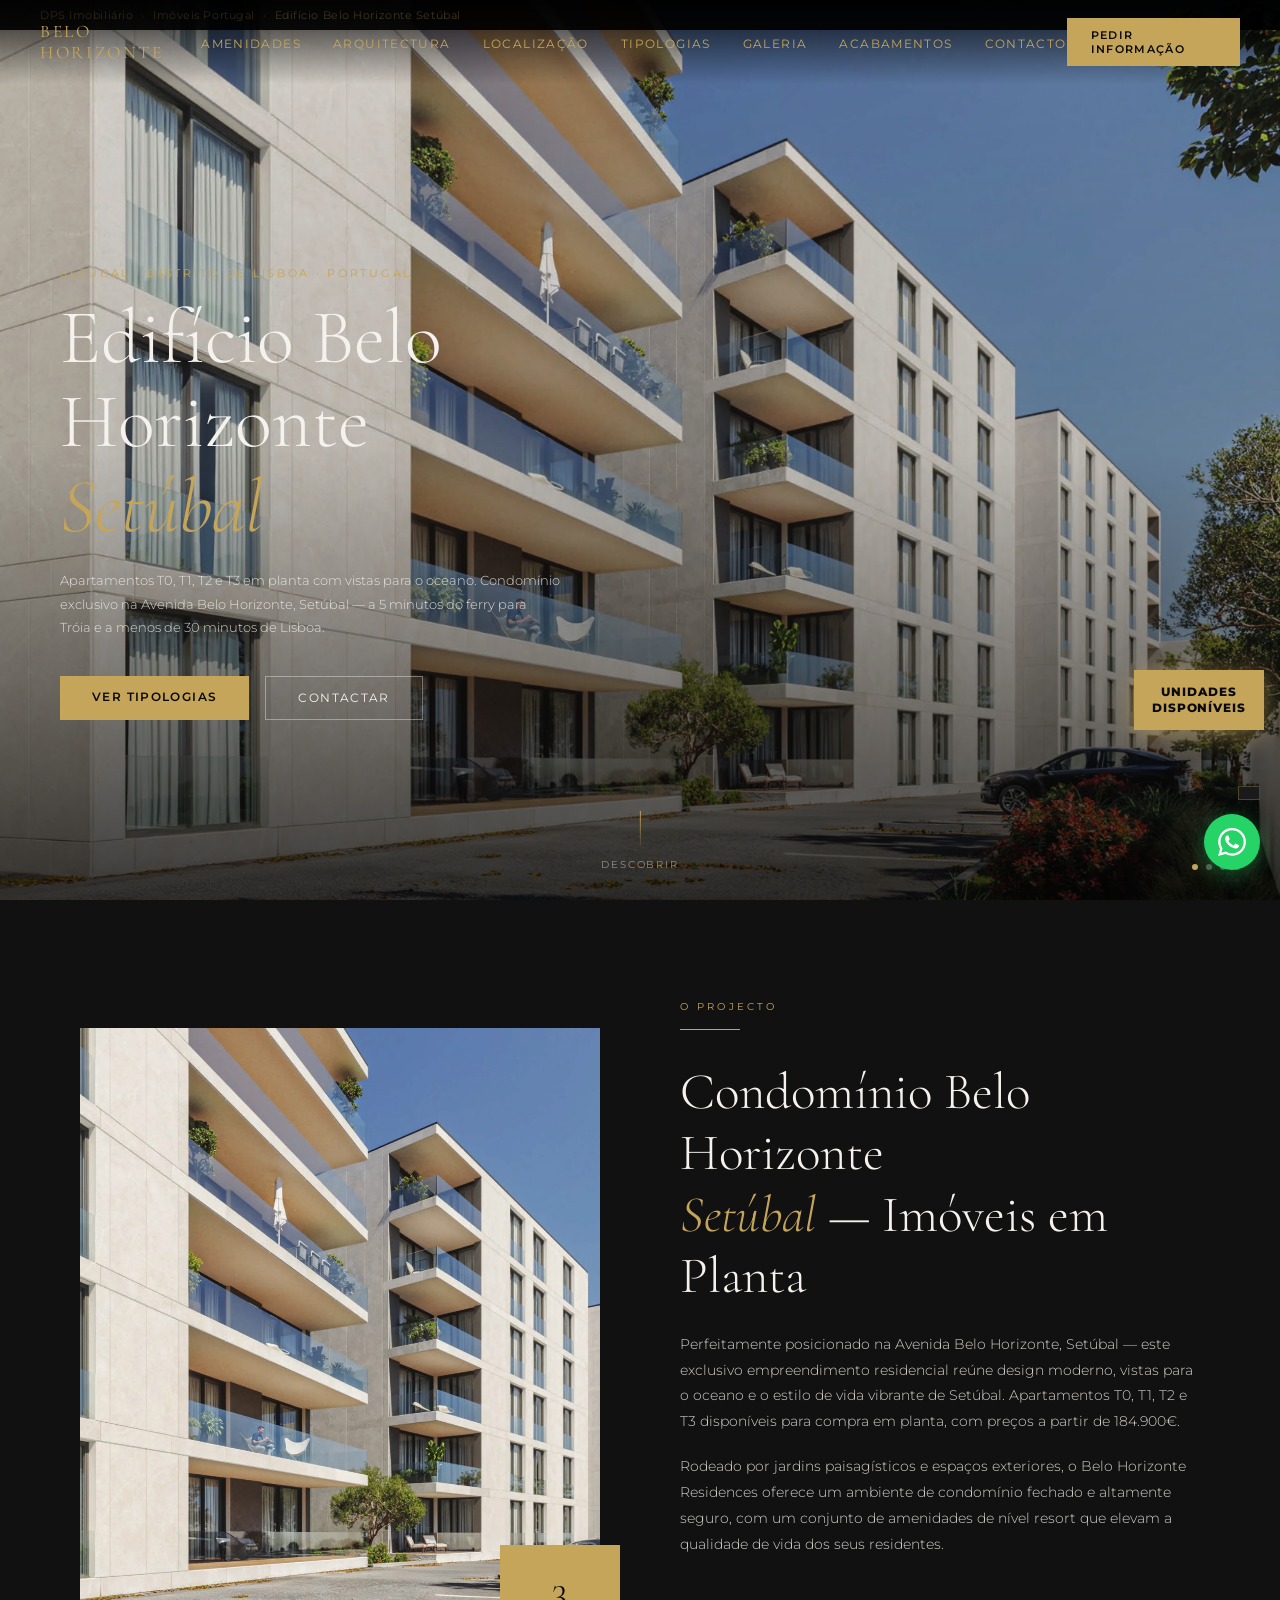
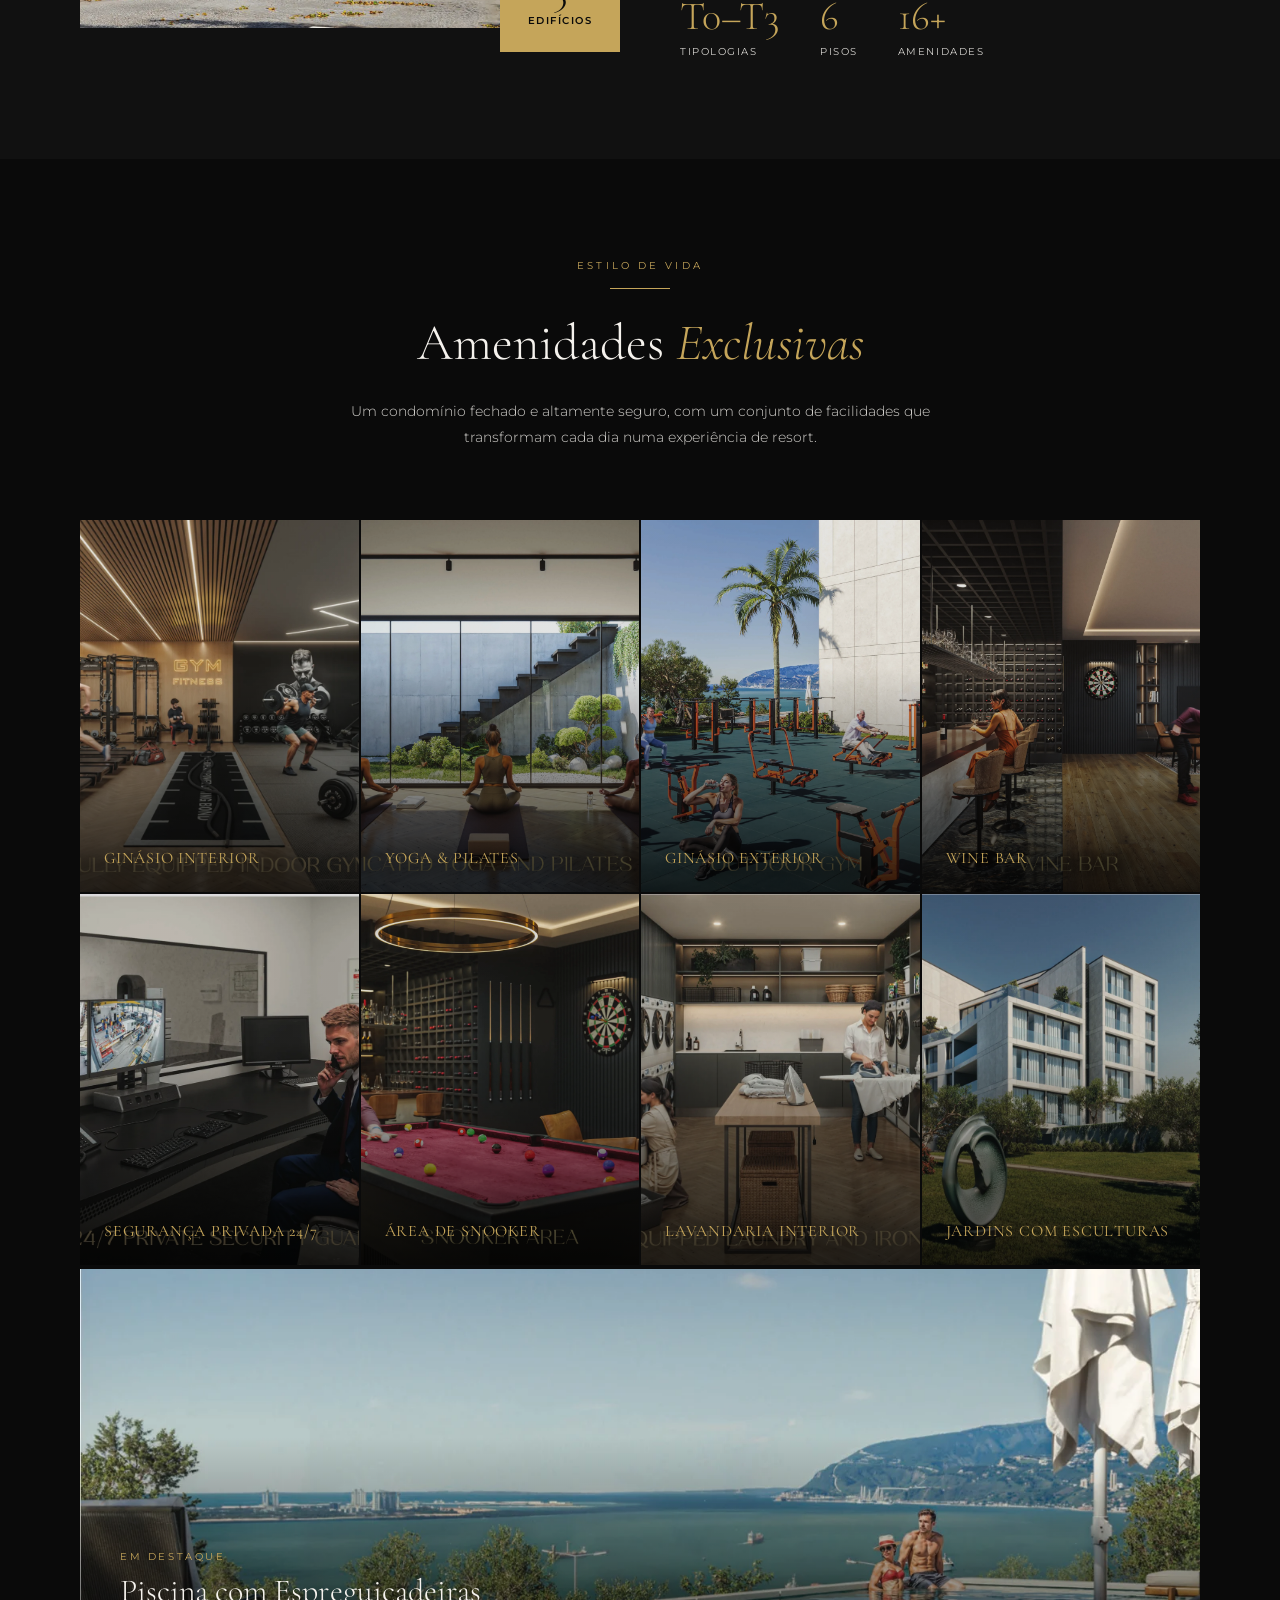
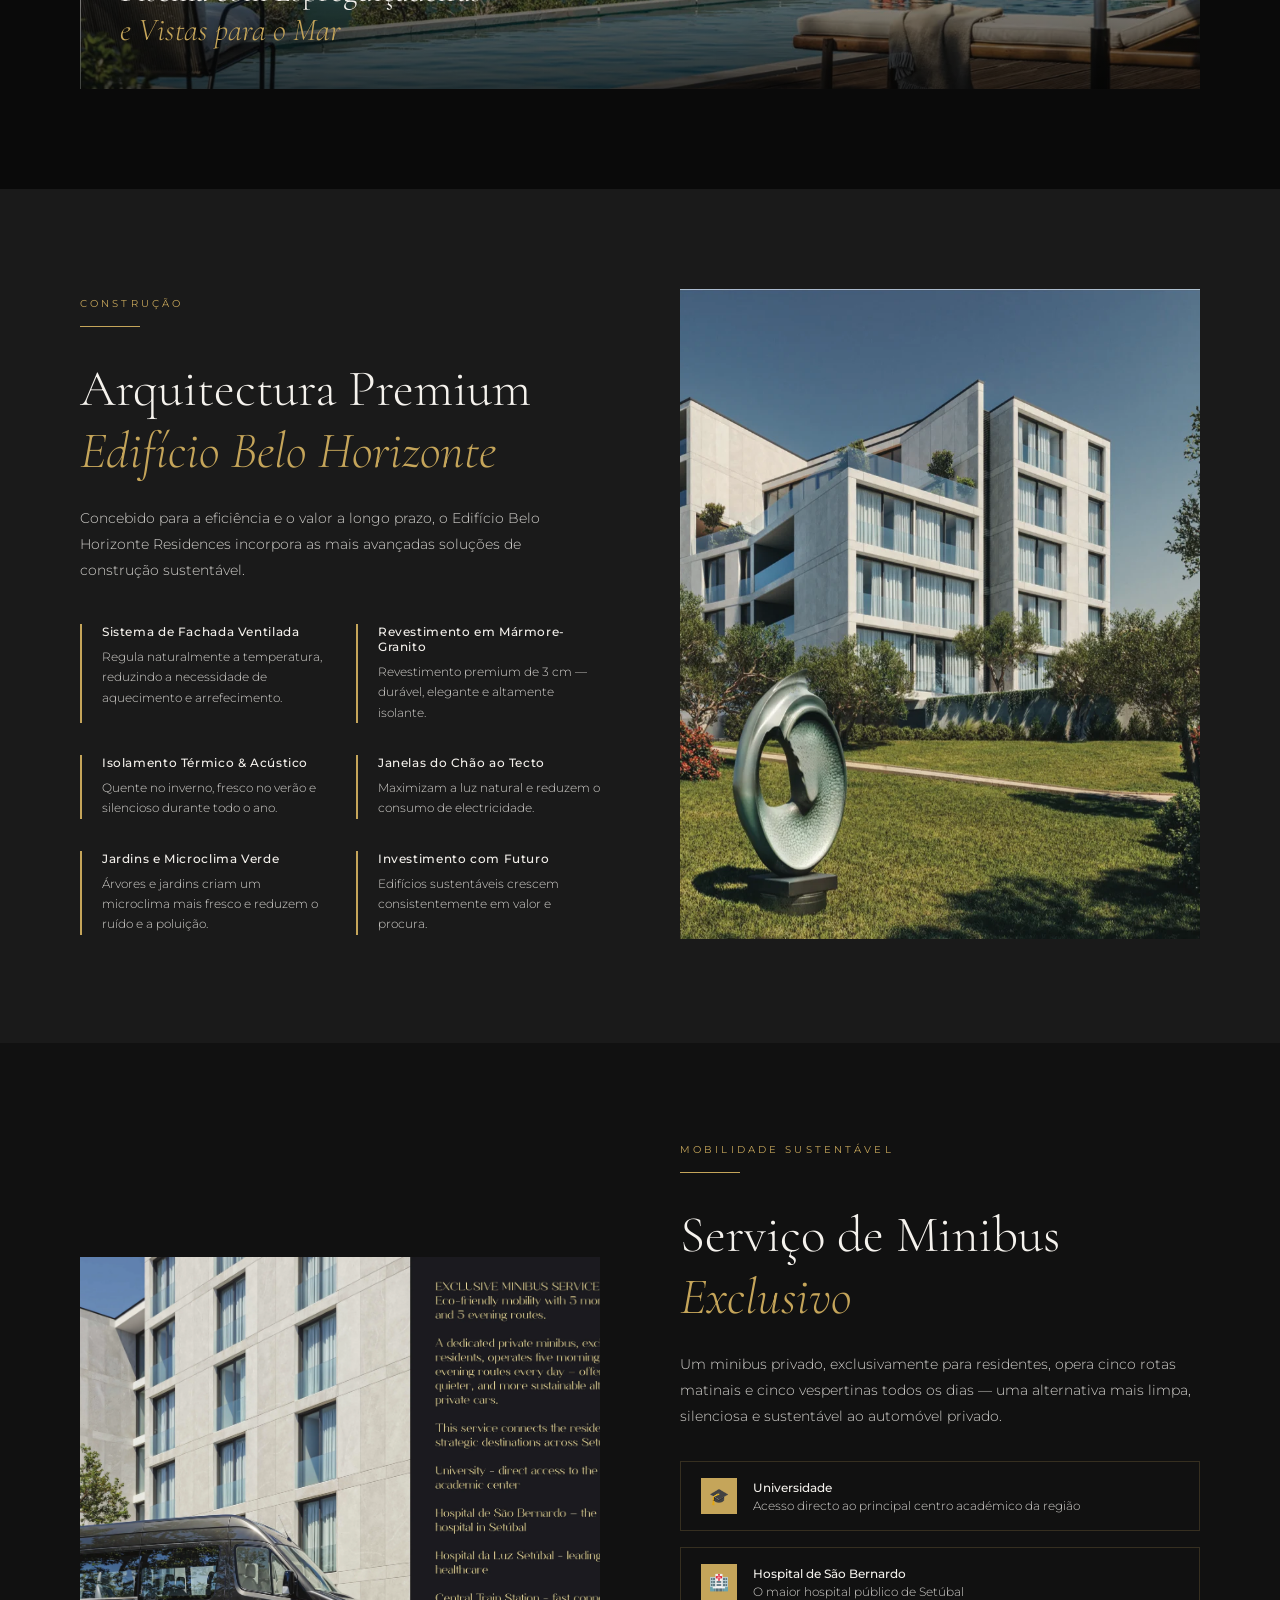
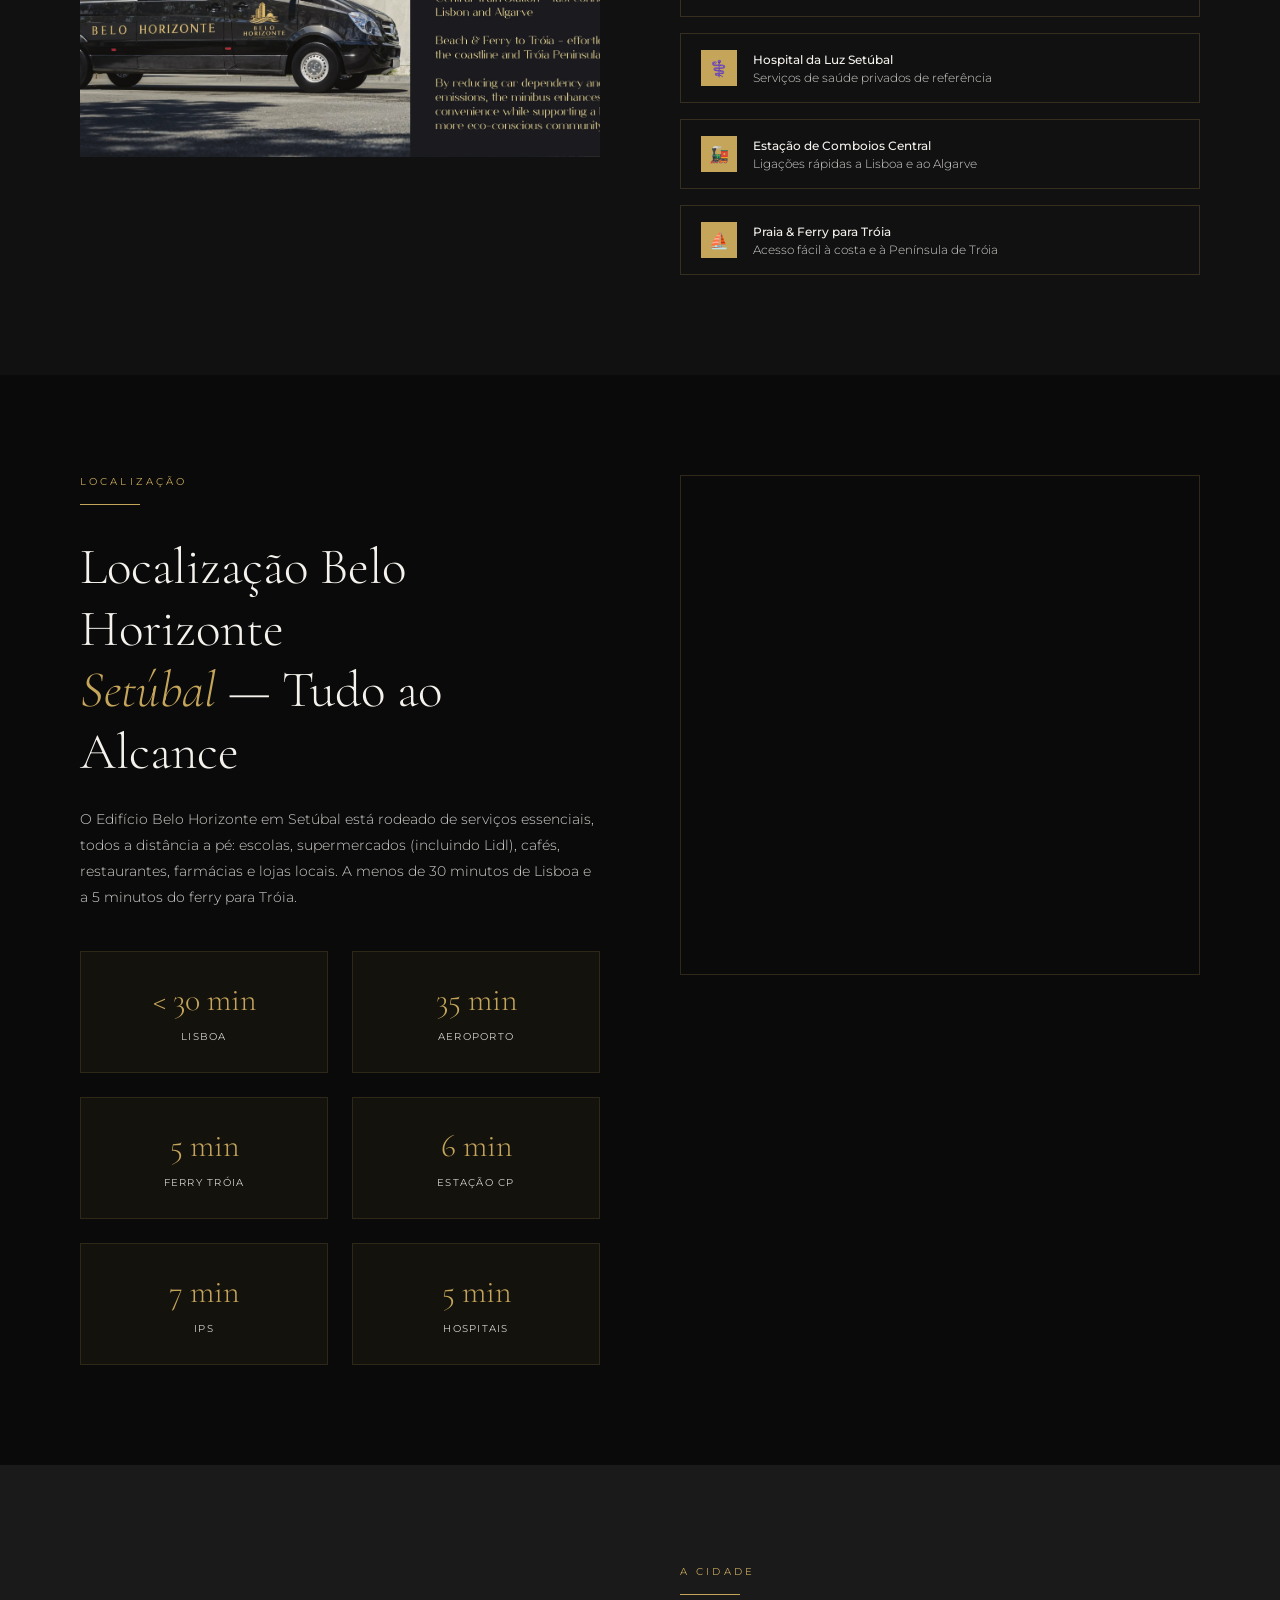
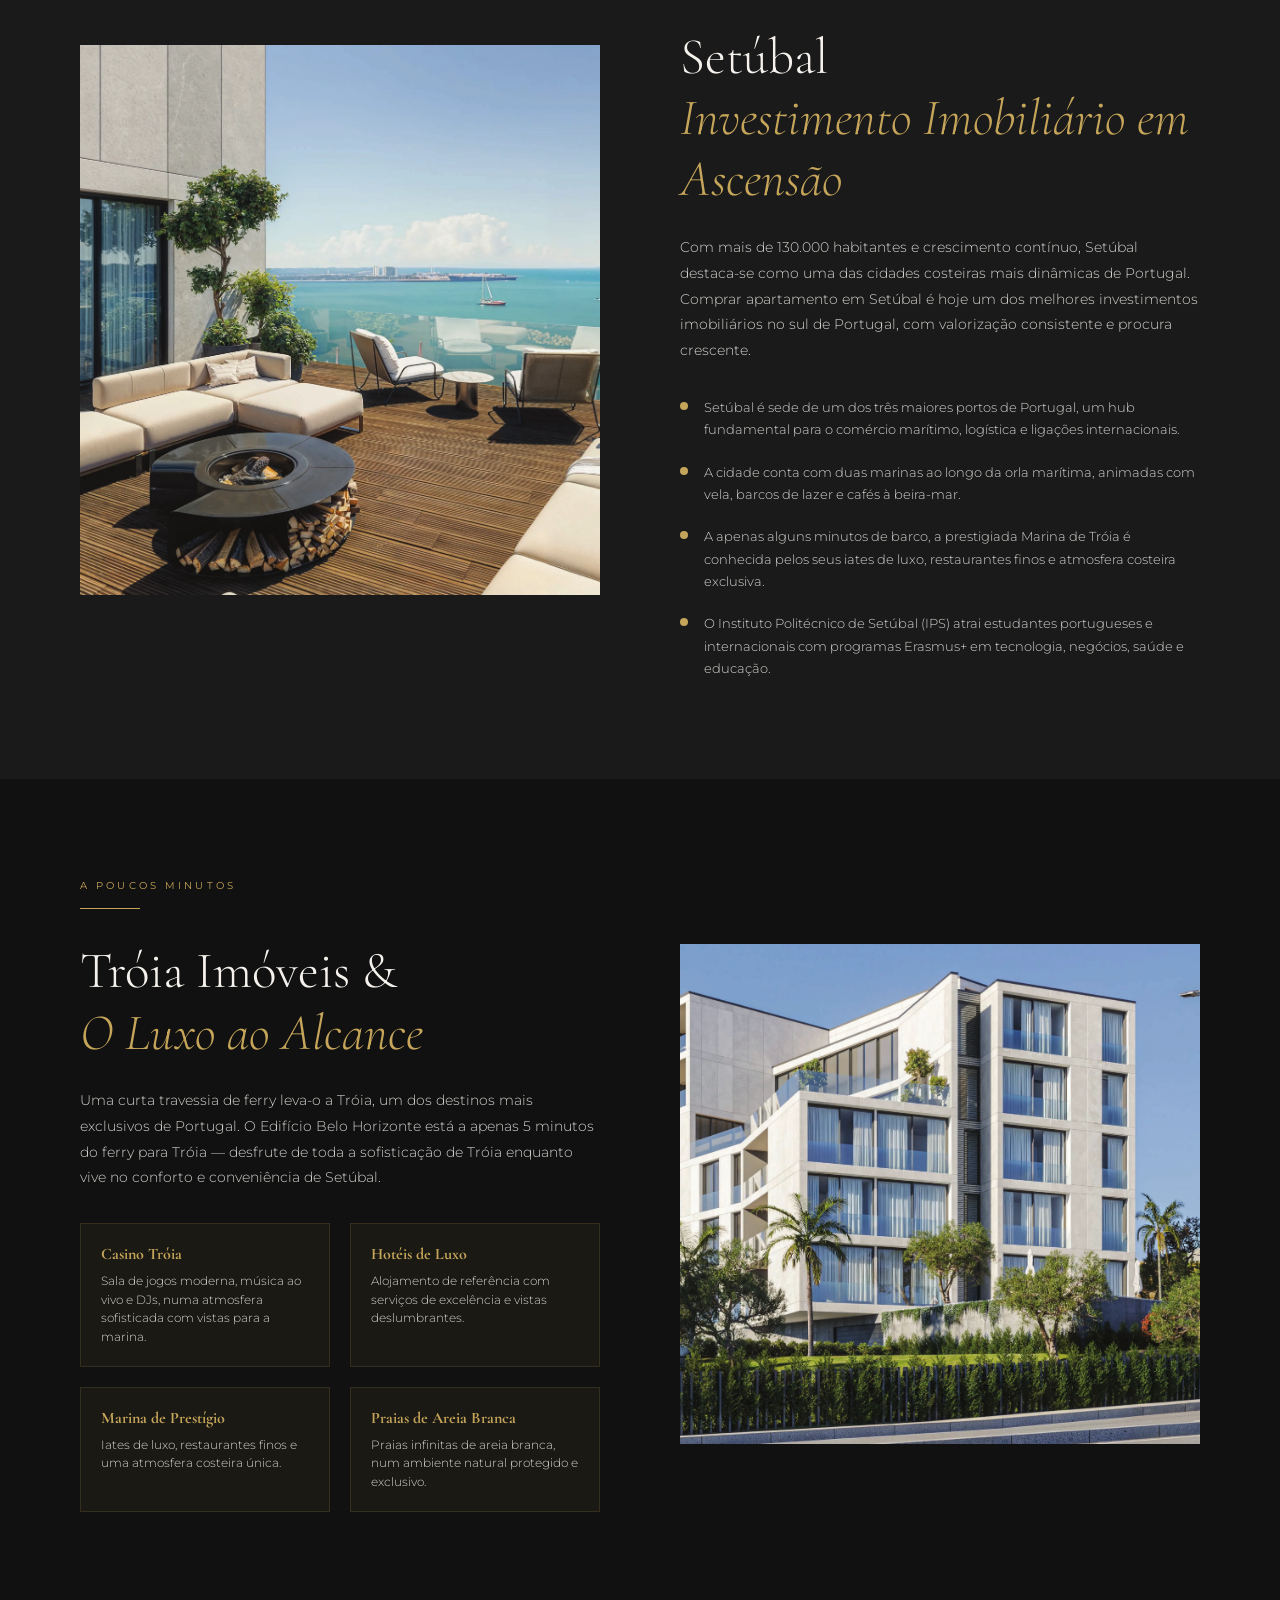
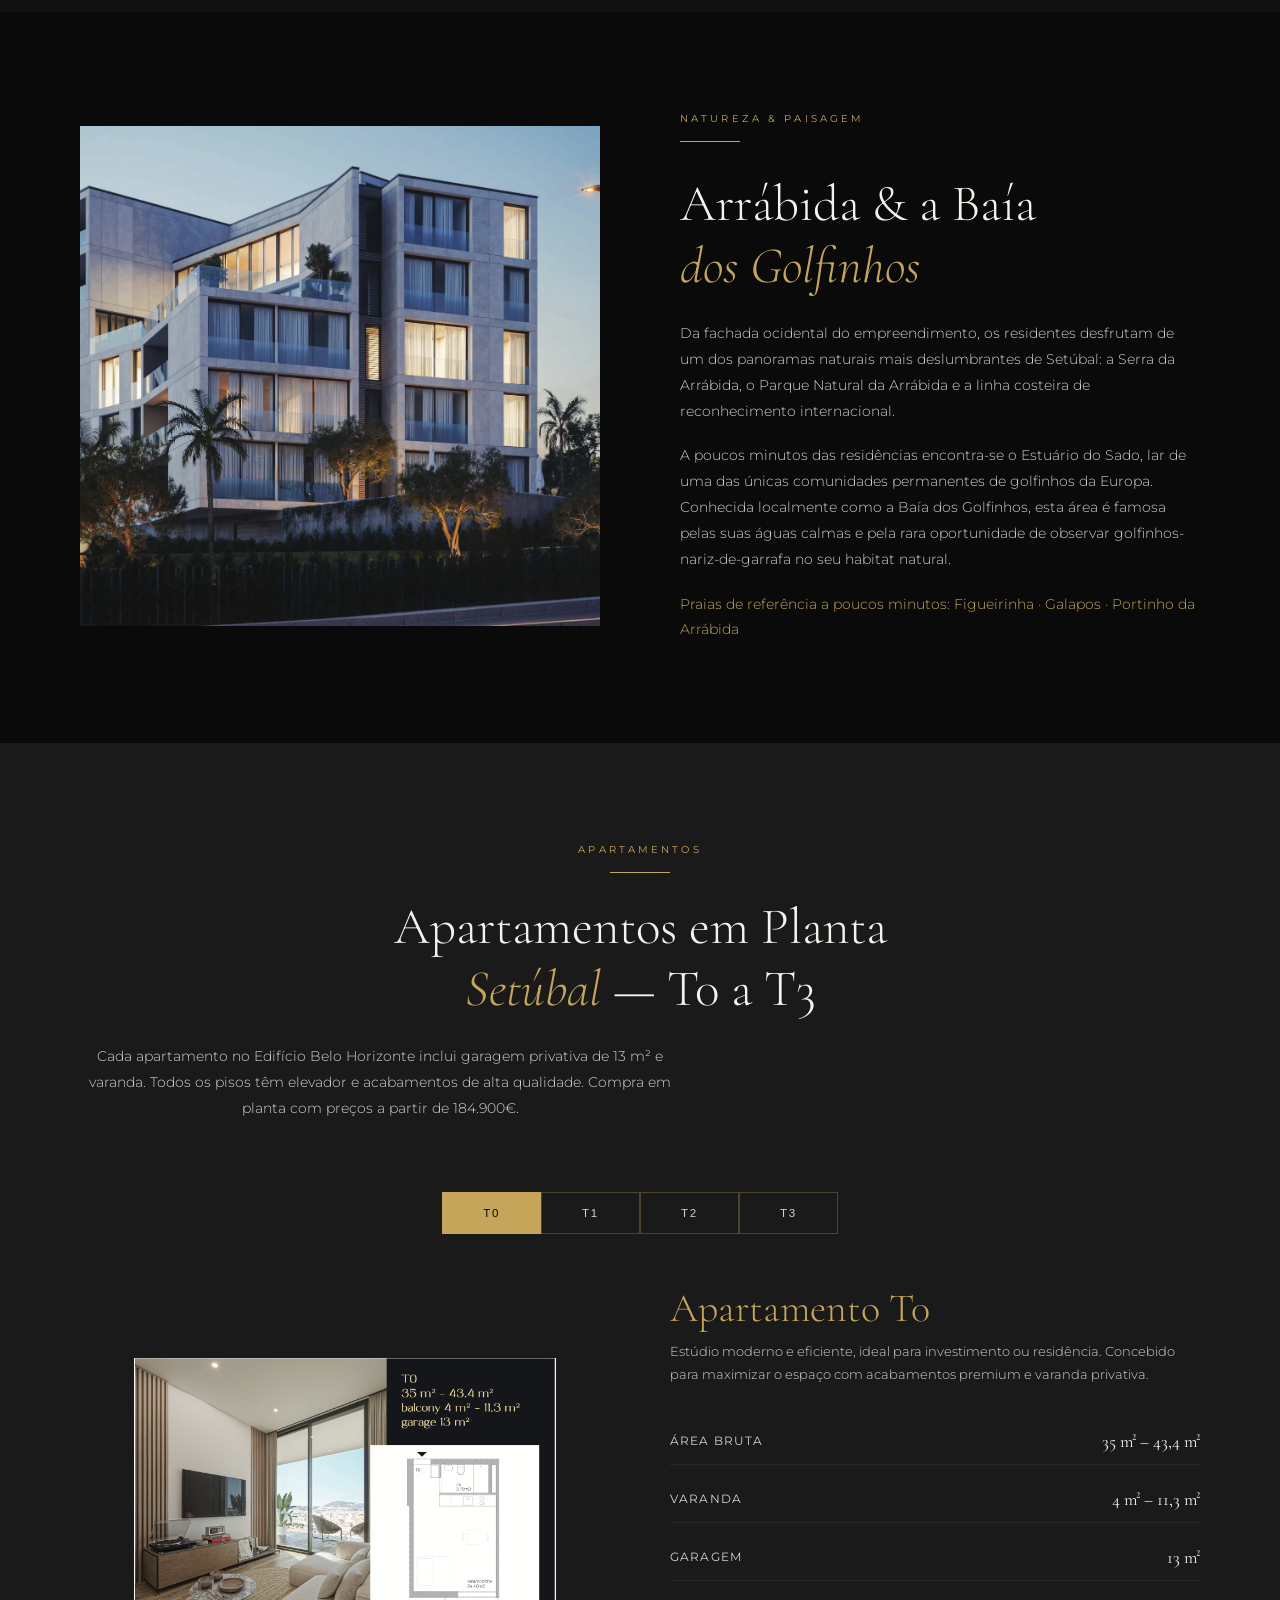
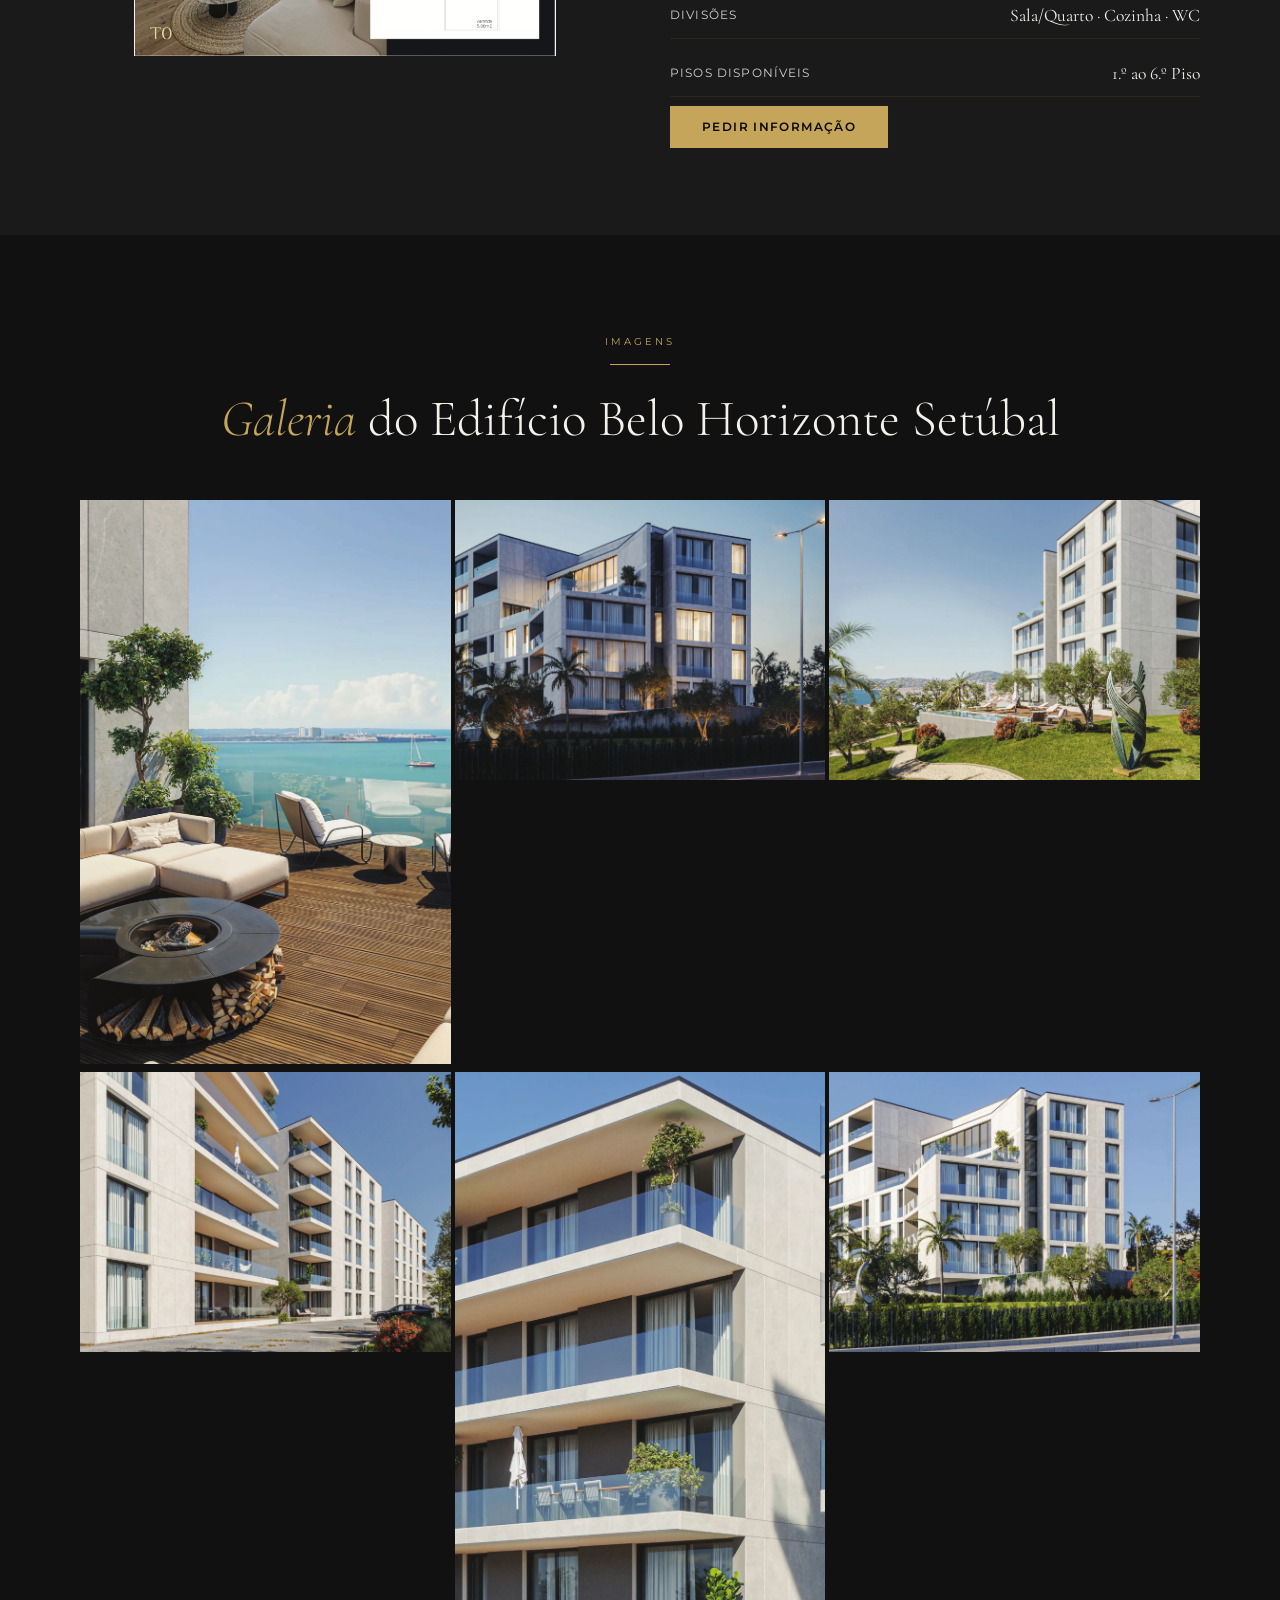
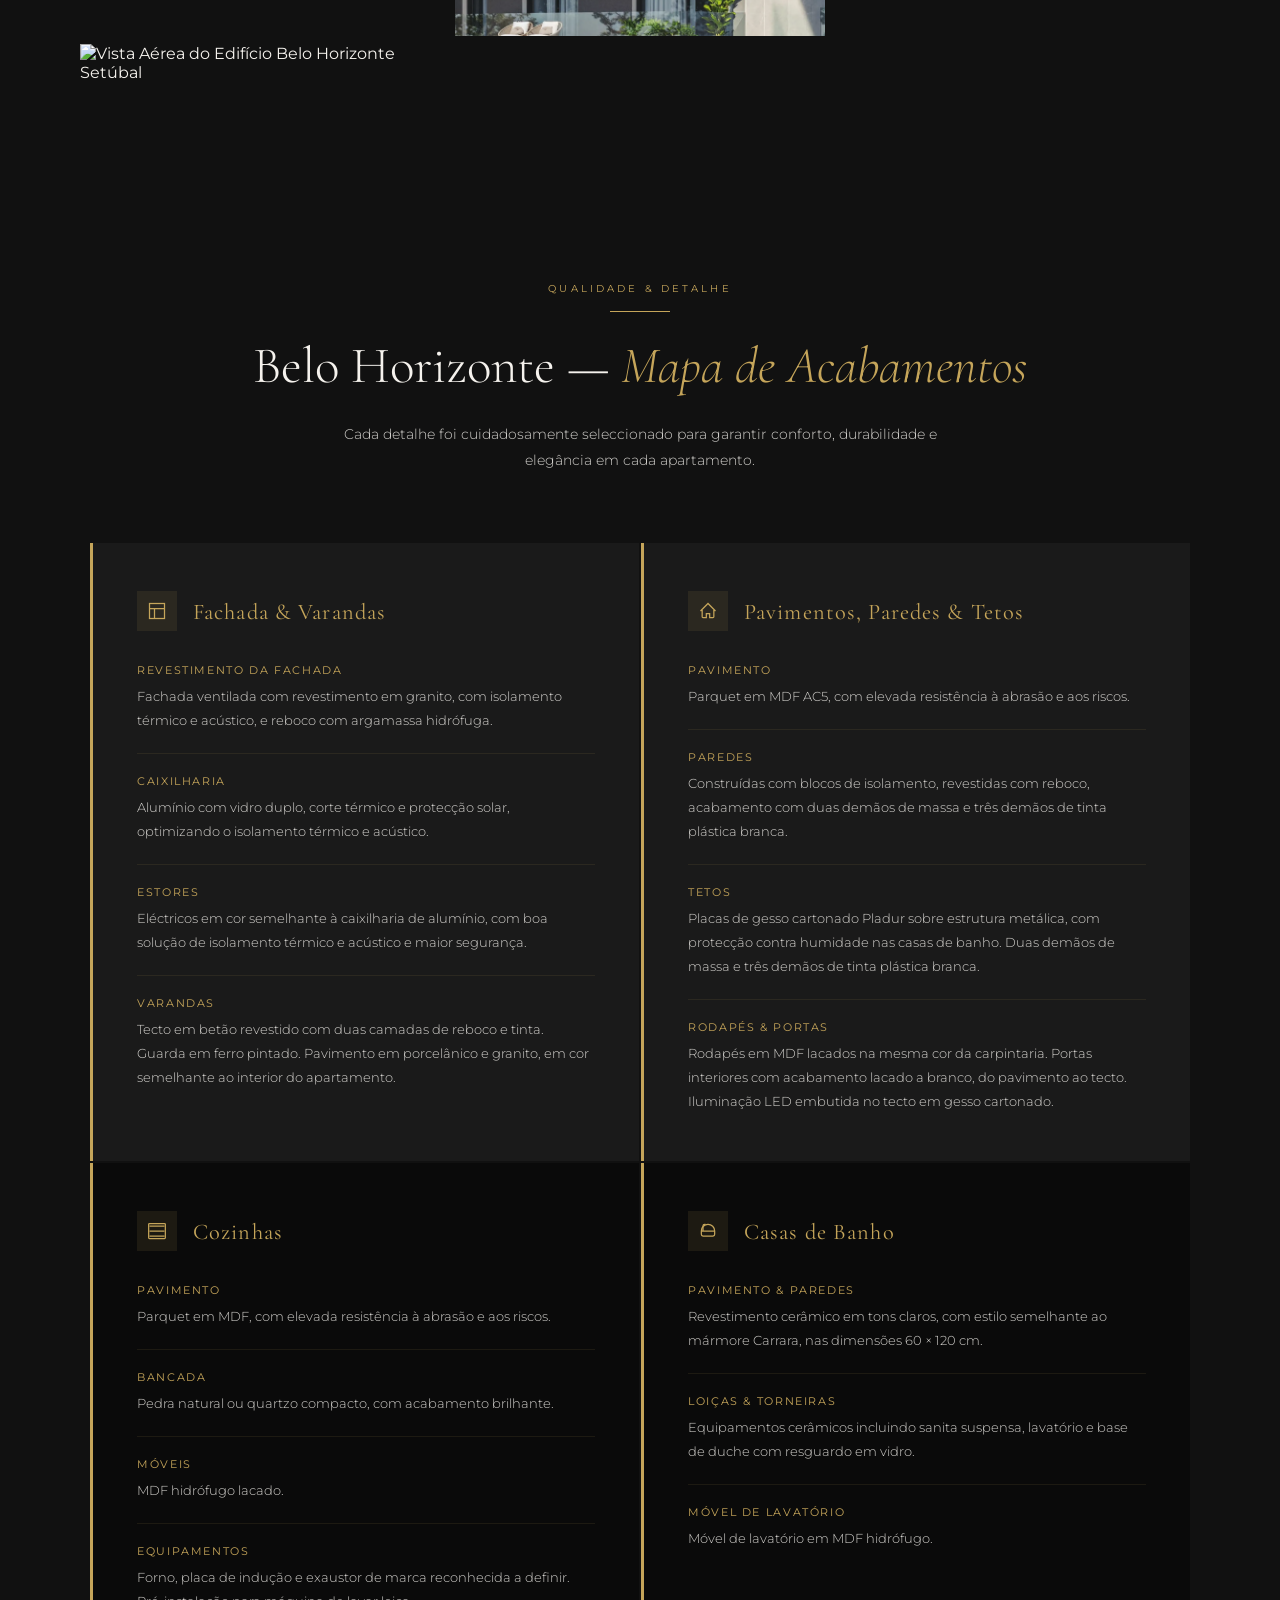
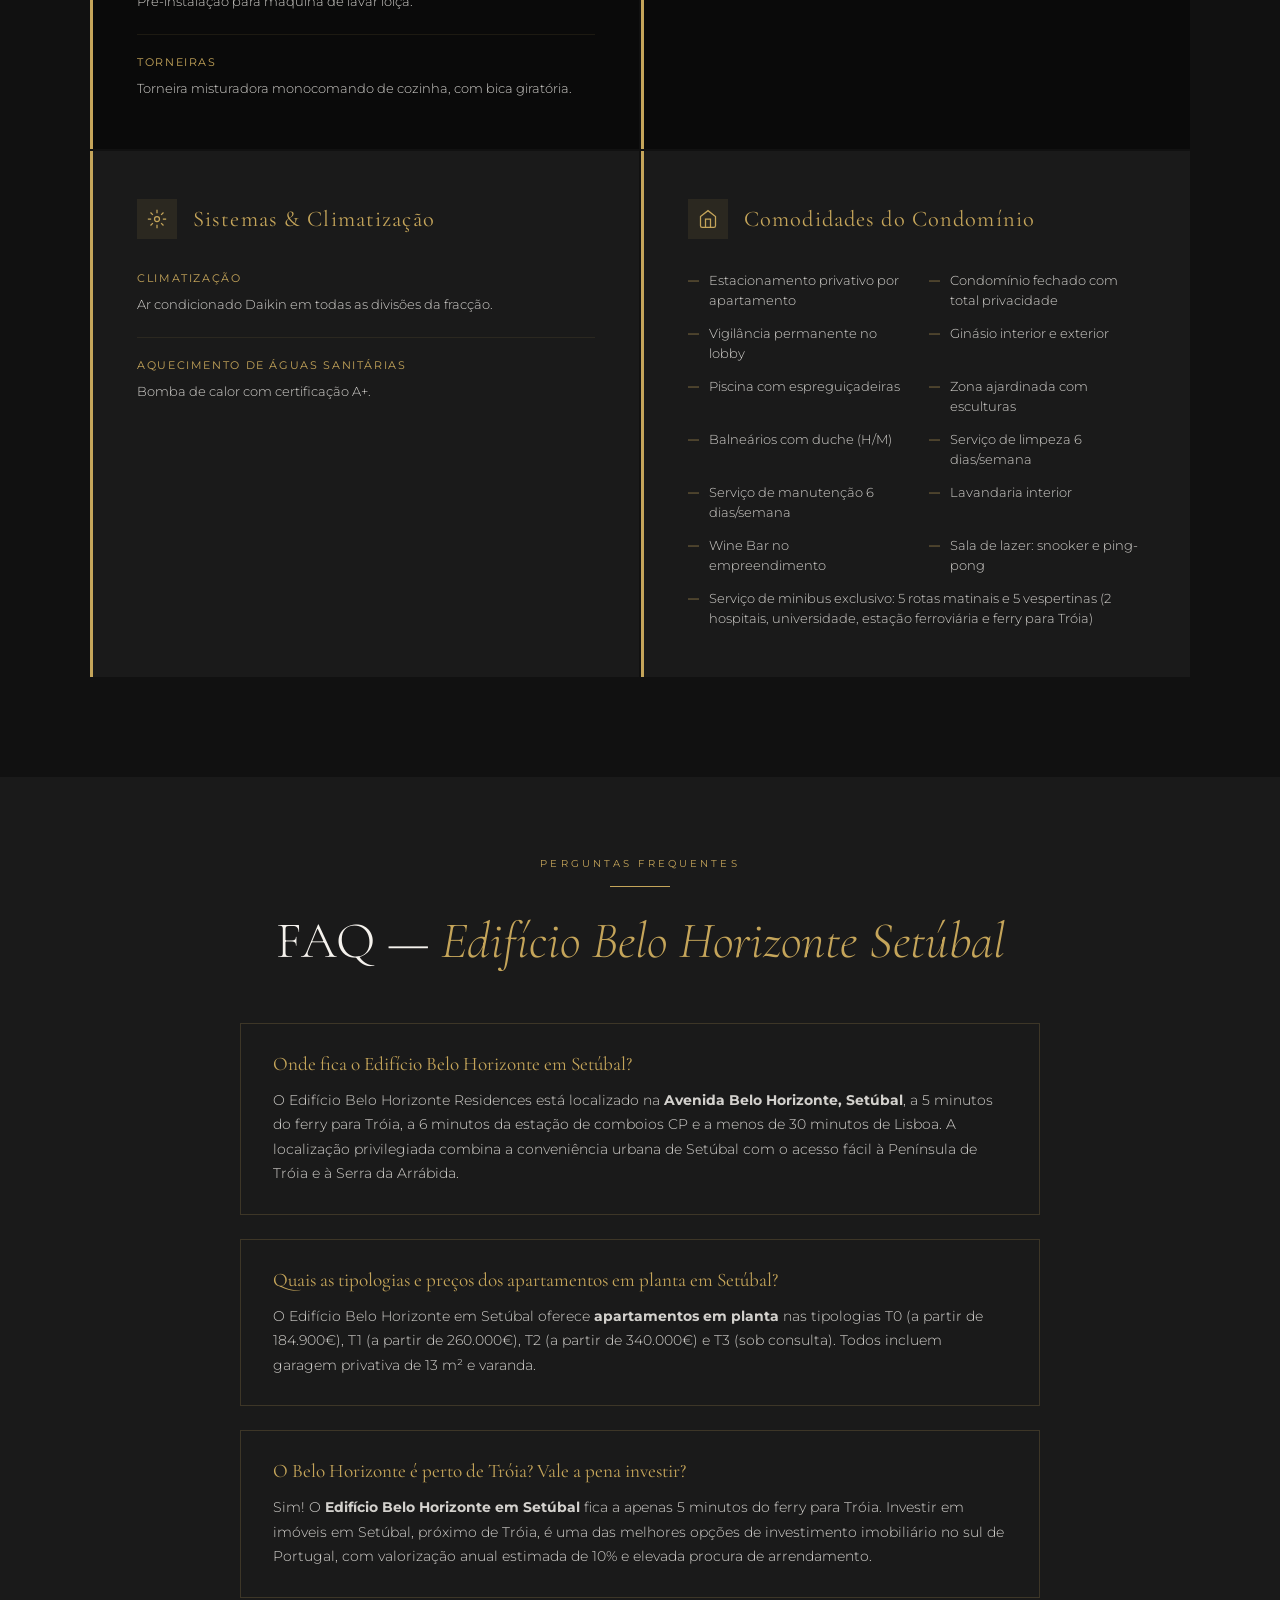
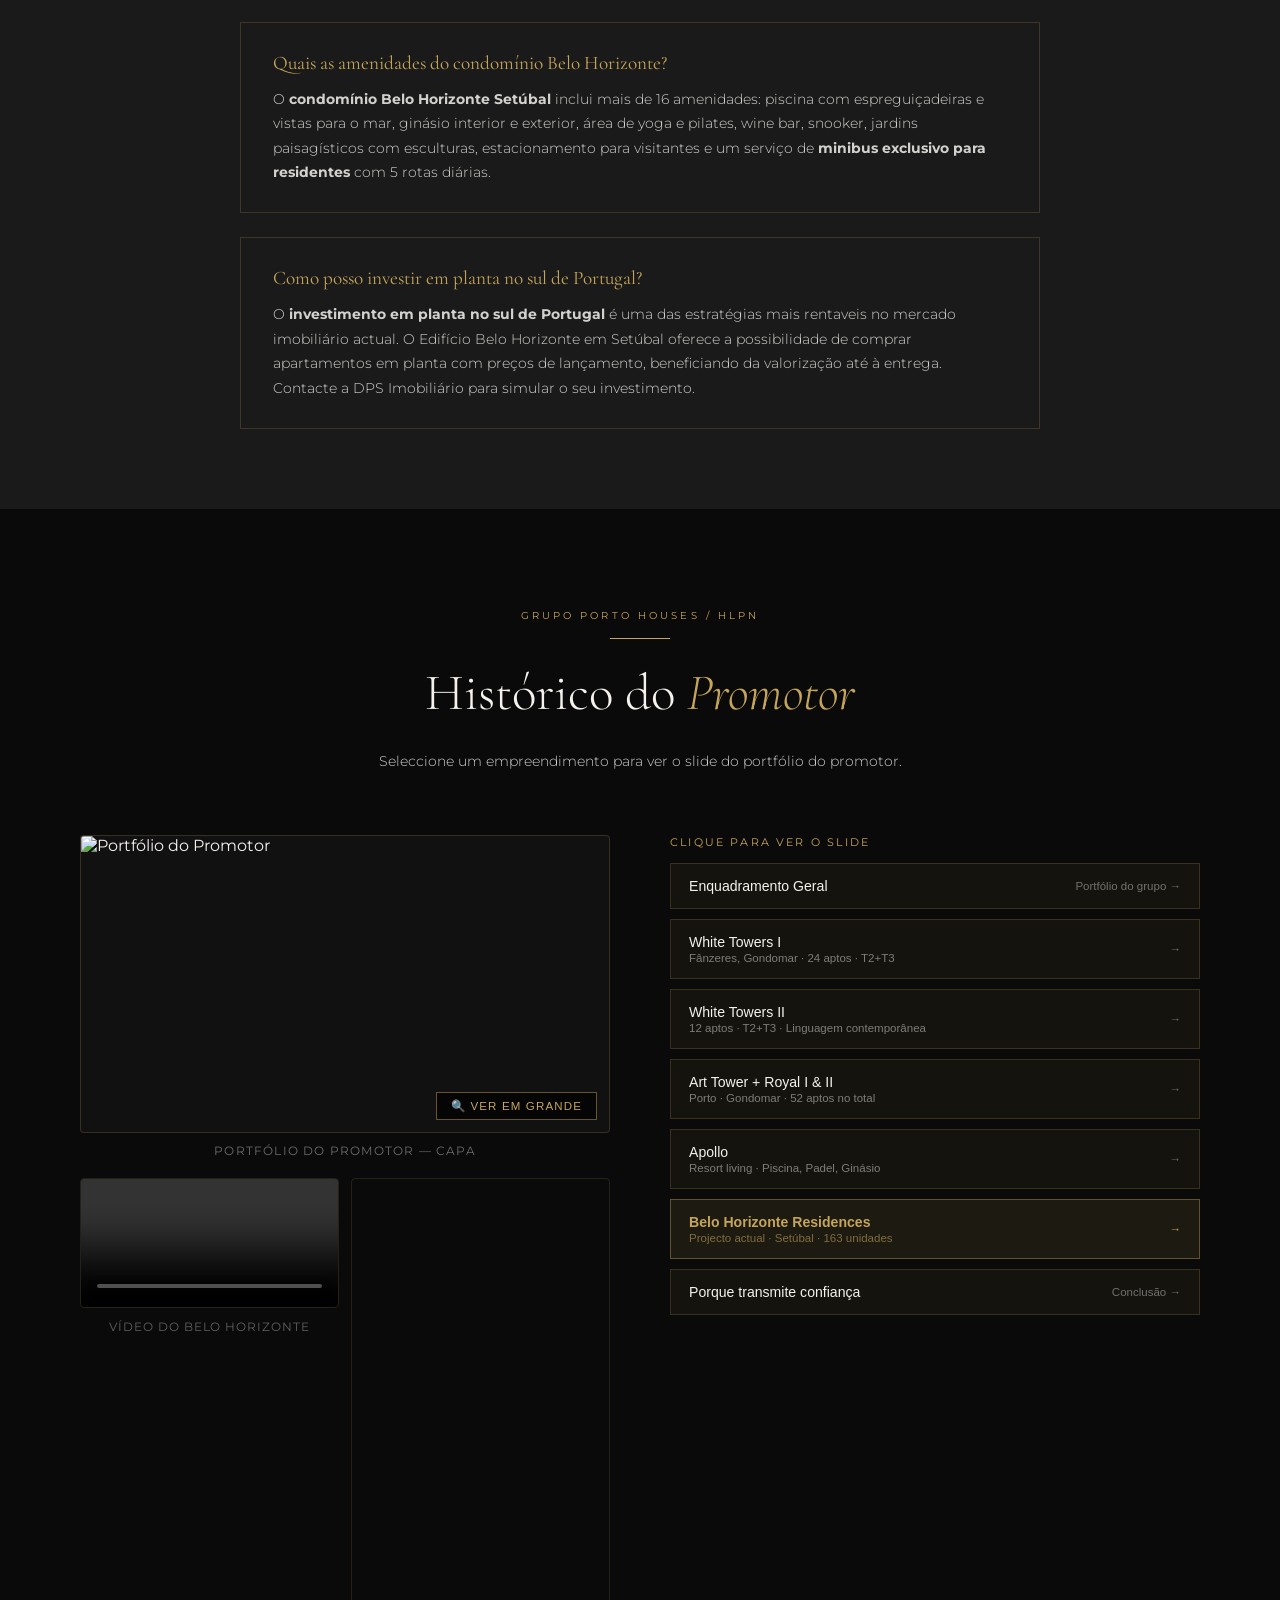
==== commit fbbad69b: "bump ts=1782121673 to force sync" ====
--- a/belohorizonte/index.html
+++ b/belohorizonte/index.html
@@ -1715,6 +1715,9 @@
 
 
 </script>
+<elevenlabs-convai agent-id="agent_1901kv0dj4m0fxnr5pxqdhqzjf26"></elevenlabs-convai>
+<script src="https://elevenlabs.io/convai-widget/index.js" async type="text/javascript"></script>
 </body>
+<!-- ts:1782121673 -->
 </html>
 
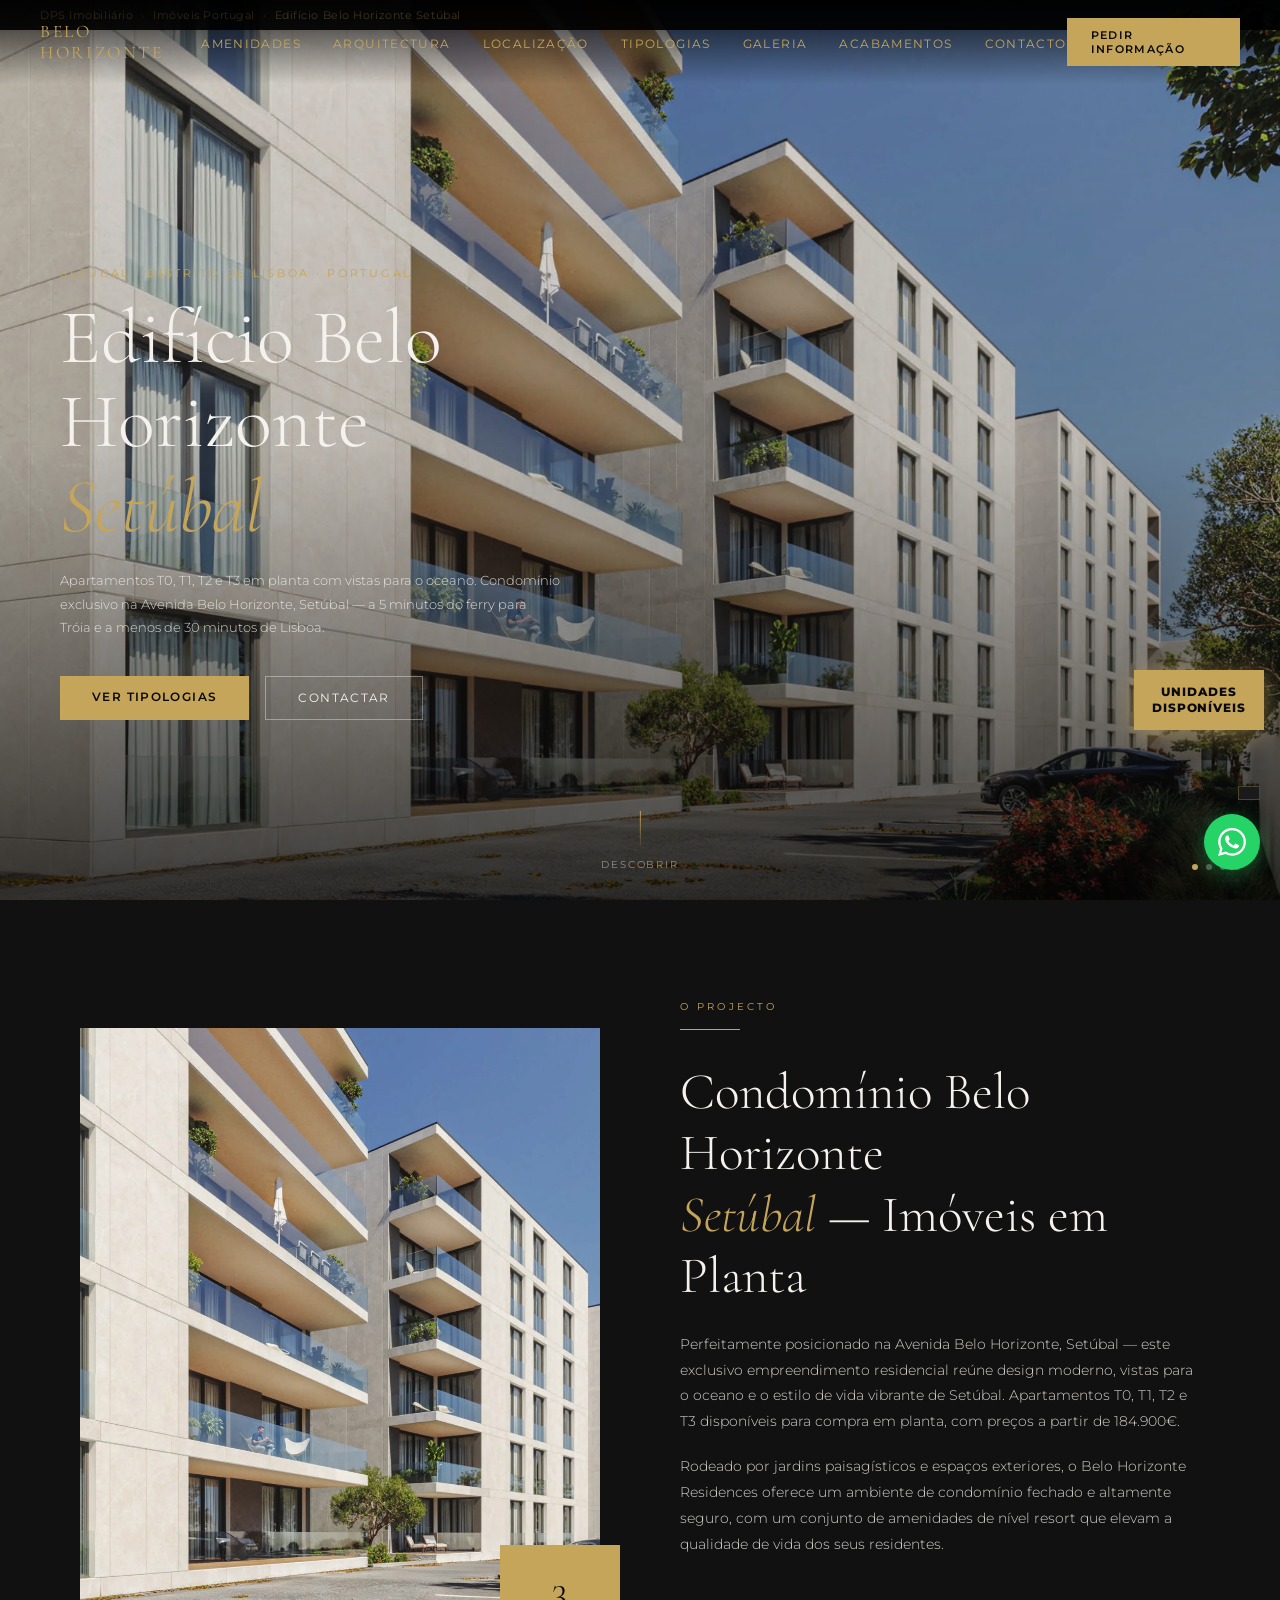
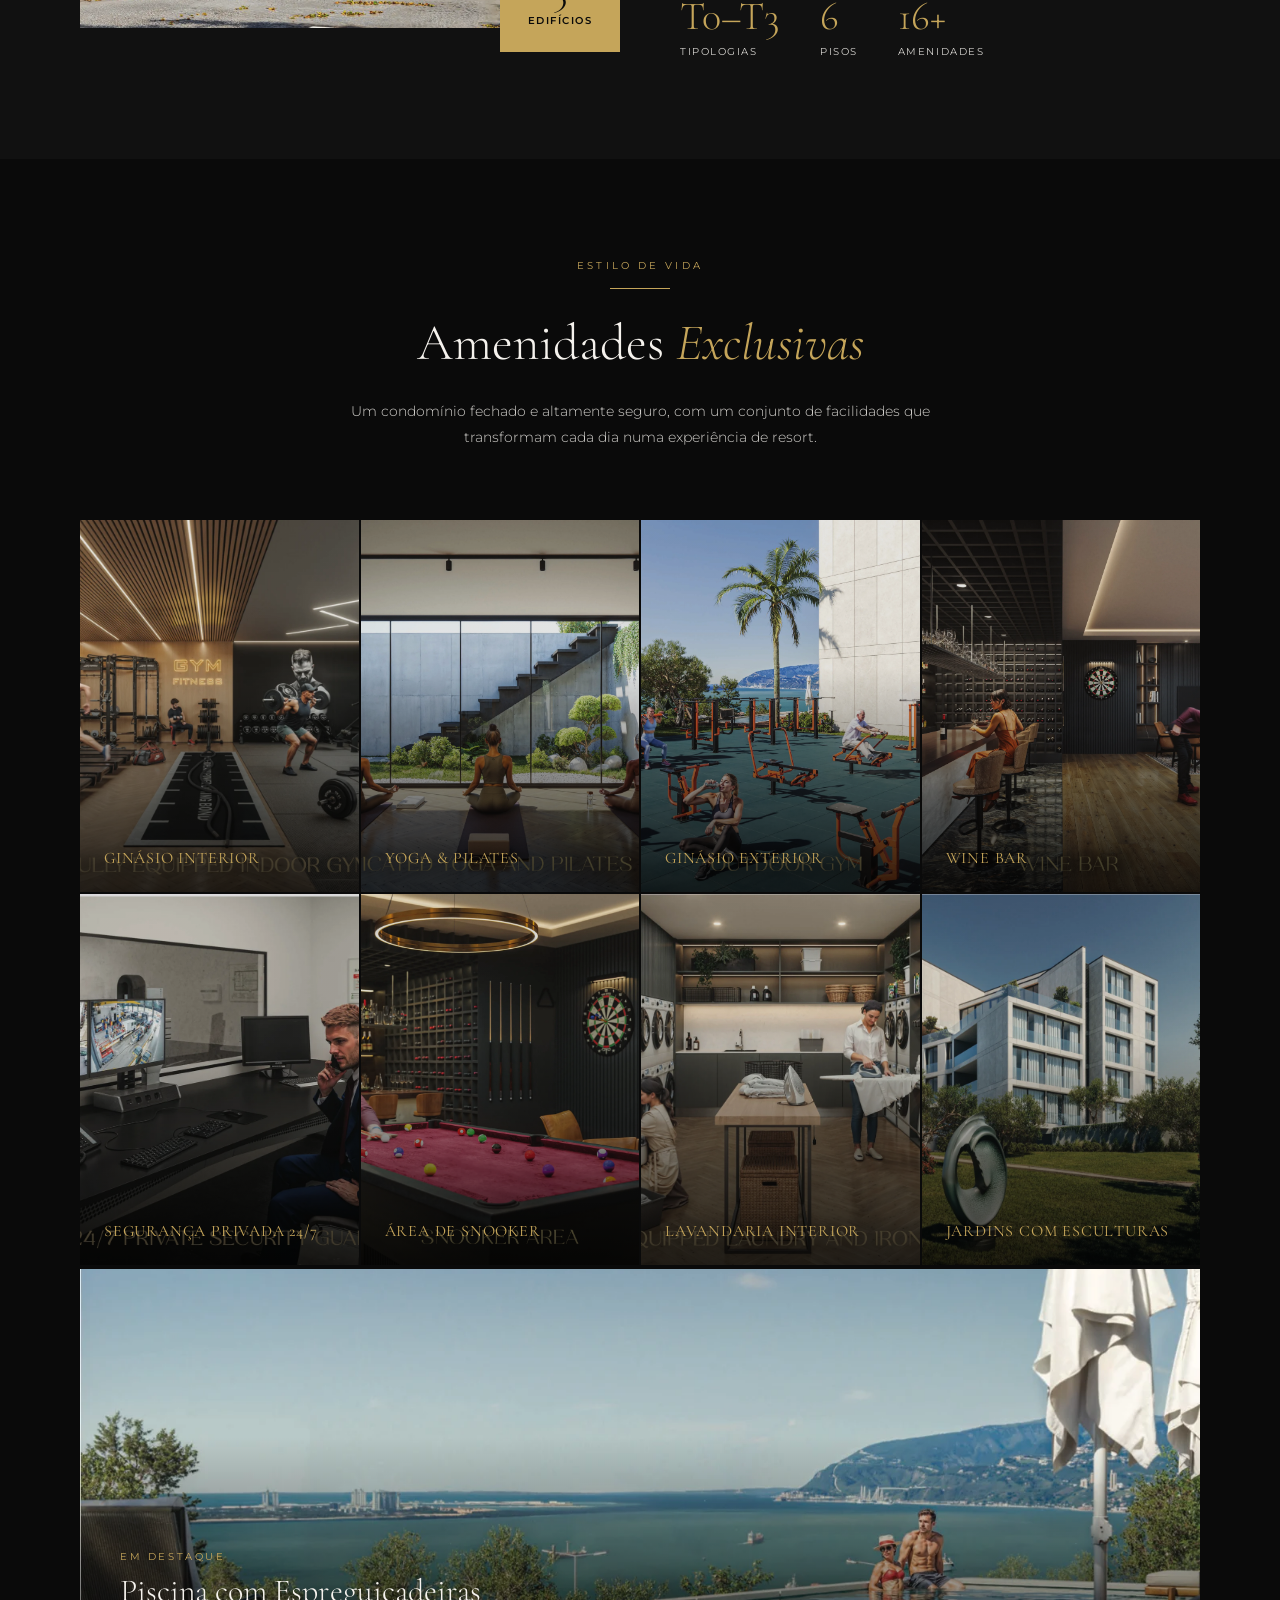
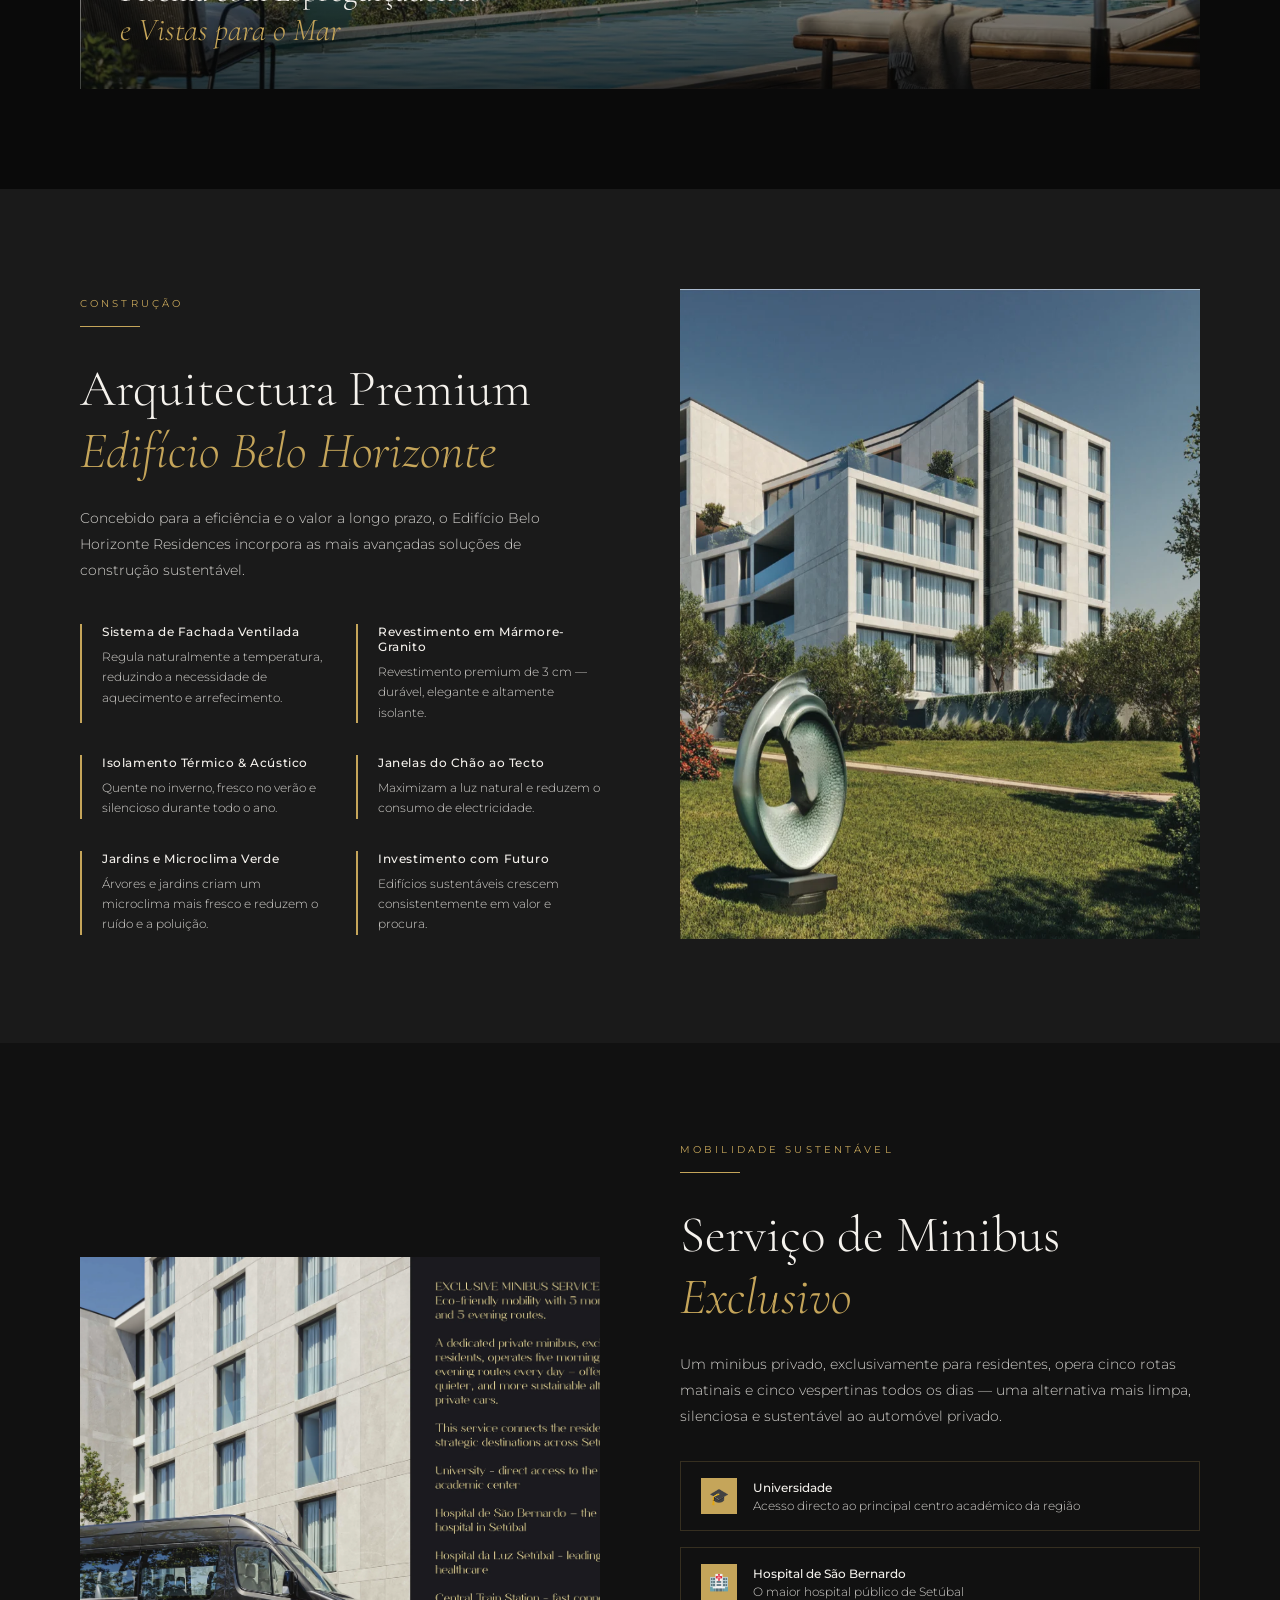
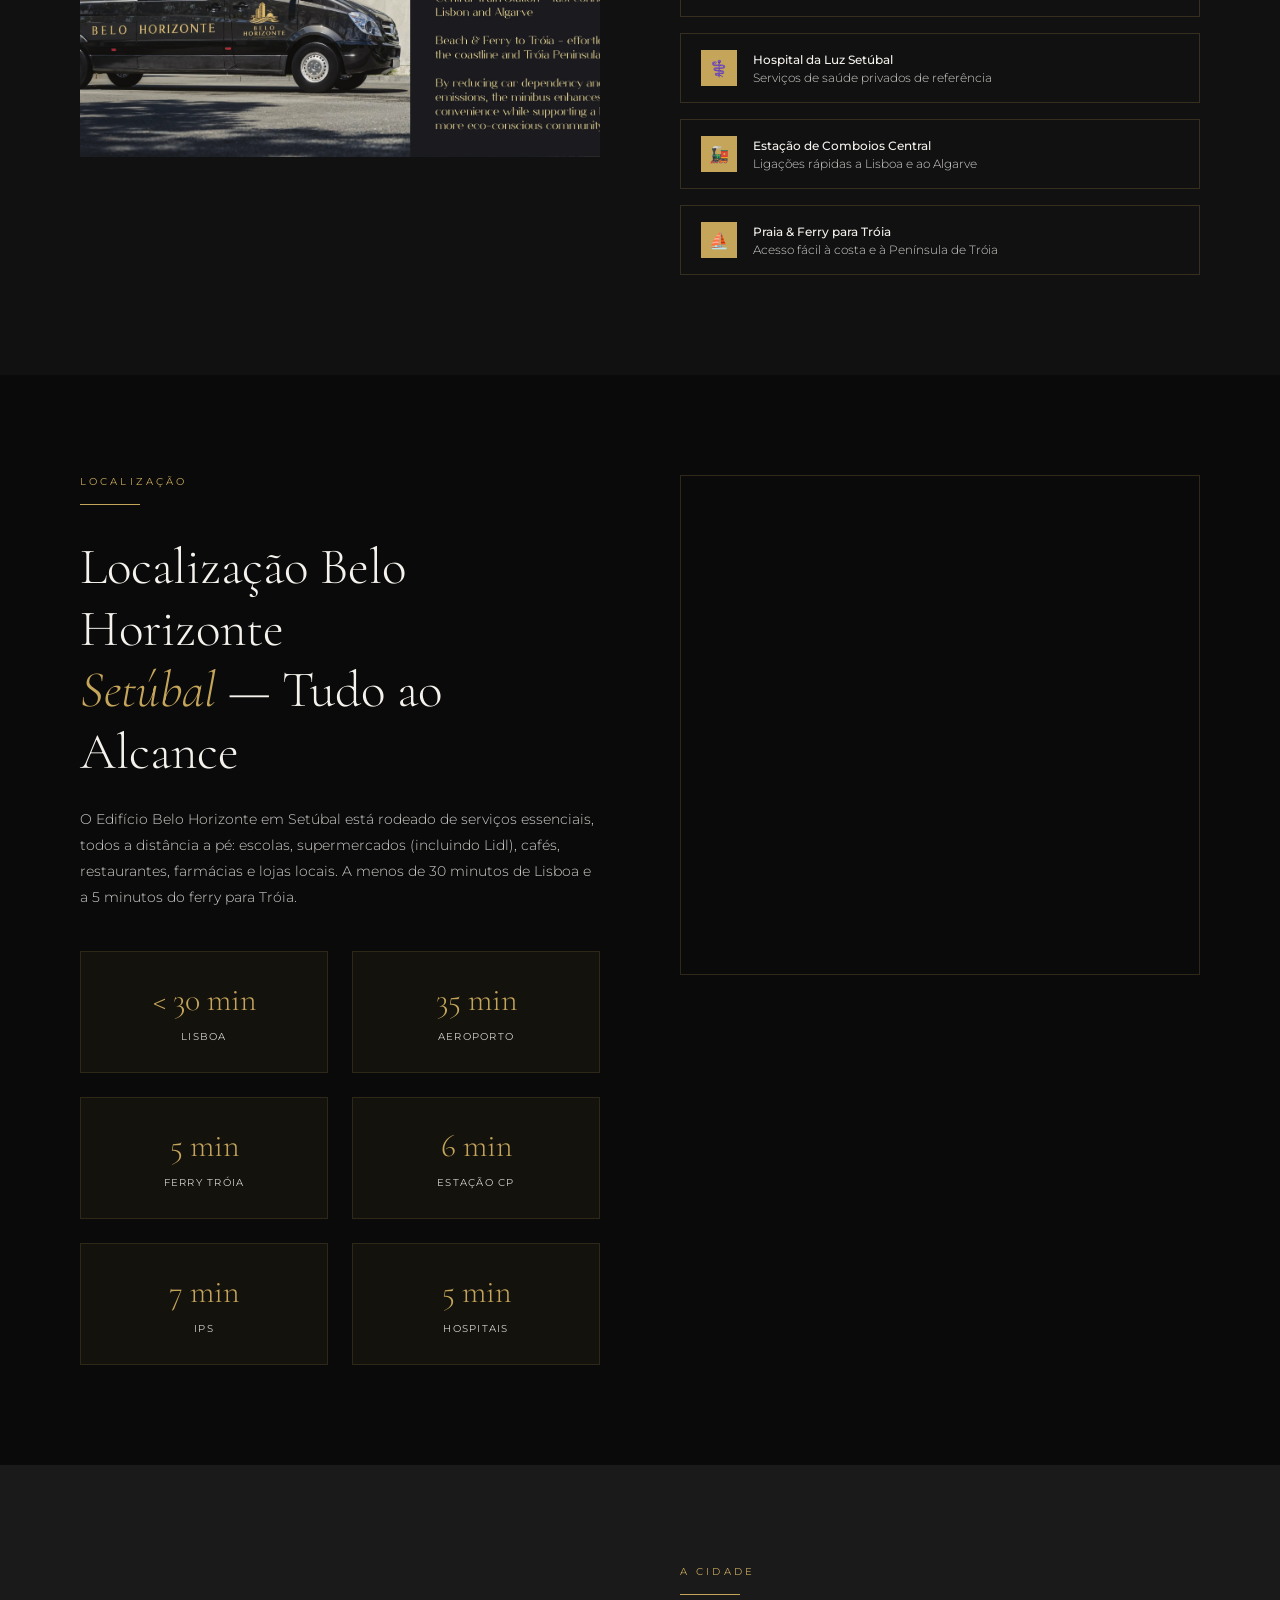
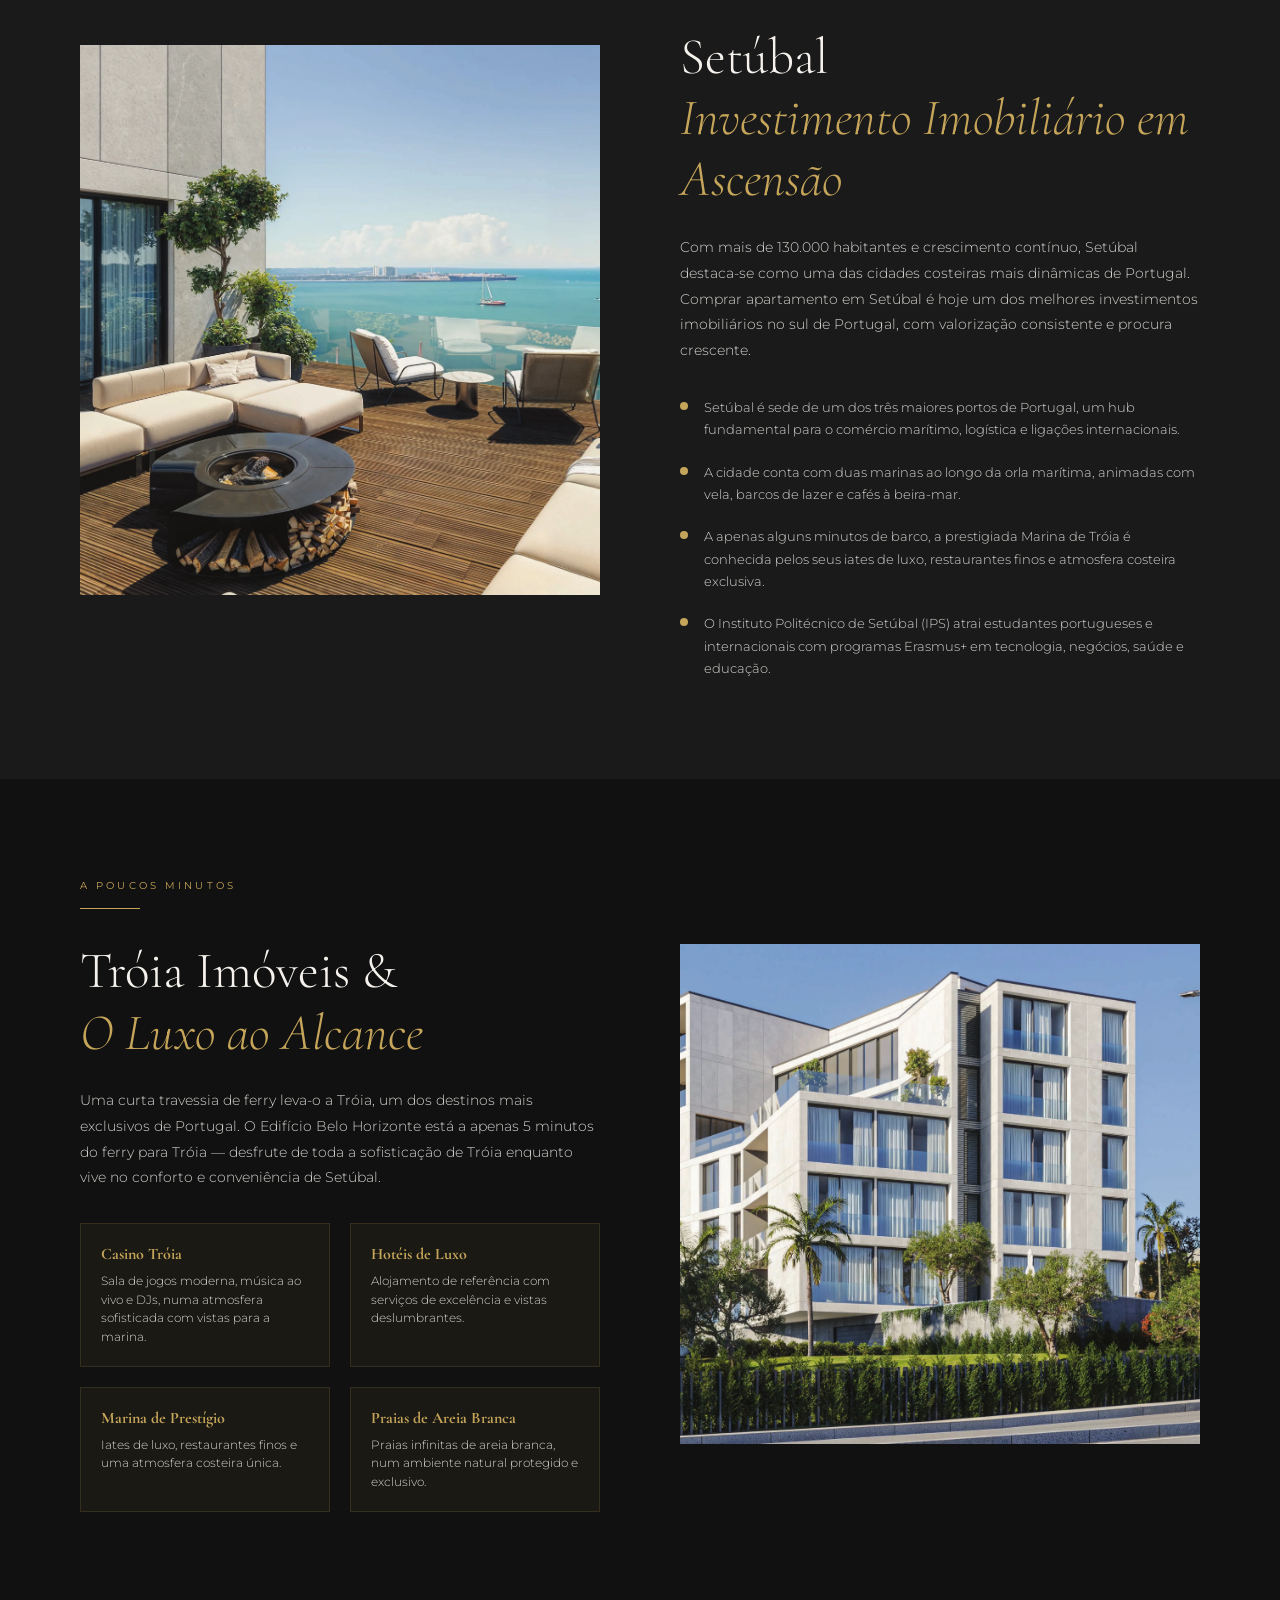
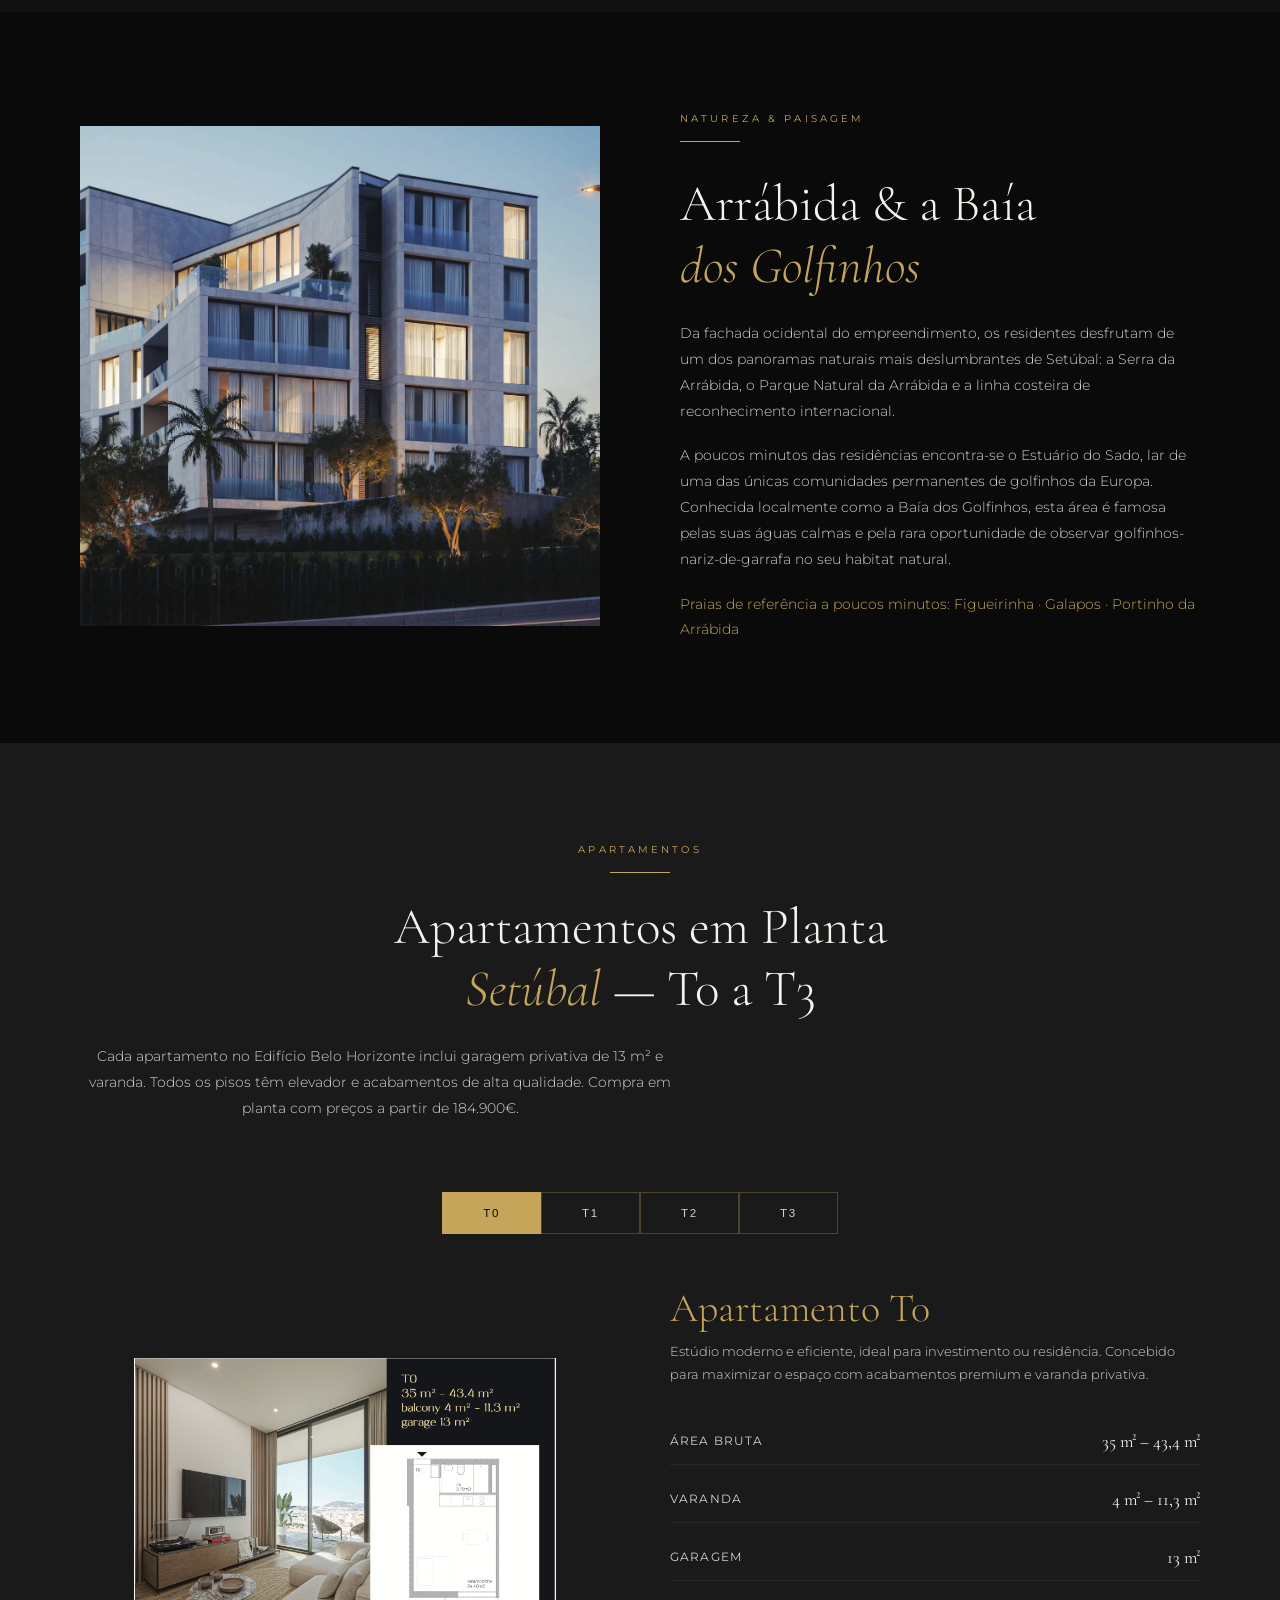
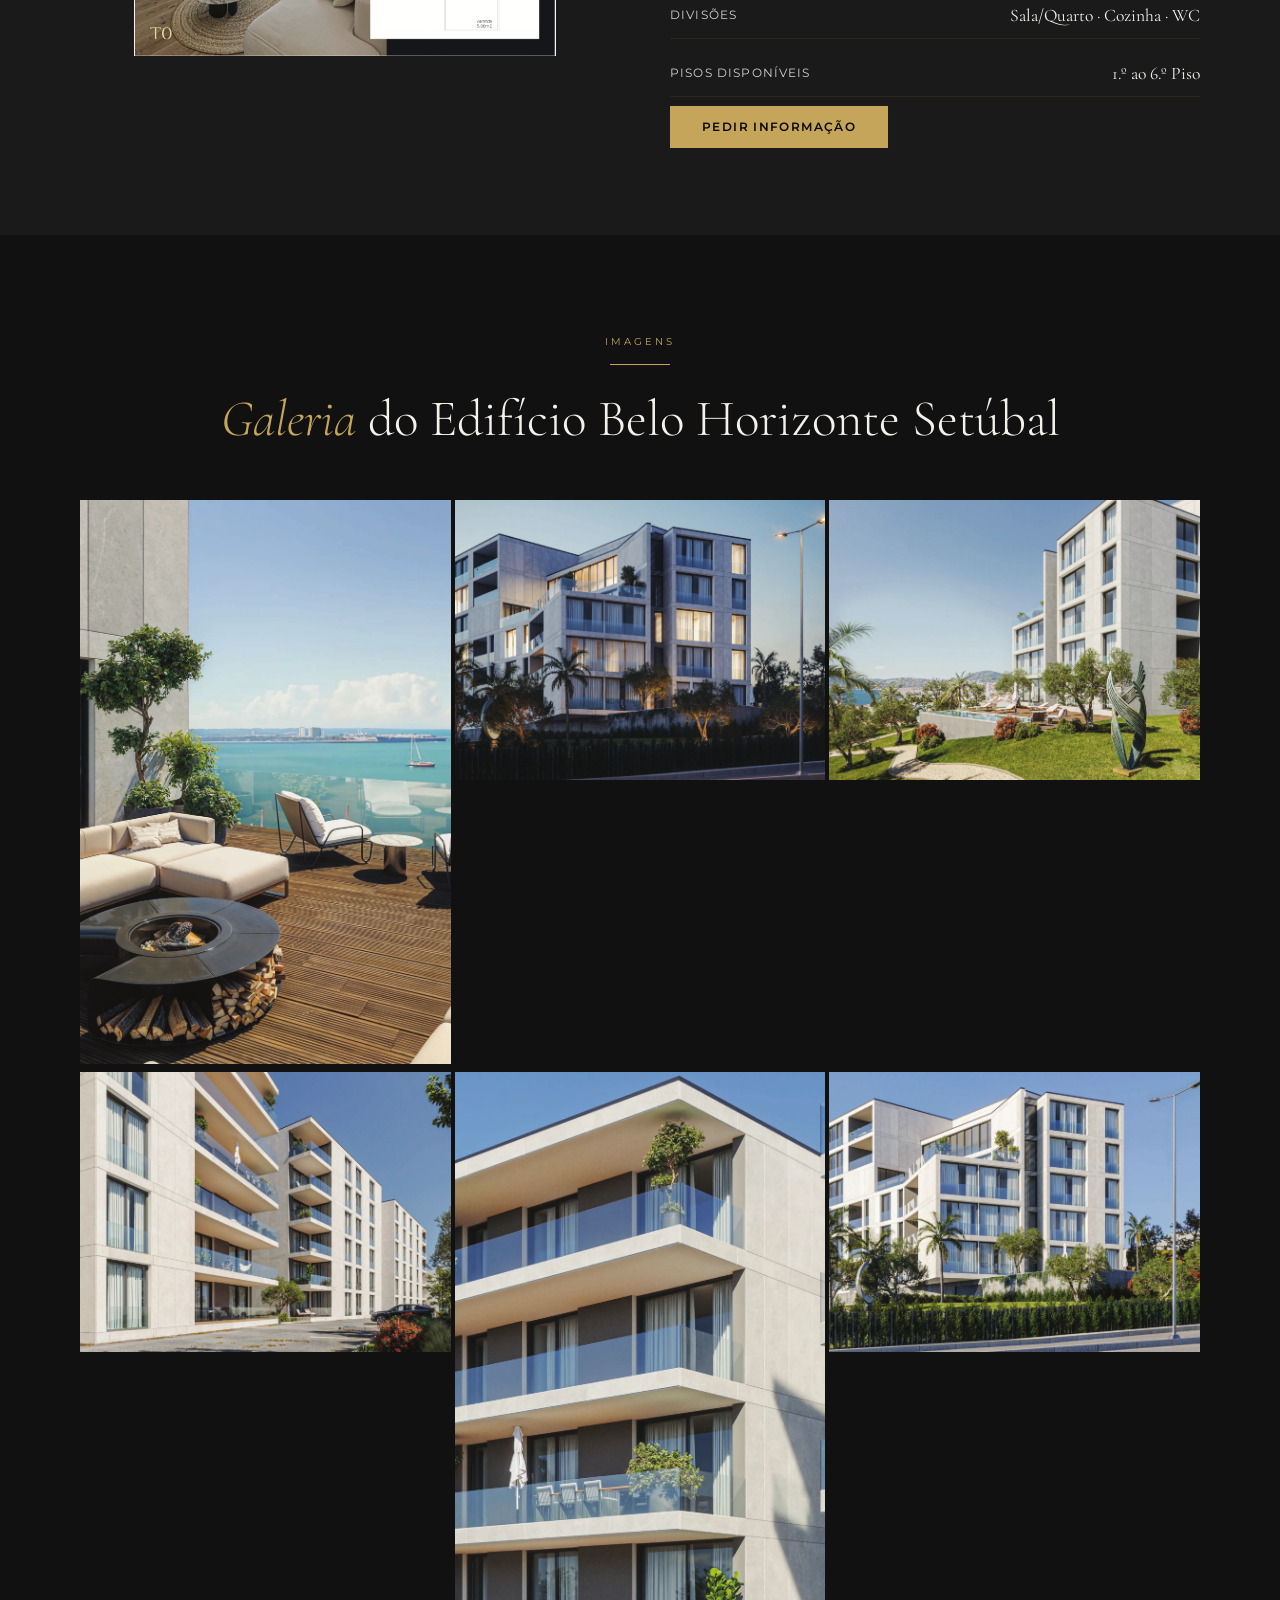
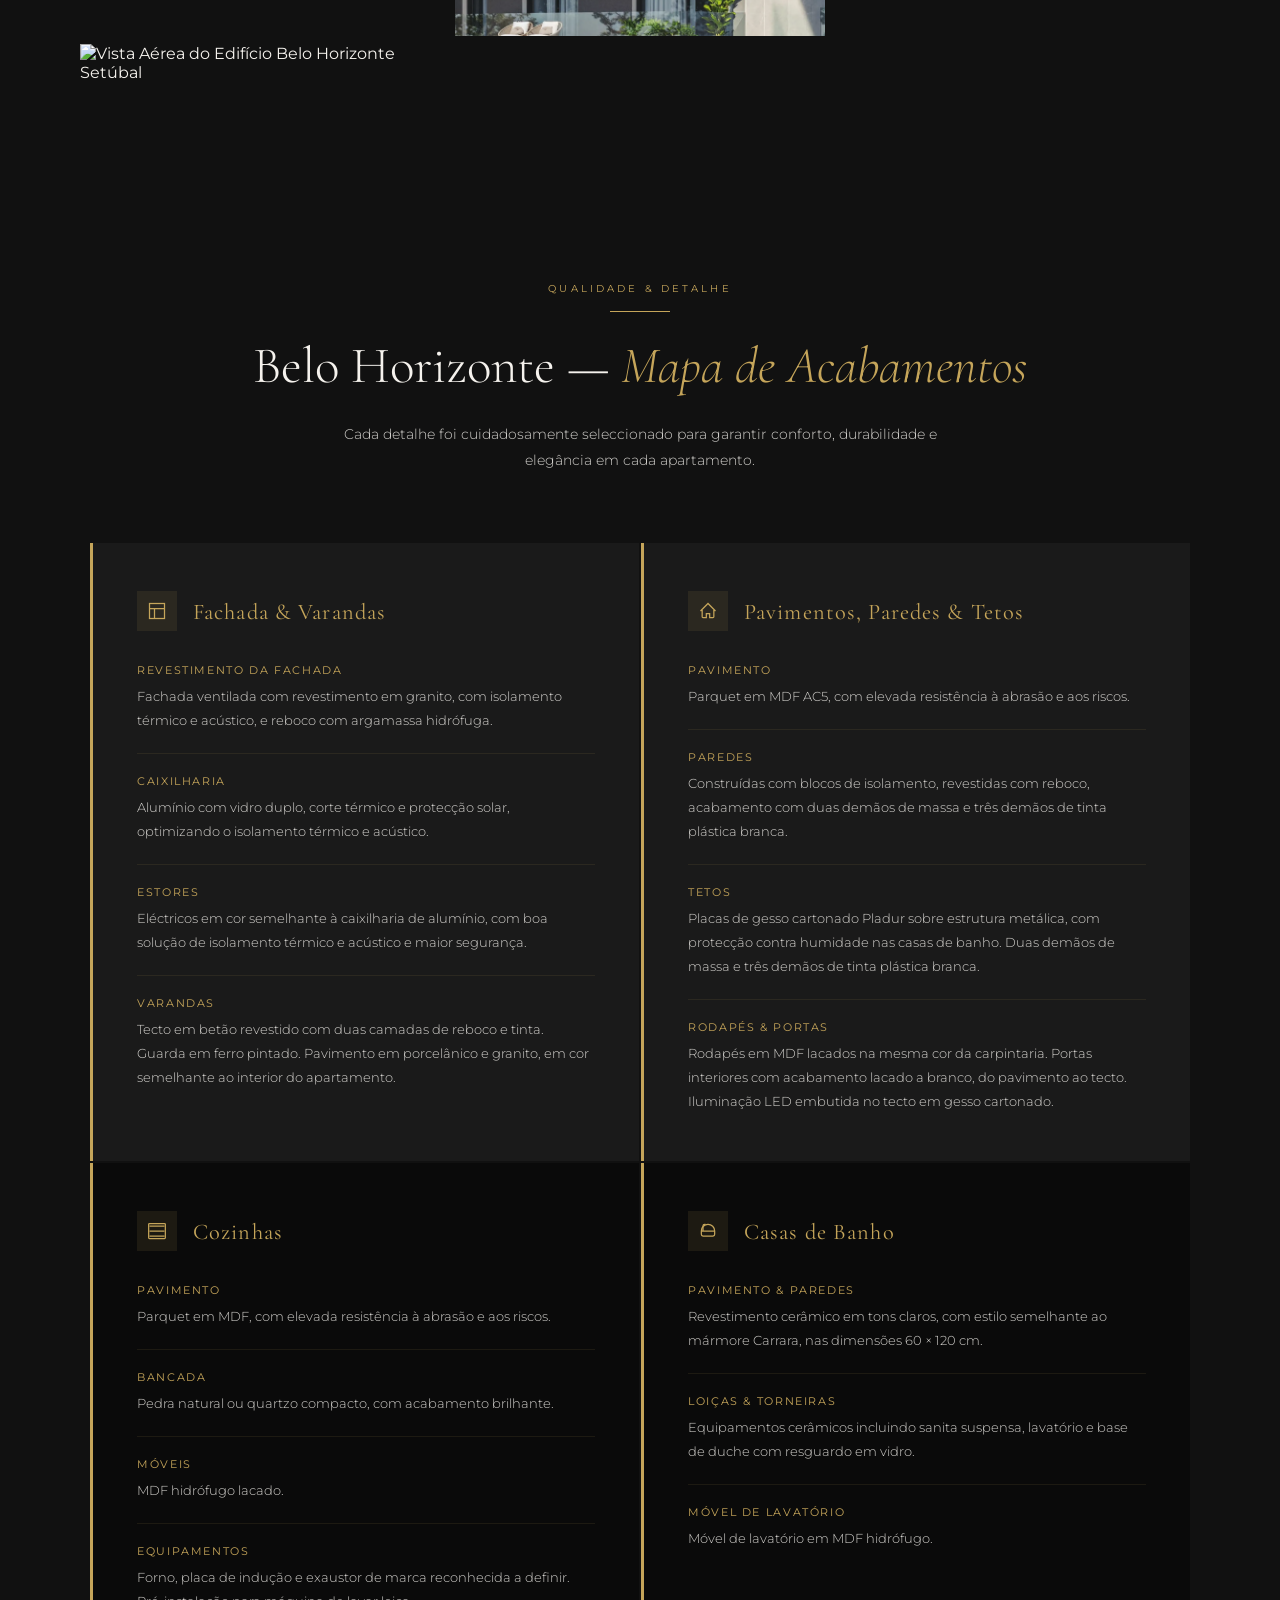
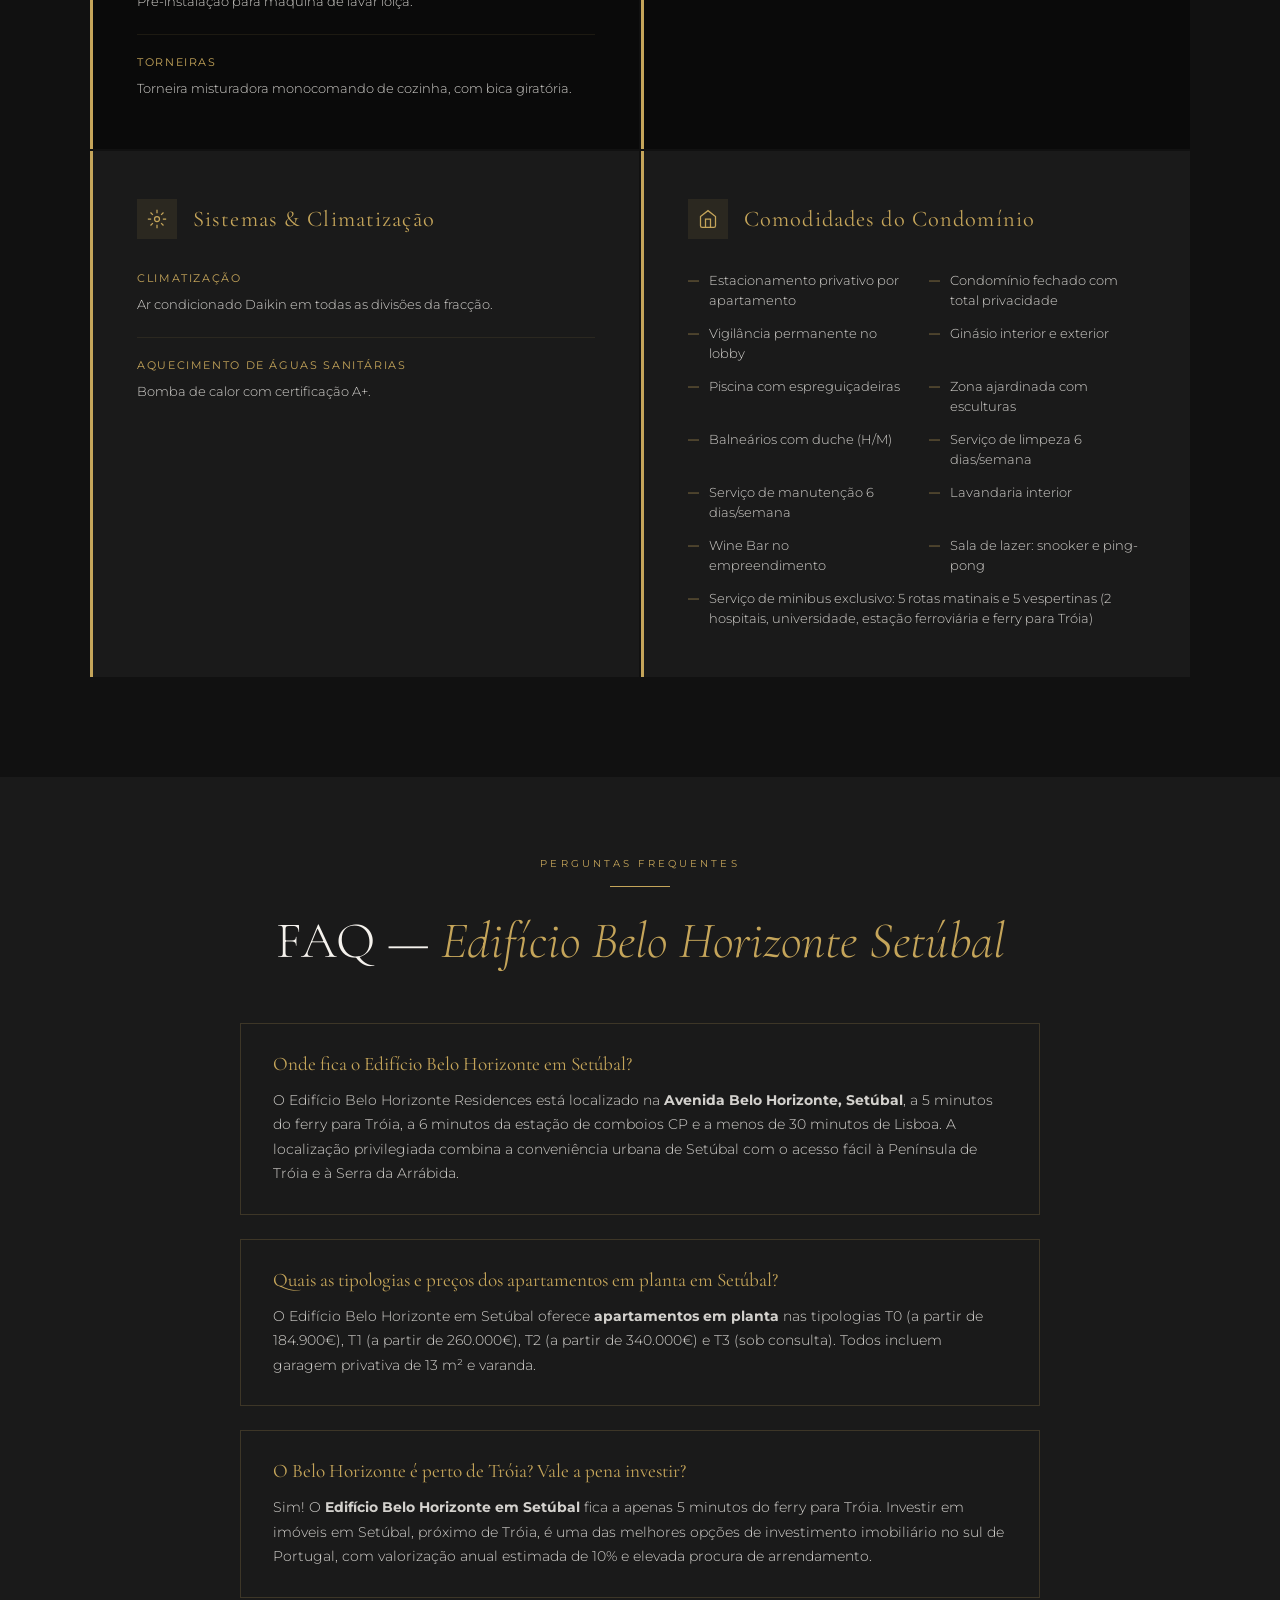
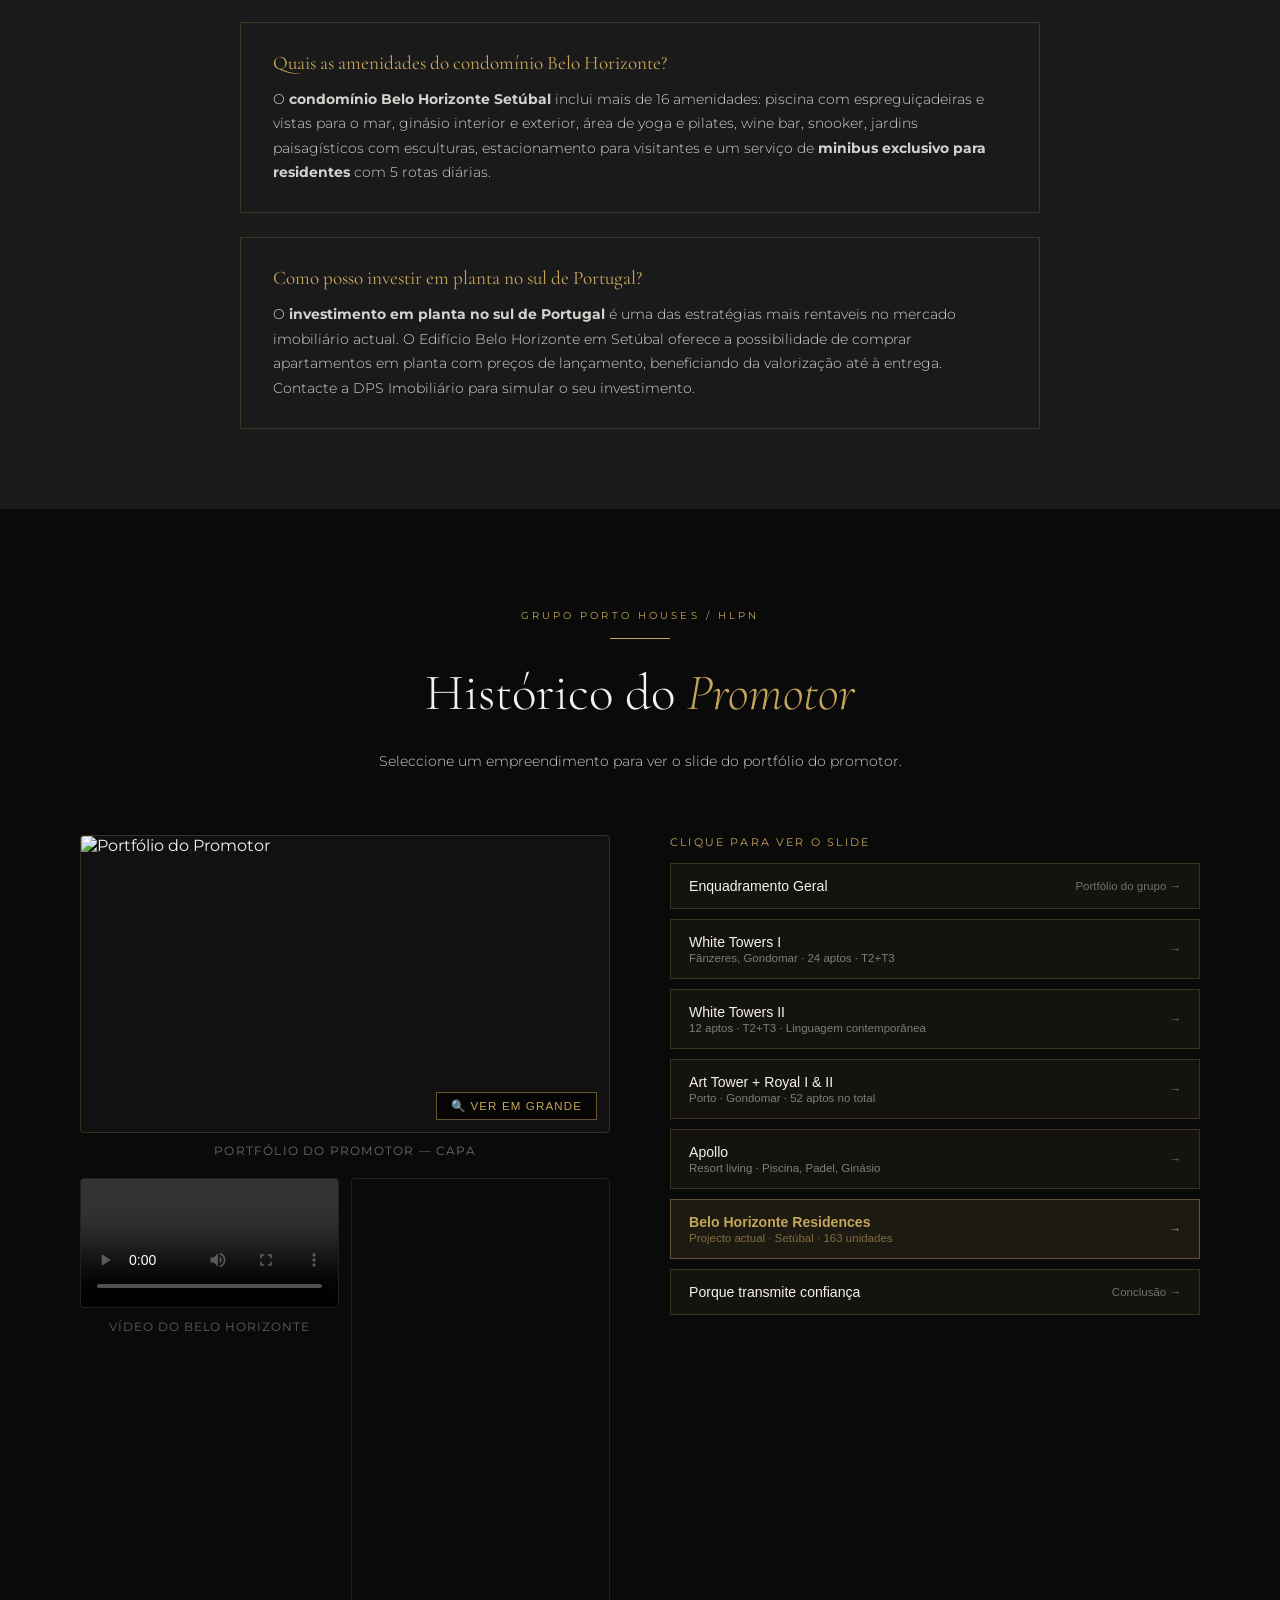
==== commit 612fe6f7: "force-sync ts=1782125200" ====
--- a/belohorizonte/index.html
+++ b/belohorizonte/index.html
@@ -1718,6 +1718,7 @@
 <elevenlabs-convai agent-id="agent_1901kv0dj4m0fxnr5pxqdhqzjf26"></elevenlabs-convai>
 <script src="https://elevenlabs.io/convai-widget/index.js" async type="text/javascript"></script>
 </body>
-<!-- ts:1782121673 -->
+<!-- ts:1782125200 -->
 </html>
 
+
